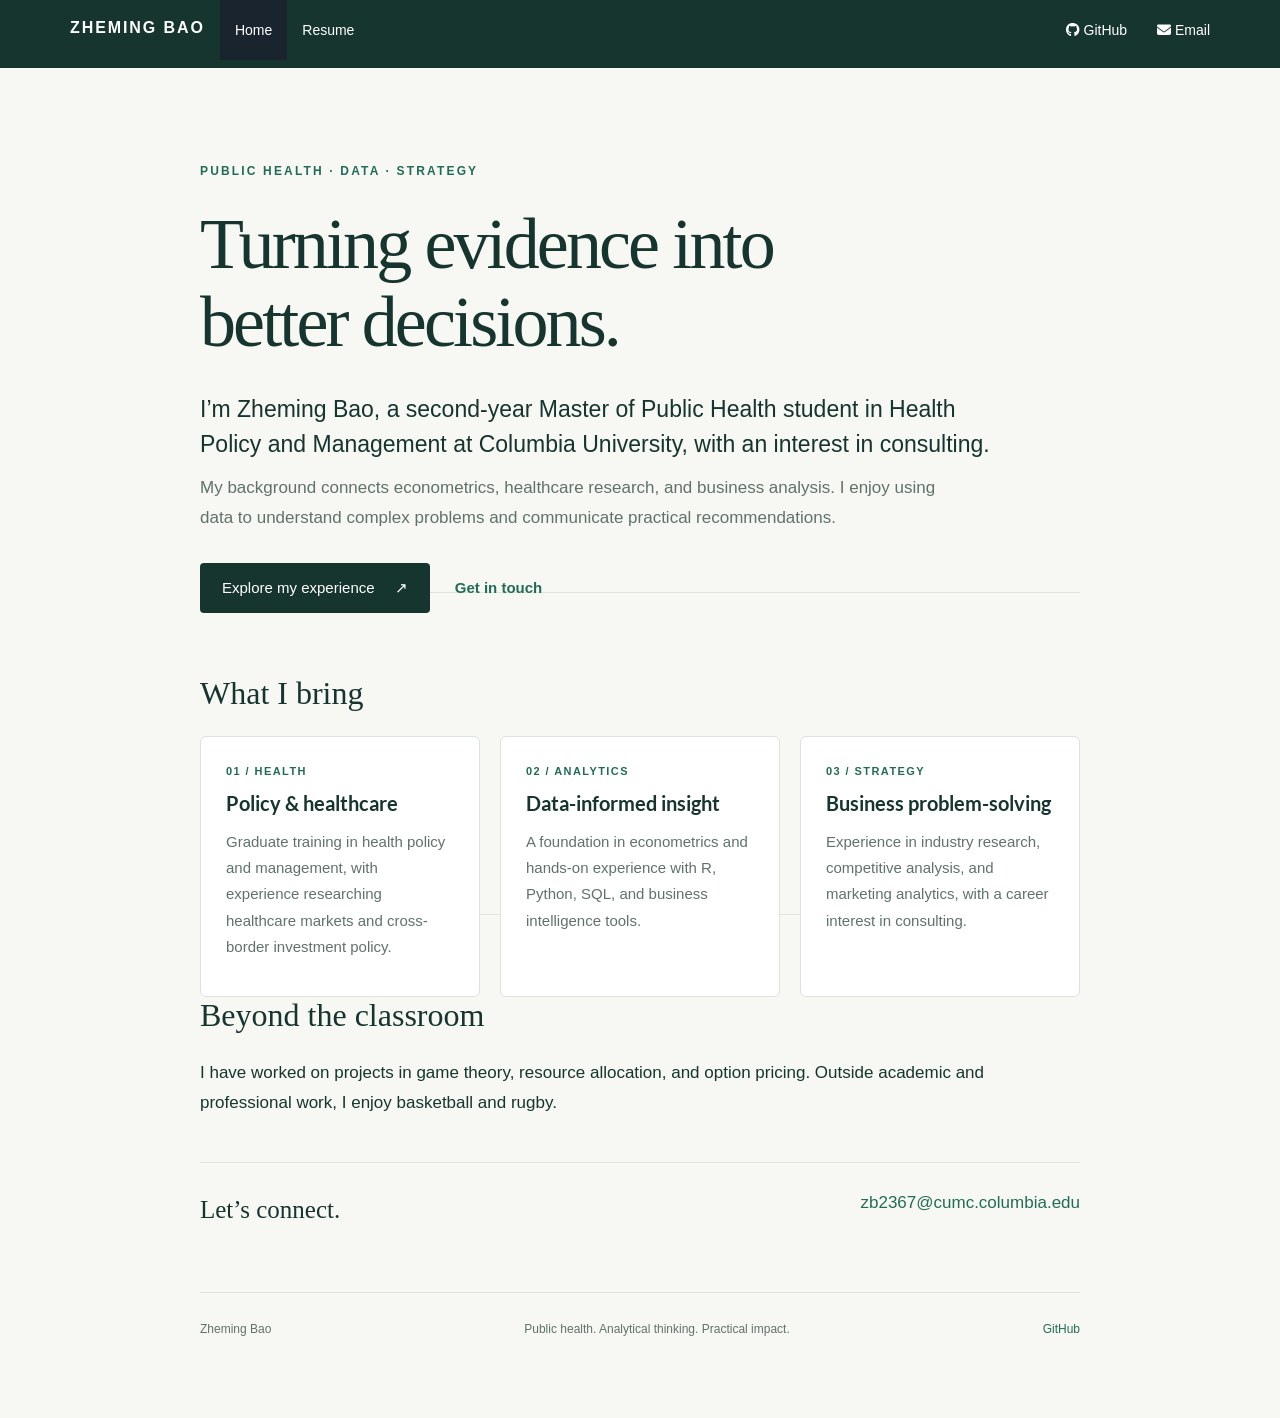
==== index.html @ 55c2e7b8 "Add R Markdown personal homepage and resume" ====
<!DOCTYPE html>

<html>

<head>

<meta charset="utf-8" />
<meta name="generator" content="pandoc" />
<meta http-equiv="X-UA-Compatible" content="IE=EDGE" />




<title>Zheming Bao</title>

<script src="site_libs/header-attrs-2.32/header-attrs.js"></script>
<script src="site_libs/jquery-3.6.0/jquery-3.6.0.min.js"></script>
<meta name="viewport" content="width=device-width, initial-scale=1" />
<link href="site_libs/bootstrap-3.3.5/css/flatly.min.css" rel="stylesheet" />
<script src="site_libs/bootstrap-3.3.5/js/bootstrap.min.js"></script>
<script src="site_libs/bootstrap-3.3.5/shim/html5shiv.min.js"></script>
<script src="site_libs/bootstrap-3.3.5/shim/respond.min.js"></script>
<style>h1 {font-size: 34px;}
       h1.title {font-size: 38px;}
       h2 {font-size: 30px;}
       h3 {font-size: 24px;}
       h4 {font-size: 18px;}
       h5 {font-size: 16px;}
       h6 {font-size: 12px;}
       code {color: inherit; background-color: rgba(0, 0, 0, 0.04);}
       pre:not([class]) { background-color: white }</style>
<script src="site_libs/navigation-1.1/tabsets.js"></script>
<link href="site_libs/highlightjs-9.12.0/textmate.css" rel="stylesheet" />
<script src="site_libs/highlightjs-9.12.0/highlight.js"></script>
<link href="site_libs/font-awesome-6.5.2/css/all.min.css" rel="stylesheet" />
<link href="site_libs/font-awesome-6.5.2/css/v4-shims.min.css" rel="stylesheet" />

<style type="text/css">
  code{white-space: pre-wrap;}
  span.smallcaps{font-variant: small-caps;}
  span.underline{text-decoration: underline;}
  div.column{display: inline-block; vertical-align: top; width: 50%;}
  div.hanging-indent{margin-left: 1.5em; text-indent: -1.5em;}
  ul.task-list{list-style: none;}
    </style>

<style type="text/css">code{white-space: pre;}</style>
<script type="text/javascript">
if (window.hljs) {
  hljs.configure({languages: []});
  hljs.initHighlightingOnLoad();
  if (document.readyState && document.readyState === "complete") {
    window.setTimeout(function() { hljs.initHighlighting(); }, 0);
  }
}
</script>






<link rel="stylesheet" href="styles.css" type="text/css" />



<style type = "text/css">
.main-container {
  max-width: 940px;
  margin-left: auto;
  margin-right: auto;
}
img {
  max-width:100%;
}
.tabbed-pane {
  padding-top: 12px;
}
.html-widget {
  margin-bottom: 20px;
}
button.code-folding-btn:focus {
  outline: none;
}
summary {
  display: list-item;
}
details > summary > p:only-child {
  display: inline;
}
pre code {
  padding: 0;
}
</style>


<style type="text/css">
.dropdown-submenu {
  position: relative;
}
.dropdown-submenu>.dropdown-menu {
  top: 0;
  left: 100%;
  margin-top: -6px;
  margin-left: -1px;
  border-radius: 0 6px 6px 6px;
}
.dropdown-submenu:hover>.dropdown-menu {
  display: block;
}
.dropdown-submenu>a:after {
  display: block;
  content: " ";
  float: right;
  width: 0;
  height: 0;
  border-color: transparent;
  border-style: solid;
  border-width: 5px 0 5px 5px;
  border-left-color: #cccccc;
  margin-top: 5px;
  margin-right: -10px;
}
.dropdown-submenu:hover>a:after {
  border-left-color: #adb5bd;
}
.dropdown-submenu.pull-left {
  float: none;
}
.dropdown-submenu.pull-left>.dropdown-menu {
  left: -100%;
  margin-left: 10px;
  border-radius: 6px 0 6px 6px;
}
</style>

<script type="text/javascript">
// manage active state of menu based on current page
$(document).ready(function () {
  // active menu anchor
  href = window.location.pathname
  href = href.substr(href.lastIndexOf('/') + 1)
  if (href === "")
    href = "index.html";
  var menuAnchor = $('a[href="' + href + '"]');

  // mark the anchor link active (and if it's in a dropdown, also mark that active)
  var dropdown = menuAnchor.closest('li.dropdown');
  if (window.bootstrap) { // Bootstrap 4+
    menuAnchor.addClass('active');
    dropdown.find('> .dropdown-toggle').addClass('active');
  } else { // Bootstrap 3
    menuAnchor.parent().addClass('active');
    dropdown.addClass('active');
  }

  // Navbar adjustments
  var navHeight = $(".navbar").first().height() + 15;
  var style = document.createElement('style');
  var pt = "padding-top: " + navHeight + "px; ";
  var mt = "margin-top: -" + navHeight + "px; ";
  var css = "";
  // offset scroll position for anchor links (for fixed navbar)
  for (var i = 1; i <= 6; i++) {
    css += ".section h" + i + "{ " + pt + mt + "}\n";
  }
  style.innerHTML = "body {" + pt + "padding-bottom: 40px; }\n" + css;
  document.head.appendChild(style);
});
</script>

<!-- tabsets -->

<style type="text/css">
.tabset-dropdown > .nav-tabs {
  display: inline-table;
  max-height: 500px;
  min-height: 44px;
  overflow-y: auto;
  border: 1px solid #ddd;
  border-radius: 4px;
}

.tabset-dropdown > .nav-tabs > li.active:before, .tabset-dropdown > .nav-tabs.nav-tabs-open:before {
  content: "\e259";
  font-family: 'Glyphicons Halflings';
  display: inline-block;
  padding: 10px;
  border-right: 1px solid #ddd;
}

.tabset-dropdown > .nav-tabs.nav-tabs-open > li.active:before {
  content: "\e258";
  font-family: 'Glyphicons Halflings';
  border: none;
}

.tabset-dropdown > .nav-tabs > li.active {
  display: block;
}

.tabset-dropdown > .nav-tabs > li > a,
.tabset-dropdown > .nav-tabs > li > a:focus,
.tabset-dropdown > .nav-tabs > li > a:hover {
  border: none;
  display: inline-block;
  border-radius: 4px;
  background-color: transparent;
}

.tabset-dropdown > .nav-tabs.nav-tabs-open > li {
  display: block;
  float: none;
}

.tabset-dropdown > .nav-tabs > li {
  display: none;
}
</style>

<!-- code folding -->




</head>

<body>


<div class="container-fluid main-container">




<div class="navbar navbar-default  navbar-fixed-top" role="navigation">
  <div class="container">
    <div class="navbar-header">
      <button type="button" class="navbar-toggle collapsed" data-toggle="collapse" data-bs-toggle="collapse" data-target="#navbar" data-bs-target="#navbar">
        <span class="icon-bar"></span>
        <span class="icon-bar"></span>
        <span class="icon-bar"></span>
      </button>
      <a class="navbar-brand" href="index.html">ZHEMING BAO</a>
    </div>
    <div id="navbar" class="navbar-collapse collapse">
      <ul class="nav navbar-nav">
        <li>
  <a href="index.html">Home</a>
</li>
<li>
  <a href="resume.html">Resume</a>
</li>
      </ul>
      <ul class="nav navbar-nav navbar-right">
        <li>
  <a href="https://github.com/zico030602-lgtm">
    <span class="fa fa-github"></span>
     
    GitHub
  </a>
</li>
<li>
  <a href="mailto:zb2367@cumc.columbia.edu">
    <span class="fa fa-envelope"></span>
     
    Email
  </a>
</li>
      </ul>
    </div><!--/.nav-collapse -->
  </div><!--/.container -->
</div><!--/.navbar -->

<div id="header">



<h1 class="title toc-ignore">Zheming Bao</h1>

</div>


<div class="hero">
<p class="eyebrow">
PUBLIC HEALTH · DATA · STRATEGY
</p>
<h1>
Turning evidence into<br>better decisions.
</h1>
<p class="hero-intro">
I’m Zheming Bao, a second-year Master of Public Health student in Health
Policy and Management at Columbia University, with an interest in
consulting.
</p>
<p class="hero-detail">
My background connects econometrics, healthcare research, and business
analysis. I enjoy using data to understand complex problems and
communicate practical recommendations.
</p>
<div class="hero-actions">
<a class="primary-link" href="resume.html">Explore my experience <span
aria-hidden="true">↗</span></a><a class="secondary-link" href="mailto:zb2367@cumc.columbia.edu">Get
in touch</a>
</div>
</div>
<div id="what-i-bring" class="section level2">
<h2>What I bring</h2>
<div class="focus-grid">
<section class="focus-card">
<p class="card-number">
01 / HEALTH
</p>
<h3>
Policy &amp; healthcare
</h3>
<p>
Graduate training in health policy and management, with experience
researching healthcare markets and cross-border investment policy.
</p>
</section>
<section class="focus-card">
<p class="card-number">
02 / ANALYTICS
</p>
<h3>
Data-informed insight
</h3>
<p>
A foundation in econometrics and hands-on experience with R, Python,
SQL, and business intelligence tools.
</p>
</section>
<section class="focus-card">
<p class="card-number">
03 / STRATEGY
</p>
<h3>
Business problem-solving
</h3>
<p>
Experience in industry research, competitive analysis, and marketing
analytics, with a career interest in consulting.
</p>
</section>
</div>
</div>
<div id="beyond-the-classroom" class="section level2">
<h2>Beyond the classroom</h2>
<p>I have worked on projects in game theory, resource allocation, and
option pricing. Outside academic and professional work, I enjoy
basketball and rugby.</p>
<div class="contact-strip">
<span>Let’s
connect.</span><a href="mailto:zb2367@cumc.columbia.edu">zb2367@cumc.columbia.edu</a>
</div>
</div>

<footer class="site-footer"><span>Zheming Bao</span><span>Public health. Analytical thinking. Practical impact.</span><a href="https://github.com/zico030602-lgtm">GitHub</a></footer>



</div>

<script>

// add bootstrap table styles to pandoc tables
function bootstrapStylePandocTables() {
  $('tr.odd').parent('tbody').parent('table').addClass('table table-condensed');
}
$(document).ready(function () {
  bootstrapStylePandocTables();
});


</script>

<!-- tabsets -->

<script>
$(document).ready(function () {
  window.buildTabsets("TOC");
});

$(document).ready(function () {
  $('.tabset-dropdown > .nav-tabs > li').click(function () {
    $(this).parent().toggleClass('nav-tabs-open');
  });
});
</script>

<!-- code folding -->


<!-- dynamically load mathjax for compatibility with self-contained -->
<script>
  (function () {
    var script = document.createElement("script");
    script.type = "text/javascript";
    script.src  = "https://mathjax.rstudio.com/latest/MathJax.js?config=TeX-AMS-MML_HTMLorMML";
    document.getElementsByTagName("head")[0].appendChild(script);
  })();
</script>

</body>
</html>
---- site_libs/bootstrap-3.3.5/css/flatly.min.css ----
@font-face {
  font-family: 'Lato';
  font-style: normal;
  font-weight: 400;
  src: url(fonts/Lato.ttf) format('truetype');
}
@font-face {
  font-family: 'Lato';
  font-style: normal;
  font-weight: 700;
  src: url(fonts/LatoBold.ttf) format('truetype');
}
@font-face {
  font-family: 'Lato';
  font-style: italic;
  font-weight: 400;
  src: url(fonts/LatoItalic.ttf) format('truetype');
}

/*!
 * bootswatch v3.3.6
 * Homepage: http://bootswatch.com
 * Copyright 2012-2015 Thomas Park
 * Licensed under MIT
 * Based on Bootstrap
*//*!
 * Bootstrap v3.3.6 (http://getbootstrap.com)
 * Copyright 2011-2015 Twitter, Inc.
 * Licensed under MIT (https://github.com/twbs/bootstrap/blob/master/LICENSE)
 *//*! normalize.css v3.0.3 | MIT License | github.com/necolas/normalize.css */html{font-family:sans-serif;-ms-text-size-adjust:100%;-webkit-text-size-adjust:100%}body{margin:0}article,aside,details,figcaption,figure,footer,header,hgroup,main,menu,nav,section,summary{display:block}audio,canvas,progress,video{display:inline-block;vertical-align:baseline}audio:not([controls]){display:none;height:0}[hidden],template{display:none}a{background-color:transparent}a:active,a:hover{outline:0}abbr[title]{border-bottom:1px dotted}b,strong{font-weight:bold}dfn{font-style:italic}h1{font-size:2em;margin:0.67em 0}mark{background:#ff0;color:#000}small{font-size:80%}sub,sup{font-size:75%;line-height:0;position:relative;vertical-align:baseline}sup{top:-0.5em}sub{bottom:-0.25em}img{border:0}svg:not(:root){overflow:hidden}figure{margin:1em 40px}hr{-webkit-box-sizing:content-box;-moz-box-sizing:content-box;box-sizing:content-box;height:0}pre{overflow:auto}code,kbd,pre,samp{font-family:monospace, monospace;font-size:1em}button,input,optgroup,select,textarea{color:inherit;font:inherit;margin:0}button{overflow:visible}button,select{text-transform:none}button,html input[type="button"],input[type="reset"],input[type="submit"]{-webkit-appearance:button;cursor:pointer}button[disabled],html input[disabled]{cursor:default}button::-moz-focus-inner,input::-moz-focus-inner{border:0;padding:0}input{line-height:normal}input[type="checkbox"],input[type="radio"]{-webkit-box-sizing:border-box;-moz-box-sizing:border-box;box-sizing:border-box;padding:0}input[type="number"]::-webkit-inner-spin-button,input[type="number"]::-webkit-outer-spin-button{height:auto}input[type="search"]{-webkit-appearance:textfield;-webkit-box-sizing:content-box;-moz-box-sizing:content-box;box-sizing:content-box}input[type="search"]::-webkit-search-cancel-button,input[type="search"]::-webkit-search-decoration{-webkit-appearance:none}fieldset{border:1px solid #c0c0c0;margin:0 2px;padding:0.35em 0.625em 0.75em}legend{border:0;padding:0}textarea{overflow:auto}optgroup{font-weight:bold}table{border-collapse:collapse;border-spacing:0}td,th{padding:0}/*! Source: https://github.com/h5bp/html5-boilerplate/blob/master/src/css/main.css */@media print{*,*:before,*:after{background:transparent !important;color:#000 !important;-webkit-box-shadow:none !important;box-shadow:none !important;text-shadow:none !important}a,a:visited{text-decoration:underline}a[href]:after{content:" (" attr(href) ")"}abbr[title]:after{content:" (" attr(title) ")"}a[href^="#"]:after,a[href^="javascript:"]:after{content:""}pre,blockquote{border:1px solid #999;page-break-inside:avoid}thead{display:table-header-group}tr,img{page-break-inside:avoid}img{max-width:100% !important}p,h2,h3{orphans:3;widows:3}h2,h3{page-break-after:avoid}.navbar{display:none}.btn>.caret,.dropup>.btn>.caret{border-top-color:#000 !important}.label{border:1px solid #000}.table{border-collapse:collapse !important}.table td,.table th{background-color:#fff !important}.table-bordered th,.table-bordered td{border:1px solid #ddd !important}}@font-face{font-family:'Glyphicons Halflings';src:url('../fonts/glyphicons-halflings-regular.eot');src:url('../fonts/glyphicons-halflings-regular.eot?#iefix') format('embedded-opentype'),url('../fonts/glyphicons-halflings-regular.woff') format('woff'),url('../fonts/glyphicons-halflings-regular.ttf') format('truetype'),url('../fonts/glyphicons-halflings-regular.svg#glyphicons_halflingsregular') format('svg')}.glyphicon{position:relative;top:1px;display:inline-block;font-family:'Glyphicons Halflings';font-style:normal;font-weight:normal;line-height:1;-webkit-font-smoothing:antialiased;-moz-osx-font-smoothing:grayscale}.glyphicon-asterisk:before{content:"\002a"}.glyphicon-plus:before{content:"\002b"}.glyphicon-euro:before,.glyphicon-eur:before{content:"\20ac"}.glyphicon-minus:before{content:"\2212"}.glyphicon-cloud:before{content:"\2601"}.glyphicon-envelope:before{content:"\2709"}.glyphicon-pencil:before{content:"\270f"}.glyphicon-glass:before{content:"\e001"}.glyphicon-music:before{content:"\e002"}.glyphicon-search:before{content:"\e003"}.glyphicon-heart:before{content:"\e005"}.glyphicon-star:before{content:"\e006"}.glyphicon-star-empty:before{content:"\e007"}.glyphicon-user:before{content:"\e008"}.glyphicon-film:before{content:"\e009"}.glyphicon-th-large:before{content:"\e010"}.glyphicon-th:before{content:"\e011"}.glyphicon-th-list:before{content:"\e012"}.glyphicon-ok:before{content:"\e013"}.glyphicon-remove:before{content:"\e014"}.glyphicon-zoom-in:before{content:"\e015"}.glyphicon-zoom-out:before{content:"\e016"}.glyphicon-off:before{content:"\e017"}.glyphicon-signal:before{content:"\e018"}.glyphicon-cog:before{content:"\e019"}.glyphicon-trash:before{content:"\e020"}.glyphicon-home:before{content:"\e021"}.glyphicon-file:before{content:"\e022"}.glyphicon-time:before{content:"\e023"}.glyphicon-road:before{content:"\e024"}.glyphicon-download-alt:before{content:"\e025"}.glyphicon-download:before{content:"\e026"}.glyphicon-upload:before{content:"\e027"}.glyphicon-inbox:before{content:"\e028"}.glyphicon-play-circle:before{content:"\e029"}.glyphicon-repeat:before{content:"\e030"}.glyphicon-refresh:before{content:"\e031"}.glyphicon-list-alt:before{content:"\e032"}.glyphicon-lock:before{content:"\e033"}.glyphicon-flag:before{content:"\e034"}.glyphicon-headphones:before{content:"\e035"}.glyphicon-volume-off:before{content:"\e036"}.glyphicon-volume-down:before{content:"\e037"}.glyphicon-volume-up:before{content:"\e038"}.glyphicon-qrcode:before{content:"\e039"}.glyphicon-barcode:before{content:"\e040"}.glyphicon-tag:before{content:"\e041"}.glyphicon-tags:before{content:"\e042"}.glyphicon-book:before{content:"\e043"}.glyphicon-bookmark:before{content:"\e044"}.glyphicon-print:before{content:"\e045"}.glyphicon-camera:before{content:"\e046"}.glyphicon-font:before{content:"\e047"}.glyphicon-bold:before{content:"\e048"}.glyphicon-italic:before{content:"\e049"}.glyphicon-text-height:before{content:"\e050"}.glyphicon-text-width:before{content:"\e051"}.glyphicon-align-left:before{content:"\e052"}.glyphicon-align-center:before{content:"\e053"}.glyphicon-align-right:before{content:"\e054"}.glyphicon-align-justify:before{content:"\e055"}.glyphicon-list:before{content:"\e056"}.glyphicon-indent-left:before{content:"\e057"}.glyphicon-indent-right:before{content:"\e058"}.glyphicon-facetime-video:before{content:"\e059"}.glyphicon-picture:before{content:"\e060"}.glyphicon-map-marker:before{content:"\e062"}.glyphicon-adjust:before{content:"\e063"}.glyphicon-tint:before{content:"\e064"}.glyphicon-edit:before{content:"\e065"}.glyphicon-share:before{content:"\e066"}.glyphicon-check:before{content:"\e067"}.glyphicon-move:before{content:"\e068"}.glyphicon-step-backward:before{content:"\e069"}.glyphicon-fast-backward:before{content:"\e070"}.glyphicon-backward:before{content:"\e071"}.glyphicon-play:before{content:"\e072"}.glyphicon-pause:before{content:"\e073"}.glyphicon-stop:before{content:"\e074"}.glyphicon-forward:before{content:"\e075"}.glyphicon-fast-forward:before{content:"\e076"}.glyphicon-step-forward:before{content:"\e077"}.glyphicon-eject:before{content:"\e078"}.glyphicon-chevron-left:before{content:"\e079"}.glyphicon-chevron-right:before{content:"\e080"}.glyphicon-plus-sign:before{content:"\e081"}.glyphicon-minus-sign:before{content:"\e082"}.glyphicon-remove-sign:before{content:"\e083"}.glyphicon-ok-sign:before{content:"\e084"}.glyphicon-question-sign:before{content:"\e085"}.glyphicon-info-sign:before{content:"\e086"}.glyphicon-screenshot:before{content:"\e087"}.glyphicon-remove-circle:before{content:"\e088"}.glyphicon-ok-circle:before{content:"\e089"}.glyphicon-ban-circle:before{content:"\e090"}.glyphicon-arrow-left:before{content:"\e091"}.glyphicon-arrow-right:before{content:"\e092"}.glyphicon-arrow-up:before{content:"\e093"}.glyphicon-arrow-down:before{content:"\e094"}.glyphicon-share-alt:before{content:"\e095"}.glyphicon-resize-full:before{content:"\e096"}.glyphicon-resize-small:before{content:"\e097"}.glyphicon-exclamation-sign:before{content:"\e101"}.glyphicon-gift:before{content:"\e102"}.glyphicon-leaf:before{content:"\e103"}.glyphicon-fire:before{content:"\e104"}.glyphicon-eye-open:before{content:"\e105"}.glyphicon-eye-close:before{content:"\e106"}.glyphicon-warning-sign:before{content:"\e107"}.glyphicon-plane:before{content:"\e108"}.glyphicon-calendar:before{content:"\e109"}.glyphicon-random:before{content:"\e110"}.glyphicon-comment:before{content:"\e111"}.glyphicon-magnet:before{content:"\e112"}.glyphicon-chevron-up:before{content:"\e113"}.glyphicon-chevron-down:before{content:"\e114"}.glyphicon-retweet:before{content:"\e115"}.glyphicon-shopping-cart:before{content:"\e116"}.glyphicon-folder-close:before{content:"\e117"}.glyphicon-folder-open:before{content:"\e118"}.glyphicon-resize-vertical:before{content:"\e119"}.glyphicon-resize-horizontal:before{content:"\e120"}.glyphicon-hdd:before{content:"\e121"}.glyphicon-bullhorn:before{content:"\e122"}.glyphicon-bell:before{content:"\e123"}.glyphicon-certificate:before{content:"\e124"}.glyphicon-thumbs-up:before{content:"\e125"}.glyphicon-thumbs-down:before{content:"\e126"}.glyphicon-hand-right:before{content:"\e127"}.glyphicon-hand-left:before{content:"\e128"}.glyphicon-hand-up:before{content:"\e129"}.glyphicon-hand-down:before{content:"\e130"}.glyphicon-circle-arrow-right:before{content:"\e131"}.glyphicon-circle-arrow-left:before{content:"\e132"}.glyphicon-circle-arrow-up:before{content:"\e133"}.glyphicon-circle-arrow-down:before{content:"\e134"}.glyphicon-globe:before{content:"\e135"}.glyphicon-wrench:before{content:"\e136"}.glyphicon-tasks:before{content:"\e137"}.glyphicon-filter:before{content:"\e138"}.glyphicon-briefcase:before{content:"\e139"}.glyphicon-fullscreen:before{content:"\e140"}.glyphicon-dashboard:before{content:"\e141"}.glyphicon-paperclip:before{content:"\e142"}.glyphicon-heart-empty:before{content:"\e143"}.glyphicon-link:before{content:"\e144"}.glyphicon-phone:before{content:"\e145"}.glyphicon-pushpin:before{content:"\e146"}.glyphicon-usd:before{content:"\e148"}.glyphicon-gbp:before{content:"\e149"}.glyphicon-sort:before{content:"\e150"}.glyphicon-sort-by-alphabet:before{content:"\e151"}.glyphicon-sort-by-alphabet-alt:before{content:"\e152"}.glyphicon-sort-by-order:before{content:"\e153"}.glyphicon-sort-by-order-alt:before{content:"\e154"}.glyphicon-sort-by-attributes:before{content:"\e155"}.glyphicon-sort-by-attributes-alt:before{content:"\e156"}.glyphicon-unchecked:before{content:"\e157"}.glyphicon-expand:before{content:"\e158"}.glyphicon-collapse-down:before{content:"\e159"}.glyphicon-collapse-up:before{content:"\e160"}.glyphicon-log-in:before{content:"\e161"}.glyphicon-flash:before{content:"\e162"}.glyphicon-log-out:before{content:"\e163"}.glyphicon-new-window:before{content:"\e164"}.glyphicon-record:before{content:"\e165"}.glyphicon-save:before{content:"\e166"}.glyphicon-open:before{content:"\e167"}.glyphicon-saved:before{content:"\e168"}.glyphicon-import:before{content:"\e169"}.glyphicon-export:before{content:"\e170"}.glyphicon-send:before{content:"\e171"}.glyphicon-floppy-disk:before{content:"\e172"}.glyphicon-floppy-saved:before{content:"\e173"}.glyphicon-floppy-remove:before{content:"\e174"}.glyphicon-floppy-save:before{content:"\e175"}.glyphicon-floppy-open:before{content:"\e176"}.glyphicon-credit-card:before{content:"\e177"}.glyphicon-transfer:before{content:"\e178"}.glyphicon-cutlery:before{content:"\e179"}.glyphicon-header:before{content:"\e180"}.glyphicon-compressed:before{content:"\e181"}.glyphicon-earphone:before{content:"\e182"}.glyphicon-phone-alt:before{content:"\e183"}.glyphicon-tower:before{content:"\e184"}.glyphicon-stats:before{content:"\e185"}.glyphicon-sd-video:before{content:"\e186"}.glyphicon-hd-video:before{content:"\e187"}.glyphicon-subtitles:before{content:"\e188"}.glyphicon-sound-stereo:before{content:"\e189"}.glyphicon-sound-dolby:before{content:"\e190"}.glyphicon-sound-5-1:before{content:"\e191"}.glyphicon-sound-6-1:before{content:"\e192"}.glyphicon-sound-7-1:before{content:"\e193"}.glyphicon-copyright-mark:before{content:"\e194"}.glyphicon-registration-mark:before{content:"\e195"}.glyphicon-cloud-download:before{content:"\e197"}.glyphicon-cloud-upload:before{content:"\e198"}.glyphicon-tree-conifer:before{content:"\e199"}.glyphicon-tree-deciduous:before{content:"\e200"}.glyphicon-cd:before{content:"\e201"}.glyphicon-save-file:before{content:"\e202"}.glyphicon-open-file:before{content:"\e203"}.glyphicon-level-up:before{content:"\e204"}.glyphicon-copy:before{content:"\e205"}.glyphicon-paste:before{content:"\e206"}.glyphicon-alert:before{content:"\e209"}.glyphicon-equalizer:before{content:"\e210"}.glyphicon-king:before{content:"\e211"}.glyphicon-queen:before{content:"\e212"}.glyphicon-pawn:before{content:"\e213"}.glyphicon-bishop:before{content:"\e214"}.glyphicon-knight:before{content:"\e215"}.glyphicon-baby-formula:before{content:"\e216"}.glyphicon-tent:before{content:"\26fa"}.glyphicon-blackboard:before{content:"\e218"}.glyphicon-bed:before{content:"\e219"}.glyphicon-apple:before{content:"\f8ff"}.glyphicon-erase:before{content:"\e221"}.glyphicon-hourglass:before{content:"\231b"}.glyphicon-lamp:before{content:"\e223"}.glyphicon-duplicate:before{content:"\e224"}.glyphicon-piggy-bank:before{content:"\e225"}.glyphicon-scissors:before{content:"\e226"}.glyphicon-bitcoin:before{content:"\e227"}.glyphicon-btc:before{content:"\e227"}.glyphicon-xbt:before{content:"\e227"}.glyphicon-yen:before{content:"\00a5"}.glyphicon-jpy:before{content:"\00a5"}.glyphicon-ruble:before{content:"\20bd"}.glyphicon-rub:before{content:"\20bd"}.glyphicon-scale:before{content:"\e230"}.glyphicon-ice-lolly:before{content:"\e231"}.glyphicon-ice-lolly-tasted:before{content:"\e232"}.glyphicon-education:before{content:"\e233"}.glyphicon-option-horizontal:before{content:"\e234"}.glyphicon-option-vertical:before{content:"\e235"}.glyphicon-menu-hamburger:before{content:"\e236"}.glyphicon-modal-window:before{content:"\e237"}.glyphicon-oil:before{content:"\e238"}.glyphicon-grain:before{content:"\e239"}.glyphicon-sunglasses:before{content:"\e240"}.glyphicon-text-size:before{content:"\e241"}.glyphicon-text-color:before{content:"\e242"}.glyphicon-text-background:before{content:"\e243"}.glyphicon-object-align-top:before{content:"\e244"}.glyphicon-object-align-bottom:before{content:"\e245"}.glyphicon-object-align-horizontal:before{content:"\e246"}.glyphicon-object-align-left:before{content:"\e247"}.glyphicon-object-align-vertical:before{content:"\e248"}.glyphicon-object-align-right:before{content:"\e249"}.glyphicon-triangle-right:before{content:"\e250"}.glyphicon-triangle-left:before{content:"\e251"}.glyphicon-triangle-bottom:before{content:"\e252"}.glyphicon-triangle-top:before{content:"\e253"}.glyphicon-console:before{content:"\e254"}.glyphicon-superscript:before{content:"\e255"}.glyphicon-subscript:before{content:"\e256"}.glyphicon-menu-left:before{content:"\e257"}.glyphicon-menu-right:before{content:"\e258"}.glyphicon-menu-down:before{content:"\e259"}.glyphicon-menu-up:before{content:"\e260"}*{-webkit-box-sizing:border-box;-moz-box-sizing:border-box;box-sizing:border-box}*:before,*:after{-webkit-box-sizing:border-box;-moz-box-sizing:border-box;box-sizing:border-box}html{font-size:10px;-webkit-tap-highlight-color:rgba(0,0,0,0)}body{font-family:"Lato","Helvetica Neue",Helvetica,Arial,sans-serif;font-size:15px;line-height:1.42857143;color:#2c3e50;background-color:#ffffff}input,button,select,textarea{font-family:inherit;font-size:inherit;line-height:inherit}a{color:#18bc9c;text-decoration:none}a:hover,a:focus{color:#18bc9c;text-decoration:underline}a:focus{outline:thin dotted;outline:5px auto -webkit-focus-ring-color;outline-offset:-2px}figure{margin:0}img{vertical-align:middle}.img-responsive,.thumbnail>img,.thumbnail a>img,.carousel-inner>.item>img,.carousel-inner>.item>a>img{display:block;max-width:100%;height:auto}.img-rounded{border-radius:6px}.img-thumbnail{padding:4px;line-height:1.42857143;background-color:#ffffff;border:1px solid #ecf0f1;border-radius:4px;-webkit-transition:all .2s ease-in-out;-o-transition:all .2s ease-in-out;transition:all .2s ease-in-out;display:inline-block;max-width:100%;height:auto}.img-circle{border-radius:50%}hr{margin-top:21px;margin-bottom:21px;border:0;border-top:1px solid #ecf0f1}.sr-only{position:absolute;width:1px;height:1px;margin:-1px;padding:0;overflow:hidden;clip:rect(0, 0, 0, 0);border:0}.sr-only-focusable:active,.sr-only-focusable:focus{position:static;width:auto;height:auto;margin:0;overflow:visible;clip:auto}[role="button"]{cursor:pointer}h1,h2,h3,h4,h5,h6,.h1,.h2,.h3,.h4,.h5,.h6{font-family:"Lato","Helvetica Neue",Helvetica,Arial,sans-serif;font-weight:400;line-height:1.1;color:inherit}h1 small,h2 small,h3 small,h4 small,h5 small,h6 small,.h1 small,.h2 small,.h3 small,.h4 small,.h5 small,.h6 small,h1 .small,h2 .small,h3 .small,h4 .small,h5 .small,h6 .small,.h1 .small,.h2 .small,.h3 .small,.h4 .small,.h5 .small,.h6 .small{font-weight:normal;line-height:1;color:#b4bcc2}h1,.h1,h2,.h2,h3,.h3{margin-top:21px;margin-bottom:10.5px}h1 small,.h1 small,h2 small,.h2 small,h3 small,.h3 small,h1 .small,.h1 .small,h2 .small,.h2 .small,h3 .small,.h3 .small{font-size:65%}h4,.h4,h5,.h5,h6,.h6{margin-top:10.5px;margin-bottom:10.5px}h4 small,.h4 small,h5 small,.h5 small,h6 small,.h6 small,h4 .small,.h4 .small,h5 .small,.h5 .small,h6 .small,.h6 .small{font-size:75%}h1,.h1{font-size:39px}h2,.h2{font-size:32px}h3,.h3{font-size:26px}h4,.h4{font-size:19px}h5,.h5{font-size:15px}h6,.h6{font-size:13px}p{margin:0 0 10.5px}.lead{margin-bottom:21px;font-size:17px;font-weight:300;line-height:1.4}@media (min-width:768px){.lead{font-size:22.5px}}small,.small{font-size:86%}mark,.mark{background-color:#f39c12;padding:.2em}.text-left{text-align:left}.text-right{text-align:right}.text-center{text-align:center}.text-justify{text-align:justify}.text-nowrap{white-space:nowrap}.text-lowercase{text-transform:lowercase}.text-uppercase{text-transform:uppercase}.text-capitalize{text-transform:capitalize}.text-muted{color:#b4bcc2}.text-primary{color:#2c3e50}a.text-primary:hover,a.text-primary:focus{color:#1a242f}.text-success{color:#ffffff}a.text-success:hover,a.text-success:focus{color:#e6e6e6}.text-info{color:#ffffff}a.text-info:hover,a.text-info:focus{color:#e6e6e6}.text-warning{color:#ffffff}a.text-warning:hover,a.text-warning:focus{color:#e6e6e6}.text-danger{color:#ffffff}a.text-danger:hover,a.text-danger:focus{color:#e6e6e6}.bg-primary{color:#fff;background-color:#2c3e50}a.bg-primary:hover,a.bg-primary:focus{background-color:#1a242f}.bg-success{background-color:#18bc9c}a.bg-success:hover,a.bg-success:focus{background-color:#128f76}.bg-info{background-color:#3498db}a.bg-info:hover,a.bg-info:focus{background-color:#217dbb}.bg-warning{background-color:#f39c12}a.bg-warning:hover,a.bg-warning:focus{background-color:#c87f0a}.bg-danger{background-color:#e74c3c}a.bg-danger:hover,a.bg-danger:focus{background-color:#d62c1a}.page-header{padding-bottom:9.5px;margin:42px 0 21px;border-bottom:1px solid transparent}ul,ol{margin-top:0;margin-bottom:10.5px}ul ul,ol ul,ul ol,ol ol{margin-bottom:0}.list-unstyled{padding-left:0;list-style:none}.list-inline{padding-left:0;list-style:none;margin-left:-5px}.list-inline>li{display:inline-block;padding-left:5px;padding-right:5px}dl{margin-top:0;margin-bottom:21px}dt,dd{line-height:1.42857143}dt{font-weight:bold}dd{margin-left:0}@media (min-width:768px){.dl-horizontal dt{float:left;width:160px;clear:left;text-align:right;overflow:hidden;text-overflow:ellipsis;white-space:nowrap}.dl-horizontal dd{margin-left:180px}}abbr[title],abbr[data-original-title]{cursor:help;border-bottom:1px dotted #b4bcc2}.initialism{font-size:90%;text-transform:uppercase}blockquote{padding:10.5px 21px;margin:0 0 21px;font-size:18.75px;border-left:5px solid #ecf0f1}blockquote p:last-child,blockquote ul:last-child,blockquote ol:last-child{margin-bottom:0}blockquote footer,blockquote small,blockquote .small{display:block;font-size:80%;line-height:1.42857143;color:#b4bcc2}blockquote footer:before,blockquote small:before,blockquote .small:before{content:'\2014 \00A0'}.blockquote-reverse,blockquote.pull-right{padding-right:15px;padding-left:0;border-right:5px solid #ecf0f1;border-left:0;text-align:right}.blockquote-reverse footer:before,blockquote.pull-right footer:before,.blockquote-reverse small:before,blockquote.pull-right small:before,.blockquote-reverse .small:before,blockquote.pull-right .small:before{content:''}.blockquote-reverse footer:after,blockquote.pull-right footer:after,.blockquote-reverse small:after,blockquote.pull-right small:after,.blockquote-reverse .small:after,blockquote.pull-right .small:after{content:'\00A0 \2014'}address{margin-bottom:21px;font-style:normal;line-height:1.42857143}code,kbd,pre,samp{font-family:monospace}code{padding:2px 4px;font-size:90%;color:#c7254e;background-color:#f9f2f4;border-radius:4px}kbd{padding:2px 4px;font-size:90%;color:#ffffff;background-color:#333333;border-radius:3px;-webkit-box-shadow:inset 0 -1px 0 rgba(0,0,0,0.25);box-shadow:inset 0 -1px 0 rgba(0,0,0,0.25)}kbd kbd{padding:0;font-size:100%;font-weight:bold;-webkit-box-shadow:none;box-shadow:none}pre{display:block;padding:10px;margin:0 0 10.5px;font-size:14px;line-height:1.42857143;word-break:break-all;word-wrap:break-word;color:#7b8a8b;background-color:#ecf0f1;border:1px solid #cccccc;border-radius:4px}pre code{padding:0;font-size:inherit;color:inherit;white-space:pre-wrap;background-color:transparent;border-radius:0}.pre-scrollable{max-height:340px;overflow-y:scroll}.container{margin-right:auto;margin-left:auto;padding-left:15px;padding-right:15px}@media (min-width:768px){.container{width:750px}}@media (min-width:992px){.container{width:970px}}@media (min-width:1200px){.container{width:1170px}}.container-fluid{margin-right:auto;margin-left:auto;padding-left:15px;padding-right:15px}.row{margin-left:-15px;margin-right:-15px}.col-xs-1,.col-sm-1,.col-md-1,.col-lg-1,.col-xs-2,.col-sm-2,.col-md-2,.col-lg-2,.col-xs-3,.col-sm-3,.col-md-3,.col-lg-3,.col-xs-4,.col-sm-4,.col-md-4,.col-lg-4,.col-xs-5,.col-sm-5,.col-md-5,.col-lg-5,.col-xs-6,.col-sm-6,.col-md-6,.col-lg-6,.col-xs-7,.col-sm-7,.col-md-7,.col-lg-7,.col-xs-8,.col-sm-8,.col-md-8,.col-lg-8,.col-xs-9,.col-sm-9,.col-md-9,.col-lg-9,.col-xs-10,.col-sm-10,.col-md-10,.col-lg-10,.col-xs-11,.col-sm-11,.col-md-11,.col-lg-11,.col-xs-12,.col-sm-12,.col-md-12,.col-lg-12{position:relative;min-height:1px;padding-left:15px;padding-right:15px}.col-xs-1,.col-xs-2,.col-xs-3,.col-xs-4,.col-xs-5,.col-xs-6,.col-xs-7,.col-xs-8,.col-xs-9,.col-xs-10,.col-xs-11,.col-xs-12{float:left}.col-xs-12{width:100%}.col-xs-11{width:91.66666667%}.col-xs-10{width:83.33333333%}.col-xs-9{width:75%}.col-xs-8{width:66.66666667%}.col-xs-7{width:58.33333333%}.col-xs-6{width:50%}.col-xs-5{width:41.66666667%}.col-xs-4{width:33.33333333%}.col-xs-3{width:25%}.col-xs-2{width:16.66666667%}.col-xs-1{width:8.33333333%}.col-xs-pull-12{right:100%}.col-xs-pull-11{right:91.66666667%}.col-xs-pull-10{right:83.33333333%}.col-xs-pull-9{right:75%}.col-xs-pull-8{right:66.66666667%}.col-xs-pull-7{right:58.33333333%}.col-xs-pull-6{right:50%}.col-xs-pull-5{right:41.66666667%}.col-xs-pull-4{right:33.33333333%}.col-xs-pull-3{right:25%}.col-xs-pull-2{right:16.66666667%}.col-xs-pull-1{right:8.33333333%}.col-xs-pull-0{right:auto}.col-xs-push-12{left:100%}.col-xs-push-11{left:91.66666667%}.col-xs-push-10{left:83.33333333%}.col-xs-push-9{left:75%}.col-xs-push-8{left:66.66666667%}.col-xs-push-7{left:58.33333333%}.col-xs-push-6{left:50%}.col-xs-push-5{left:41.66666667%}.col-xs-push-4{left:33.33333333%}.col-xs-push-3{left:25%}.col-xs-push-2{left:16.66666667%}.col-xs-push-1{left:8.33333333%}.col-xs-push-0{left:auto}.col-xs-offset-12{margin-left:100%}.col-xs-offset-11{margin-left:91.66666667%}.col-xs-offset-10{margin-left:83.33333333%}.col-xs-offset-9{margin-left:75%}.col-xs-offset-8{margin-left:66.66666667%}.col-xs-offset-7{margin-left:58.33333333%}.col-xs-offset-6{margin-left:50%}.col-xs-offset-5{margin-left:41.66666667%}.col-xs-offset-4{margin-left:33.33333333%}.col-xs-offset-3{margin-left:25%}.col-xs-offset-2{margin-left:16.66666667%}.col-xs-offset-1{margin-left:8.33333333%}.col-xs-offset-0{margin-left:0%}@media (min-width:768px){.col-sm-1,.col-sm-2,.col-sm-3,.col-sm-4,.col-sm-5,.col-sm-6,.col-sm-7,.col-sm-8,.col-sm-9,.col-sm-10,.col-sm-11,.col-sm-12{float:left}.col-sm-12{width:100%}.col-sm-11{width:91.66666667%}.col-sm-10{width:83.33333333%}.col-sm-9{width:75%}.col-sm-8{width:66.66666667%}.col-sm-7{width:58.33333333%}.col-sm-6{width:50%}.col-sm-5{width:41.66666667%}.col-sm-4{width:33.33333333%}.col-sm-3{width:25%}.col-sm-2{width:16.66666667%}.col-sm-1{width:8.33333333%}.col-sm-pull-12{right:100%}.col-sm-pull-11{right:91.66666667%}.col-sm-pull-10{right:83.33333333%}.col-sm-pull-9{right:75%}.col-sm-pull-8{right:66.66666667%}.col-sm-pull-7{right:58.33333333%}.col-sm-pull-6{right:50%}.col-sm-pull-5{right:41.66666667%}.col-sm-pull-4{right:33.33333333%}.col-sm-pull-3{right:25%}.col-sm-pull-2{right:16.66666667%}.col-sm-pull-1{right:8.33333333%}.col-sm-pull-0{right:auto}.col-sm-push-12{left:100%}.col-sm-push-11{left:91.66666667%}.col-sm-push-10{left:83.33333333%}.col-sm-push-9{left:75%}.col-sm-push-8{left:66.66666667%}.col-sm-push-7{left:58.33333333%}.col-sm-push-6{left:50%}.col-sm-push-5{left:41.66666667%}.col-sm-push-4{left:33.33333333%}.col-sm-push-3{left:25%}.col-sm-push-2{left:16.66666667%}.col-sm-push-1{left:8.33333333%}.col-sm-push-0{left:auto}.col-sm-offset-12{margin-left:100%}.col-sm-offset-11{margin-left:91.66666667%}.col-sm-offset-10{margin-left:83.33333333%}.col-sm-offset-9{margin-left:75%}.col-sm-offset-8{margin-left:66.66666667%}.col-sm-offset-7{margin-left:58.33333333%}.col-sm-offset-6{margin-left:50%}.col-sm-offset-5{margin-left:41.66666667%}.col-sm-offset-4{margin-left:33.33333333%}.col-sm-offset-3{margin-left:25%}.col-sm-offset-2{margin-left:16.66666667%}.col-sm-offset-1{margin-left:8.33333333%}.col-sm-offset-0{margin-left:0%}}@media (min-width:992px){.col-md-1,.col-md-2,.col-md-3,.col-md-4,.col-md-5,.col-md-6,.col-md-7,.col-md-8,.col-md-9,.col-md-10,.col-md-11,.col-md-12{float:left}.col-md-12{width:100%}.col-md-11{width:91.66666667%}.col-md-10{width:83.33333333%}.col-md-9{width:75%}.col-md-8{width:66.66666667%}.col-md-7{width:58.33333333%}.col-md-6{width:50%}.col-md-5{width:41.66666667%}.col-md-4{width:33.33333333%}.col-md-3{width:25%}.col-md-2{width:16.66666667%}.col-md-1{width:8.33333333%}.col-md-pull-12{right:100%}.col-md-pull-11{right:91.66666667%}.col-md-pull-10{right:83.33333333%}.col-md-pull-9{right:75%}.col-md-pull-8{right:66.66666667%}.col-md-pull-7{right:58.33333333%}.col-md-pull-6{right:50%}.col-md-pull-5{right:41.66666667%}.col-md-pull-4{right:33.33333333%}.col-md-pull-3{right:25%}.col-md-pull-2{right:16.66666667%}.col-md-pull-1{right:8.33333333%}.col-md-pull-0{right:auto}.col-md-push-12{left:100%}.col-md-push-11{left:91.66666667%}.col-md-push-10{left:83.33333333%}.col-md-push-9{left:75%}.col-md-push-8{left:66.66666667%}.col-md-push-7{left:58.33333333%}.col-md-push-6{left:50%}.col-md-push-5{left:41.66666667%}.col-md-push-4{left:33.33333333%}.col-md-push-3{left:25%}.col-md-push-2{left:16.66666667%}.col-md-push-1{left:8.33333333%}.col-md-push-0{left:auto}.col-md-offset-12{margin-left:100%}.col-md-offset-11{margin-left:91.66666667%}.col-md-offset-10{margin-left:83.33333333%}.col-md-offset-9{margin-left:75%}.col-md-offset-8{margin-left:66.66666667%}.col-md-offset-7{margin-left:58.33333333%}.col-md-offset-6{margin-left:50%}.col-md-offset-5{margin-left:41.66666667%}.col-md-offset-4{margin-left:33.33333333%}.col-md-offset-3{margin-left:25%}.col-md-offset-2{margin-left:16.66666667%}.col-md-offset-1{margin-left:8.33333333%}.col-md-offset-0{margin-left:0%}}@media (min-width:1200px){.col-lg-1,.col-lg-2,.col-lg-3,.col-lg-4,.col-lg-5,.col-lg-6,.col-lg-7,.col-lg-8,.col-lg-9,.col-lg-10,.col-lg-11,.col-lg-12{float:left}.col-lg-12{width:100%}.col-lg-11{width:91.66666667%}.col-lg-10{width:83.33333333%}.col-lg-9{width:75%}.col-lg-8{width:66.66666667%}.col-lg-7{width:58.33333333%}.col-lg-6{width:50%}.col-lg-5{width:41.66666667%}.col-lg-4{width:33.33333333%}.col-lg-3{width:25%}.col-lg-2{width:16.66666667%}.col-lg-1{width:8.33333333%}.col-lg-pull-12{right:100%}.col-lg-pull-11{right:91.66666667%}.col-lg-pull-10{right:83.33333333%}.col-lg-pull-9{right:75%}.col-lg-pull-8{right:66.66666667%}.col-lg-pull-7{right:58.33333333%}.col-lg-pull-6{right:50%}.col-lg-pull-5{right:41.66666667%}.col-lg-pull-4{right:33.33333333%}.col-lg-pull-3{right:25%}.col-lg-pull-2{right:16.66666667%}.col-lg-pull-1{right:8.33333333%}.col-lg-pull-0{right:auto}.col-lg-push-12{left:100%}.col-lg-push-11{left:91.66666667%}.col-lg-push-10{left:83.33333333%}.col-lg-push-9{left:75%}.col-lg-push-8{left:66.66666667%}.col-lg-push-7{left:58.33333333%}.col-lg-push-6{left:50%}.col-lg-push-5{left:41.66666667%}.col-lg-push-4{left:33.33333333%}.col-lg-push-3{left:25%}.col-lg-push-2{left:16.66666667%}.col-lg-push-1{left:8.33333333%}.col-lg-push-0{left:auto}.col-lg-offset-12{margin-left:100%}.col-lg-offset-11{margin-left:91.66666667%}.col-lg-offset-10{margin-left:83.33333333%}.col-lg-offset-9{margin-left:75%}.col-lg-offset-8{margin-left:66.66666667%}.col-lg-offset-7{margin-left:58.33333333%}.col-lg-offset-6{margin-left:50%}.col-lg-offset-5{margin-left:41.66666667%}.col-lg-offset-4{margin-left:33.33333333%}.col-lg-offset-3{margin-left:25%}.col-lg-offset-2{margin-left:16.66666667%}.col-lg-offset-1{margin-left:8.33333333%}.col-lg-offset-0{margin-left:0%}}table{background-color:transparent}caption{padding-top:8px;padding-bottom:8px;color:#b4bcc2;text-align:left}th{}.table{width:100%;max-width:100%;margin-bottom:21px}.table>thead>tr>th,.table>tbody>tr>th,.table>tfoot>tr>th,.table>thead>tr>td,.table>tbody>tr>td,.table>tfoot>tr>td{padding:8px;line-height:1.42857143;vertical-align:top;border-top:1px solid #ecf0f1}.table>thead>tr>th{vertical-align:bottom;border-bottom:2px solid #ecf0f1}.table>caption+thead>tr:first-child>th,.table>colgroup+thead>tr:first-child>th,.table>thead:first-child>tr:first-child>th,.table>caption+thead>tr:first-child>td,.table>colgroup+thead>tr:first-child>td,.table>thead:first-child>tr:first-child>td{border-top:0}.table>tbody+tbody{border-top:2px solid #ecf0f1}.table .table{background-color:#ffffff}.table-condensed>thead>tr>th,.table-condensed>tbody>tr>th,.table-condensed>tfoot>tr>th,.table-condensed>thead>tr>td,.table-condensed>tbody>tr>td,.table-condensed>tfoot>tr>td{padding:5px}.table-bordered{border:1px solid #ecf0f1}.table-bordered>thead>tr>th,.table-bordered>tbody>tr>th,.table-bordered>tfoot>tr>th,.table-bordered>thead>tr>td,.table-bordered>tbody>tr>td,.table-bordered>tfoot>tr>td{border:1px solid #ecf0f1}.table-bordered>thead>tr>th,.table-bordered>thead>tr>td{border-bottom-width:2px}.table-striped>tbody>tr:nth-of-type(odd){background-color:#f9f9f9}.table-hover>tbody>tr:hover{background-color:#ecf0f1}table col[class*="col-"]{position:static;float:none;display:table-column}table td[class*="col-"],table th[class*="col-"]{position:static;float:none;display:table-cell}.table>thead>tr>td.active,.table>tbody>tr>td.active,.table>tfoot>tr>td.active,.table>thead>tr>th.active,.table>tbody>tr>th.active,.table>tfoot>tr>th.active,.table>thead>tr.active>td,.table>tbody>tr.active>td,.table>tfoot>tr.active>td,.table>thead>tr.active>th,.table>tbody>tr.active>th,.table>tfoot>tr.active>th{background-color:#ecf0f1}.table-hover>tbody>tr>td.active:hover,.table-hover>tbody>tr>th.active:hover,.table-hover>tbody>tr.active:hover>td,.table-hover>tbody>tr:hover>.active,.table-hover>tbody>tr.active:hover>th{background-color:#dde4e6}.table>thead>tr>td.success,.table>tbody>tr>td.success,.table>tfoot>tr>td.success,.table>thead>tr>th.success,.table>tbody>tr>th.success,.table>tfoot>tr>th.success,.table>thead>tr.success>td,.table>tbody>tr.success>td,.table>tfoot>tr.success>td,.table>thead>tr.success>th,.table>tbody>tr.success>th,.table>tfoot>tr.success>th{background-color:#18bc9c}.table-hover>tbody>tr>td.success:hover,.table-hover>tbody>tr>th.success:hover,.table-hover>tbody>tr.success:hover>td,.table-hover>tbody>tr:hover>.success,.table-hover>tbody>tr.success:hover>th{background-color:#15a589}.table>thead>tr>td.info,.table>tbody>tr>td.info,.table>tfoot>tr>td.info,.table>thead>tr>th.info,.table>tbody>tr>th.info,.table>tfoot>tr>th.info,.table>thead>tr.info>td,.table>tbody>tr.info>td,.table>tfoot>tr.info>td,.table>thead>tr.info>th,.table>tbody>tr.info>th,.table>tfoot>tr.info>th{background-color:#3498db}.table-hover>tbody>tr>td.info:hover,.table-hover>tbody>tr>th.info:hover,.table-hover>tbody>tr.info:hover>td,.table-hover>tbody>tr:hover>.info,.table-hover>tbody>tr.info:hover>th{background-color:#258cd1}.table>thead>tr>td.warning,.table>tbody>tr>td.warning,.table>tfoot>tr>td.warning,.table>thead>tr>th.warning,.table>tbody>tr>th.warning,.table>tfoot>tr>th.warning,.table>thead>tr.warning>td,.table>tbody>tr.warning>td,.table>tfoot>tr.warning>td,.table>thead>tr.warning>th,.table>tbody>tr.warning>th,.table>tfoot>tr.warning>th{background-color:#f39c12}.table-hover>tbody>tr>td.warning:hover,.table-hover>tbody>tr>th.warning:hover,.table-hover>tbody>tr.warning:hover>td,.table-hover>tbody>tr:hover>.warning,.table-hover>tbody>tr.warning:hover>th{background-color:#e08e0b}.table>thead>tr>td.danger,.table>tbody>tr>td.danger,.table>tfoot>tr>td.danger,.table>thead>tr>th.danger,.table>tbody>tr>th.danger,.table>tfoot>tr>th.danger,.table>thead>tr.danger>td,.table>tbody>tr.danger>td,.table>tfoot>tr.danger>td,.table>thead>tr.danger>th,.table>tbody>tr.danger>th,.table>tfoot>tr.danger>th{background-color:#e74c3c}.table-hover>tbody>tr>td.danger:hover,.table-hover>tbody>tr>th.danger:hover,.table-hover>tbody>tr.danger:hover>td,.table-hover>tbody>tr:hover>.danger,.table-hover>tbody>tr.danger:hover>th{background-color:#e43725}.table-responsive{overflow-x:auto;min-height:0.01%}@media screen and (max-width:767px){.table-responsive{width:100%;margin-bottom:15.75px;overflow-y:hidden;-ms-overflow-style:-ms-autohiding-scrollbar;border:1px solid #ecf0f1}.table-responsive>.table{margin-bottom:0}.table-responsive>.table>thead>tr>th,.table-responsive>.table>tbody>tr>th,.table-responsive>.table>tfoot>tr>th,.table-responsive>.table>thead>tr>td,.table-responsive>.table>tbody>tr>td,.table-responsive>.table>tfoot>tr>td{white-space:nowrap}.table-responsive>.table-bordered{border:0}.table-responsive>.table-bordered>thead>tr>th:first-child,.table-responsive>.table-bordered>tbody>tr>th:first-child,.table-responsive>.table-bordered>tfoot>tr>th:first-child,.table-responsive>.table-bordered>thead>tr>td:first-child,.table-responsive>.table-bordered>tbody>tr>td:first-child,.table-responsive>.table-bordered>tfoot>tr>td:first-child{border-left:0}.table-responsive>.table-bordered>thead>tr>th:last-child,.table-responsive>.table-bordered>tbody>tr>th:last-child,.table-responsive>.table-bordered>tfoot>tr>th:last-child,.table-responsive>.table-bordered>thead>tr>td:last-child,.table-responsive>.table-bordered>tbody>tr>td:last-child,.table-responsive>.table-bordered>tfoot>tr>td:last-child{border-right:0}.table-responsive>.table-bordered>tbody>tr:last-child>th,.table-responsive>.table-bordered>tfoot>tr:last-child>th,.table-responsive>.table-bordered>tbody>tr:last-child>td,.table-responsive>.table-bordered>tfoot>tr:last-child>td{border-bottom:0}}fieldset{padding:0;margin:0;border:0;min-width:0}legend{display:block;width:100%;padding:0;margin-bottom:21px;font-size:22.5px;line-height:inherit;color:#2c3e50;border:0;border-bottom:1px solid transparent}label{display:inline-block;max-width:100%;margin-bottom:5px;font-weight:bold}input[type="search"]{-webkit-box-sizing:border-box;-moz-box-sizing:border-box;box-sizing:border-box}input[type="radio"],input[type="checkbox"]{margin:4px 0 0;margin-top:1px \9;line-height:normal}input[type="file"]{display:block}input[type="range"]{display:block;width:100%}select[multiple],select[size]{height:auto}input[type="file"]:focus,input[type="radio"]:focus,input[type="checkbox"]:focus{outline:thin dotted;outline:5px auto -webkit-focus-ring-color;outline-offset:-2px}output{display:block;padding-top:11px;font-size:15px;line-height:1.42857143;color:#2c3e50}.form-control{display:block;width:100%;height:45px;padding:10px 15px;font-size:15px;line-height:1.42857143;color:#2c3e50;background-color:#ffffff;background-image:none;border:1px solid #dce4ec;border-radius:4px;-webkit-box-shadow:inset 0 1px 1px rgba(0,0,0,0.075);box-shadow:inset 0 1px 1px rgba(0,0,0,0.075);-webkit-transition:border-color ease-in-out .15s,-webkit-box-shadow ease-in-out .15s;-o-transition:border-color ease-in-out .15s,box-shadow ease-in-out .15s;transition:border-color ease-in-out .15s,box-shadow ease-in-out .15s}.form-control:focus{border-color:#2c3e50;outline:0;-webkit-box-shadow:inset 0 1px 1px rgba(0,0,0,0.075),0 0 8px rgba(44,62,80,0.6);box-shadow:inset 0 1px 1px rgba(0,0,0,0.075),0 0 8px rgba(44,62,80,0.6)}.form-control::-moz-placeholder{color:#acb6c0;opacity:1}.form-control:-ms-input-placeholder{color:#acb6c0}.form-control::-webkit-input-placeholder{color:#acb6c0}.form-control::-ms-expand{border:0;background-color:transparent}.form-control[disabled],.form-control[readonly],fieldset[disabled] .form-control{background-color:#ecf0f1;opacity:1}.form-control[disabled],fieldset[disabled] .form-control{cursor:not-allowed}textarea.form-control{height:auto}input[type="search"]{-webkit-appearance:none}@media screen and (-webkit-min-device-pixel-ratio:0){input[type="date"].form-control,input[type="time"].form-control,input[type="datetime-local"].form-control,input[type="month"].form-control{line-height:45px}input[type="date"].input-sm,input[type="time"].input-sm,input[type="datetime-local"].input-sm,input[type="month"].input-sm,.input-group-sm input[type="date"],.input-group-sm input[type="time"],.input-group-sm input[type="datetime-local"],.input-group-sm input[type="month"]{line-height:35px}input[type="date"].input-lg,input[type="time"].input-lg,input[type="datetime-local"].input-lg,input[type="month"].input-lg,.input-group-lg input[type="date"],.input-group-lg input[type="time"],.input-group-lg input[type="datetime-local"],.input-group-lg input[type="month"]{line-height:66px}}.form-group{margin-bottom:15px}.radio,.checkbox{position:relative;display:block;margin-top:10px;margin-bottom:10px}.radio label,.checkbox label{min-height:21px;padding-left:20px;margin-bottom:0;font-weight:normal;cursor:pointer}.radio input[type="radio"],.radio-inline input[type="radio"],.checkbox input[type="checkbox"],.checkbox-inline input[type="checkbox"]{position:absolute;margin-left:-20px;margin-top:4px \9}.radio+.radio,.checkbox+.checkbox{margin-top:-5px}.radio-inline,.checkbox-inline{position:relative;display:inline-block;padding-left:20px;margin-bottom:0;vertical-align:middle;font-weight:normal;cursor:pointer}.radio-inline+.radio-inline,.checkbox-inline+.checkbox-inline{margin-top:0;margin-left:10px}input[type="radio"][disabled],input[type="checkbox"][disabled],input[type="radio"].disabled,input[type="checkbox"].disabled,fieldset[disabled] input[type="radio"],fieldset[disabled] input[type="checkbox"]{cursor:not-allowed}.radio-inline.disabled,.checkbox-inline.disabled,fieldset[disabled] .radio-inline,fieldset[disabled] .checkbox-inline{cursor:not-allowed}.radio.disabled label,.checkbox.disabled label,fieldset[disabled] .radio label,fieldset[disabled] .checkbox label{cursor:not-allowed}.form-control-static{padding-top:11px;padding-bottom:11px;margin-bottom:0;min-height:36px}.form-control-static.input-lg,.form-control-static.input-sm{padding-left:0;padding-right:0}.input-sm{height:35px;padding:6px 9px;font-size:13px;line-height:1.5;border-radius:3px}select.input-sm{height:35px;line-height:35px}textarea.input-sm,select[multiple].input-sm{height:auto}.form-group-sm .form-control{height:35px;padding:6px 9px;font-size:13px;line-height:1.5;border-radius:3px}.form-group-sm select.form-control{height:35px;line-height:35px}.form-group-sm textarea.form-control,.form-group-sm select[multiple].form-control{height:auto}.form-group-sm .form-control-static{height:35px;min-height:34px;padding:7px 9px;font-size:13px;line-height:1.5}.input-lg{height:66px;padding:18px 27px;font-size:19px;line-height:1.3333333;border-radius:6px}select.input-lg{height:66px;line-height:66px}textarea.input-lg,select[multiple].input-lg{height:auto}.form-group-lg .form-control{height:66px;padding:18px 27px;font-size:19px;line-height:1.3333333;border-radius:6px}.form-group-lg select.form-control{height:66px;line-height:66px}.form-group-lg textarea.form-control,.form-group-lg select[multiple].form-control{height:auto}.form-group-lg .form-control-static{height:66px;min-height:40px;padding:19px 27px;font-size:19px;line-height:1.3333333}.has-feedback{position:relative}.has-feedback .form-control{padding-right:56.25px}.form-control-feedback{position:absolute;top:0;right:0;z-index:2;display:block;width:45px;height:45px;line-height:45px;text-align:center;pointer-events:none}.input-lg+.form-control-feedback,.input-group-lg+.form-control-feedback,.form-group-lg .form-control+.form-control-feedback{width:66px;height:66px;line-height:66px}.input-sm+.form-control-feedback,.input-group-sm+.form-control-feedback,.form-group-sm .form-control+.form-control-feedback{width:35px;height:35px;line-height:35px}.has-success .help-block,.has-success .control-label,.has-success .radio,.has-success .checkbox,.has-success .radio-inline,.has-success .checkbox-inline,.has-success.radio label,.has-success.checkbox label,.has-success.radio-inline label,.has-success.checkbox-inline label{color:#ffffff}.has-success .form-control{border-color:#ffffff;-webkit-box-shadow:inset 0 1px 1px rgba(0,0,0,0.075);box-shadow:inset 0 1px 1px rgba(0,0,0,0.075)}.has-success .form-control:focus{border-color:#e6e6e6;-webkit-box-shadow:inset 0 1px 1px rgba(0,0,0,0.075),0 0 6px #fff;box-shadow:inset 0 1px 1px rgba(0,0,0,0.075),0 0 6px #fff}.has-success .input-group-addon{color:#ffffff;border-color:#ffffff;background-color:#18bc9c}.has-success .form-control-feedback{color:#ffffff}.has-warning .help-block,.has-warning .control-label,.has-warning .radio,.has-warning .checkbox,.has-warning .radio-inline,.has-warning .checkbox-inline,.has-warning.radio label,.has-warning.checkbox label,.has-warning.radio-inline label,.has-warning.checkbox-inline label{color:#ffffff}.has-warning .form-control{border-color:#ffffff;-webkit-box-shadow:inset 0 1px 1px rgba(0,0,0,0.075);box-shadow:inset 0 1px 1px rgba(0,0,0,0.075)}.has-warning .form-control:focus{border-color:#e6e6e6;-webkit-box-shadow:inset 0 1px 1px rgba(0,0,0,0.075),0 0 6px #fff;box-shadow:inset 0 1px 1px rgba(0,0,0,0.075),0 0 6px #fff}.has-warning .input-group-addon{color:#ffffff;border-color:#ffffff;background-color:#f39c12}.has-warning .form-control-feedback{color:#ffffff}.has-error .help-block,.has-error .control-label,.has-error .radio,.has-error .checkbox,.has-error .radio-inline,.has-error .checkbox-inline,.has-error.radio label,.has-error.checkbox label,.has-error.radio-inline label,.has-error.checkbox-inline label{color:#ffffff}.has-error .form-control{border-color:#ffffff;-webkit-box-shadow:inset 0 1px 1px rgba(0,0,0,0.075);box-shadow:inset 0 1px 1px rgba(0,0,0,0.075)}.has-error .form-control:focus{border-color:#e6e6e6;-webkit-box-shadow:inset 0 1px 1px rgba(0,0,0,0.075),0 0 6px #fff;box-shadow:inset 0 1px 1px rgba(0,0,0,0.075),0 0 6px #fff}.has-error .input-group-addon{color:#ffffff;border-color:#ffffff;background-color:#e74c3c}.has-error .form-control-feedback{color:#ffffff}.has-feedback label~.form-control-feedback{top:26px}.has-feedback label.sr-only~.form-control-feedback{top:0}.help-block{display:block;margin-top:5px;margin-bottom:10px;color:#597ea2}@media (min-width:768px){.form-inline .form-group{display:inline-block;margin-bottom:0;vertical-align:middle}.form-inline .form-control{display:inline-block;width:auto;vertical-align:middle}.form-inline .form-control-static{display:inline-block}.form-inline .input-group{display:inline-table;vertical-align:middle}.form-inline .input-group .input-group-addon,.form-inline .input-group .input-group-btn,.form-inline .input-group .form-control{width:auto}.form-inline .input-group>.form-control{width:100%}.form-inline .control-label{margin-bottom:0;vertical-align:middle}.form-inline .radio,.form-inline .checkbox{display:inline-block;margin-top:0;margin-bottom:0;vertical-align:middle}.form-inline .radio label,.form-inline .checkbox label{padding-left:0}.form-inline .radio input[type="radio"],.form-inline .checkbox input[type="checkbox"]{position:relative;margin-left:0}.form-inline .has-feedback .form-control-feedback{top:0}}.form-horizontal .radio,.form-horizontal .checkbox,.form-horizontal .radio-inline,.form-horizontal .checkbox-inline{margin-top:0;margin-bottom:0;padding-top:11px}.form-horizontal .radio,.form-horizontal .checkbox{min-height:32px}.form-horizontal .form-group{margin-left:-15px;margin-right:-15px}@media (min-width:768px){.form-horizontal .control-label{text-align:right;margin-bottom:0;padding-top:11px}}.form-horizontal .has-feedback .form-control-feedback{right:15px}@media (min-width:768px){.form-horizontal .form-group-lg .control-label{padding-top:19px;font-size:19px}}@media (min-width:768px){.form-horizontal .form-group-sm .control-label{padding-top:7px;font-size:13px}}.btn{display:inline-block;margin-bottom:0;font-weight:normal;text-align:center;vertical-align:middle;-ms-touch-action:manipulation;touch-action:manipulation;cursor:pointer;background-image:none;border:1px solid transparent;white-space:nowrap;padding:10px 15px;font-size:15px;line-height:1.42857143;border-radius:4px;-webkit-user-select:none;-moz-user-select:none;-ms-user-select:none;user-select:none}.btn:focus,.btn:active:focus,.btn.active:focus,.btn.focus,.btn:active.focus,.btn.active.focus{outline:thin dotted;outline:5px auto -webkit-focus-ring-color;outline-offset:-2px}.btn:hover,.btn:focus,.btn.focus{color:#ffffff;text-decoration:none}.btn:active,.btn.active{outline:0;background-image:none;-webkit-box-shadow:inset 0 3px 5px rgba(0,0,0,0.125);box-shadow:inset 0 3px 5px rgba(0,0,0,0.125)}.btn.disabled,.btn[disabled],fieldset[disabled] .btn{cursor:not-allowed;opacity:0.65;filter:alpha(opacity=65);-webkit-box-shadow:none;box-shadow:none}a.btn.disabled,fieldset[disabled] a.btn{pointer-events:none}.btn-default{color:#ffffff;background-color:#95a5a6;border-color:#95a5a6}.btn-default:focus,.btn-default.focus{color:#ffffff;background-color:#798d8f;border-color:#566566}.btn-default:hover{color:#ffffff;background-color:#798d8f;border-color:#74898a}.btn-default:active,.btn-default.active,.open>.dropdown-toggle.btn-default{color:#ffffff;background-color:#798d8f;border-color:#74898a}.btn-default:active:hover,.btn-default.active:hover,.open>.dropdown-toggle.btn-default:hover,.btn-default:active:focus,.btn-default.active:focus,.open>.dropdown-toggle.btn-default:focus,.btn-default:active.focus,.btn-default.active.focus,.open>.dropdown-toggle.btn-default.focus{color:#ffffff;background-color:#687b7c;border-color:#566566}.btn-default:active,.btn-default.active,.open>.dropdown-toggle.btn-default{background-image:none}.btn-default.disabled:hover,.btn-default[disabled]:hover,fieldset[disabled] .btn-default:hover,.btn-default.disabled:focus,.btn-default[disabled]:focus,fieldset[disabled] .btn-default:focus,.btn-default.disabled.focus,.btn-default[disabled].focus,fieldset[disabled] .btn-default.focus{background-color:#95a5a6;border-color:#95a5a6}.btn-default .badge{color:#95a5a6;background-color:#ffffff}.btn-primary{color:#ffffff;background-color:#2c3e50;border-color:#2c3e50}.btn-primary:focus,.btn-primary.focus{color:#ffffff;background-color:#1a242f;border-color:#000000}.btn-primary:hover{color:#ffffff;background-color:#1a242f;border-color:#161f29}.btn-primary:active,.btn-primary.active,.open>.dropdown-toggle.btn-primary{color:#ffffff;background-color:#1a242f;border-color:#161f29}.btn-primary:active:hover,.btn-primary.active:hover,.open>.dropdown-toggle.btn-primary:hover,.btn-primary:active:focus,.btn-primary.active:focus,.open>.dropdown-toggle.btn-primary:focus,.btn-primary:active.focus,.btn-primary.active.focus,.open>.dropdown-toggle.btn-primary.focus{color:#ffffff;background-color:#0d1318;border-color:#000000}.btn-primary:active,.btn-primary.active,.open>.dropdown-toggle.btn-primary{background-image:none}.btn-primary.disabled:hover,.btn-primary[disabled]:hover,fieldset[disabled] .btn-primary:hover,.btn-primary.disabled:focus,.btn-primary[disabled]:focus,fieldset[disabled] .btn-primary:focus,.btn-primary.disabled.focus,.btn-primary[disabled].focus,fieldset[disabled] .btn-primary.focus{background-color:#2c3e50;border-color:#2c3e50}.btn-primary .badge{color:#2c3e50;background-color:#ffffff}.btn-success{color:#ffffff;background-color:#18bc9c;border-color:#18bc9c}.btn-success:focus,.btn-success.focus{color:#ffffff;background-color:#128f76;border-color:#0a4b3e}.btn-success:hover{color:#ffffff;background-color:#128f76;border-color:#11866f}.btn-success:active,.btn-success.active,.open>.dropdown-toggle.btn-success{color:#ffffff;background-color:#128f76;border-color:#11866f}.btn-success:active:hover,.btn-success.active:hover,.open>.dropdown-toggle.btn-success:hover,.btn-success:active:focus,.btn-success.active:focus,.open>.dropdown-toggle.btn-success:focus,.btn-success:active.focus,.btn-success.active.focus,.open>.dropdown-toggle.btn-success.focus{color:#ffffff;background-color:#0e6f5c;border-color:#0a4b3e}.btn-success:active,.btn-success.active,.open>.dropdown-toggle.btn-success{background-image:none}.btn-success.disabled:hover,.btn-success[disabled]:hover,fieldset[disabled] .btn-success:hover,.btn-success.disabled:focus,.btn-success[disabled]:focus,fieldset[disabled] .btn-success:focus,.btn-success.disabled.focus,.btn-success[disabled].focus,fieldset[disabled] .btn-success.focus{background-color:#18bc9c;border-color:#18bc9c}.btn-success .badge{color:#18bc9c;background-color:#ffffff}.btn-info{color:#ffffff;background-color:#3498db;border-color:#3498db}.btn-info:focus,.btn-info.focus{color:#ffffff;background-color:#217dbb;border-color:#16527a}.btn-info:hover{color:#ffffff;background-color:#217dbb;border-color:#2077b2}.btn-info:active,.btn-info.active,.open>.dropdown-toggle.btn-info{color:#ffffff;background-color:#217dbb;border-color:#2077b2}.btn-info:active:hover,.btn-info.active:hover,.open>.dropdown-toggle.btn-info:hover,.btn-info:active:focus,.btn-info.active:focus,.open>.dropdown-toggle.btn-info:focus,.btn-info:active.focus,.btn-info.active.focus,.open>.dropdown-toggle.btn-info.focus{color:#ffffff;background-color:#1c699d;border-color:#16527a}.btn-info:active,.btn-info.active,.open>.dropdown-toggle.btn-info{background-image:none}.btn-info.disabled:hover,.btn-info[disabled]:hover,fieldset[disabled] .btn-info:hover,.btn-info.disabled:focus,.btn-info[disabled]:focus,fieldset[disabled] .btn-info:focus,.btn-info.disabled.focus,.btn-info[disabled].focus,fieldset[disabled] .btn-info.focus{background-color:#3498db;border-color:#3498db}.btn-info .badge{color:#3498db;background-color:#ffffff}.btn-warning{color:#ffffff;background-color:#f39c12;border-color:#f39c12}.btn-warning:focus,.btn-warning.focus{color:#ffffff;background-color:#c87f0a;border-color:#7f5006}.btn-warning:hover{color:#ffffff;background-color:#c87f0a;border-color:#be780a}.btn-warning:active,.btn-warning.active,.open>.dropdown-toggle.btn-warning{color:#ffffff;background-color:#c87f0a;border-color:#be780a}.btn-warning:active:hover,.btn-warning.active:hover,.open>.dropdown-toggle.btn-warning:hover,.btn-warning:active:focus,.btn-warning.active:focus,.open>.dropdown-toggle.btn-warning:focus,.btn-warning:active.focus,.btn-warning.active.focus,.open>.dropdown-toggle.btn-warning.focus{color:#ffffff;background-color:#a66908;border-color:#7f5006}.btn-warning:active,.btn-warning.active,.open>.dropdown-toggle.btn-warning{background-image:none}.btn-warning.disabled:hover,.btn-warning[disabled]:hover,fieldset[disabled] .btn-warning:hover,.btn-warning.disabled:focus,.btn-warning[disabled]:focus,fieldset[disabled] .btn-warning:focus,.btn-warning.disabled.focus,.btn-warning[disabled].focus,fieldset[disabled] .btn-warning.focus{background-color:#f39c12;border-color:#f39c12}.btn-warning .badge{color:#f39c12;background-color:#ffffff}.btn-danger{color:#ffffff;background-color:#e74c3c;border-color:#e74c3c}.btn-danger:focus,.btn-danger.focus{color:#ffffff;background-color:#d62c1a;border-color:#921e12}.btn-danger:hover{color:#ffffff;background-color:#d62c1a;border-color:#cd2a19}.btn-danger:active,.btn-danger.active,.open>.dropdown-toggle.btn-danger{color:#ffffff;background-color:#d62c1a;border-color:#cd2a19}.btn-danger:active:hover,.btn-danger.active:hover,.open>.dropdown-toggle.btn-danger:hover,.btn-danger:active:focus,.btn-danger.active:focus,.open>.dropdown-toggle.btn-danger:focus,.btn-danger:active.focus,.btn-danger.active.focus,.open>.dropdown-toggle.btn-danger.focus{color:#ffffff;background-color:#b62516;border-color:#921e12}.btn-danger:active,.btn-danger.active,.open>.dropdown-toggle.btn-danger{background-image:none}.btn-danger.disabled:hover,.btn-danger[disabled]:hover,fieldset[disabled] .btn-danger:hover,.btn-danger.disabled:focus,.btn-danger[disabled]:focus,fieldset[disabled] .btn-danger:focus,.btn-danger.disabled.focus,.btn-danger[disabled].focus,fieldset[disabled] .btn-danger.focus{background-color:#e74c3c;border-color:#e74c3c}.btn-danger .badge{color:#e74c3c;background-color:#ffffff}.btn-link{color:#18bc9c;font-weight:normal;border-radius:0}.btn-link,.btn-link:active,.btn-link.active,.btn-link[disabled],fieldset[disabled] .btn-link{background-color:transparent;-webkit-box-shadow:none;box-shadow:none}.btn-link,.btn-link:hover,.btn-link:focus,.btn-link:active{border-color:transparent}.btn-link:hover,.btn-link:focus{color:#18bc9c;text-decoration:underline;background-color:transparent}.btn-link[disabled]:hover,fieldset[disabled] .btn-link:hover,.btn-link[disabled]:focus,fieldset[disabled] .btn-link:focus{color:#b4bcc2;text-decoration:none}.btn-lg,.btn-group-lg>.btn{padding:18px 27px;font-size:19px;line-height:1.3333333;border-radius:6px}.btn-sm,.btn-group-sm>.btn{padding:6px 9px;font-size:13px;line-height:1.5;border-radius:3px}.btn-xs,.btn-group-xs>.btn{padding:1px 5px;font-size:13px;line-height:1.5;border-radius:3px}.btn-block{display:block;width:100%}.btn-block+.btn-block{margin-top:5px}input[type="submit"].btn-block,input[type="reset"].btn-block,input[type="button"].btn-block{width:100%}.fade{opacity:0;-webkit-transition:opacity 0.15s linear;-o-transition:opacity 0.15s linear;transition:opacity 0.15s linear}.fade.in{opacity:1}.collapse{display:none}.collapse.in{display:block}tr.collapse.in{display:table-row}tbody.collapse.in{display:table-row-group}.collapsing{position:relative;height:0;overflow:hidden;-webkit-transition-property:height, visibility;-o-transition-property:height, visibility;transition-property:height, visibility;-webkit-transition-duration:0.35s;-o-transition-duration:0.35s;transition-duration:0.35s;-webkit-transition-timing-function:ease;-o-transition-timing-function:ease;transition-timing-function:ease}.caret{display:inline-block;width:0;height:0;margin-left:2px;vertical-align:middle;border-top:4px dashed;border-top:4px solid \9;border-right:4px solid transparent;border-left:4px solid transparent}.dropup,.dropdown{position:relative}.dropdown-toggle:focus{outline:0}.dropdown-menu{position:absolute;top:100%;left:0;z-index:1000;display:none;float:left;min-width:160px;padding:5px 0;margin:2px 0 0;list-style:none;font-size:15px;text-align:left;background-color:#ffffff;border:1px solid #cccccc;border:1px solid rgba(0,0,0,0.15);border-radius:4px;-webkit-box-shadow:0 6px 12px rgba(0,0,0,0.175);box-shadow:0 6px 12px rgba(0,0,0,0.175);-webkit-background-clip:padding-box;background-clip:padding-box}.dropdown-menu.pull-right{right:0;left:auto}.dropdown-menu .divider{height:1px;margin:9.5px 0;overflow:hidden;background-color:#e5e5e5}.dropdown-menu>li>a{display:block;padding:3px 20px;clear:both;font-weight:normal;line-height:1.42857143;color:#7b8a8b;white-space:nowrap}.dropdown-menu>li>a:hover,.dropdown-menu>li>a:focus{text-decoration:none;color:#ffffff;background-color:#2c3e50}.dropdown-menu>.active>a,.dropdown-menu>.active>a:hover,.dropdown-menu>.active>a:focus{color:#ffffff;text-decoration:none;outline:0;background-color:#2c3e50}.dropdown-menu>.disabled>a,.dropdown-menu>.disabled>a:hover,.dropdown-menu>.disabled>a:focus{color:#b4bcc2}.dropdown-menu>.disabled>a:hover,.dropdown-menu>.disabled>a:focus{text-decoration:none;background-color:transparent;background-image:none;filter:progid:DXImageTransform.Microsoft.gradient(enabled=false);cursor:not-allowed}.open>.dropdown-menu{display:block}.open>a{outline:0}.dropdown-menu-right{left:auto;right:0}.dropdown-menu-left{left:0;right:auto}.dropdown-header{display:block;padding:3px 20px;font-size:13px;line-height:1.42857143;color:#b4bcc2;white-space:nowrap}.dropdown-backdrop{position:fixed;left:0;right:0;bottom:0;top:0;z-index:990}.pull-right>.dropdown-menu{right:0;left:auto}.dropup .caret,.navbar-fixed-bottom .dropdown .caret{border-top:0;border-bottom:4px dashed;border-bottom:4px solid \9;content:""}.dropup .dropdown-menu,.navbar-fixed-bottom .dropdown .dropdown-menu{top:auto;bottom:100%;margin-bottom:2px}@media (min-width:768px){.navbar-right .dropdown-menu{left:auto;right:0}.navbar-right .dropdown-menu-left{left:0;right:auto}}.btn-group,.btn-group-vertical{position:relative;display:inline-block;vertical-align:middle}.btn-group>.btn,.btn-group-vertical>.btn{position:relative;float:left}.btn-group>.btn:hover,.btn-group-vertical>.btn:hover,.btn-group>.btn:focus,.btn-group-vertical>.btn:focus,.btn-group>.btn:active,.btn-group-vertical>.btn:active,.btn-group>.btn.active,.btn-group-vertical>.btn.active{z-index:2}.btn-group .btn+.btn,.btn-group .btn+.btn-group,.btn-group .btn-group+.btn,.btn-group .btn-group+.btn-group{margin-left:-1px}.btn-toolbar{margin-left:-5px}.btn-toolbar .btn,.btn-toolbar .btn-group,.btn-toolbar .input-group{float:left}.btn-toolbar>.btn,.btn-toolbar>.btn-group,.btn-toolbar>.input-group{margin-left:5px}.btn-group>.btn:not(:first-child):not(:last-child):not(.dropdown-toggle){border-radius:0}.btn-group>.btn:first-child{margin-left:0}.btn-group>.btn:first-child:not(:last-child):not(.dropdown-toggle){border-bottom-right-radius:0;border-top-right-radius:0}.btn-group>.btn:last-child:not(:first-child),.btn-group>.dropdown-toggle:not(:first-child){border-bottom-left-radius:0;border-top-left-radius:0}.btn-group>.btn-group{float:left}.btn-group>.btn-group:not(:first-child):not(:last-child)>.btn{border-radius:0}.btn-group>.btn-group:first-child:not(:last-child)>.btn:last-child,.btn-group>.btn-group:first-child:not(:last-child)>.dropdown-toggle{border-bottom-right-radius:0;border-top-right-radius:0}.btn-group>.btn-group:last-child:not(:first-child)>.btn:first-child{border-bottom-left-radius:0;border-top-left-radius:0}.btn-group .dropdown-toggle:active,.btn-group.open .dropdown-toggle{outline:0}.btn-group>.btn+.dropdown-toggle{padding-left:8px;padding-right:8px}.btn-group>.btn-lg+.dropdown-toggle{padding-left:12px;padding-right:12px}.btn-group.open .dropdown-toggle{-webkit-box-shadow:inset 0 3px 5px rgba(0,0,0,0.125);box-shadow:inset 0 3px 5px rgba(0,0,0,0.125)}.btn-group.open .dropdown-toggle.btn-link{-webkit-box-shadow:none;box-shadow:none}.btn .caret{margin-left:0}.btn-lg .caret{border-width:5px 5px 0;border-bottom-width:0}.dropup .btn-lg .caret{border-width:0 5px 5px}.btn-group-vertical>.btn,.btn-group-vertical>.btn-group,.btn-group-vertical>.btn-group>.btn{display:block;float:none;width:100%;max-width:100%}.btn-group-vertical>.btn-group>.btn{float:none}.btn-group-vertical>.btn+.btn,.btn-group-vertical>.btn+.btn-group,.btn-group-vertical>.btn-group+.btn,.btn-group-vertical>.btn-group+.btn-group{margin-top:-1px;margin-left:0}.btn-group-vertical>.btn:not(:first-child):not(:last-child){border-radius:0}.btn-group-vertical>.btn:first-child:not(:last-child){border-top-right-radius:4px;border-top-left-radius:4px;border-bottom-right-radius:0;border-bottom-left-radius:0}.btn-group-vertical>.btn:last-child:not(:first-child){border-top-right-radius:0;border-top-left-radius:0;border-bottom-right-radius:4px;border-bottom-left-radius:4px}.btn-group-vertical>.btn-group:not(:first-child):not(:last-child)>.btn{border-radius:0}.btn-group-vertical>.btn-group:first-child:not(:last-child)>.btn:last-child,.btn-group-vertical>.btn-group:first-child:not(:last-child)>.dropdown-toggle{border-bottom-right-radius:0;border-bottom-left-radius:0}.btn-group-vertical>.btn-group:last-child:not(:first-child)>.btn:first-child{border-top-right-radius:0;border-top-left-radius:0}.btn-group-justified{display:table;width:100%;table-layout:fixed;border-collapse:separate}.btn-group-justified>.btn,.btn-group-justified>.btn-group{float:none;display:table-cell;width:1%}.btn-group-justified>.btn-group .btn{width:100%}.btn-group-justified>.btn-group .dropdown-menu{left:auto}[data-toggle="buttons"]>.btn input[type="radio"],[data-toggle="buttons"]>.btn-group>.btn input[type="radio"],[data-toggle="buttons"]>.btn input[type="checkbox"],[data-toggle="buttons"]>.btn-group>.btn input[type="checkbox"]{position:absolute;clip:rect(0, 0, 0, 0);pointer-events:none}.input-group{position:relative;display:table;border-collapse:separate}.input-group[class*="col-"]{float:none;padding-left:0;padding-right:0}.input-group .form-control{position:relative;z-index:2;float:left;width:100%;margin-bottom:0}.input-group .form-control:focus{z-index:3}.input-group-lg>.form-control,.input-group-lg>.input-group-addon,.input-group-lg>.input-group-btn>.btn{height:66px;padding:18px 27px;font-size:19px;line-height:1.3333333;border-radius:6px}select.input-group-lg>.form-control,select.input-group-lg>.input-group-addon,select.input-group-lg>.input-group-btn>.btn{height:66px;line-height:66px}textarea.input-group-lg>.form-control,textarea.input-group-lg>.input-group-addon,textarea.input-group-lg>.input-group-btn>.btn,select[multiple].input-group-lg>.form-control,select[multiple].input-group-lg>.input-group-addon,select[multiple].input-group-lg>.input-group-btn>.btn{height:auto}.input-group-sm>.form-control,.input-group-sm>.input-group-addon,.input-group-sm>.input-group-btn>.btn{height:35px;padding:6px 9px;font-size:13px;line-height:1.5;border-radius:3px}select.input-group-sm>.form-control,select.input-group-sm>.input-group-addon,select.input-group-sm>.input-group-btn>.btn{height:35px;line-height:35px}textarea.input-group-sm>.form-control,textarea.input-group-sm>.input-group-addon,textarea.input-group-sm>.input-group-btn>.btn,select[multiple].input-group-sm>.form-control,select[multiple].input-group-sm>.input-group-addon,select[multiple].input-group-sm>.input-group-btn>.btn{height:auto}.input-group-addon,.input-group-btn,.input-group .form-control{display:table-cell}.input-group-addon:not(:first-child):not(:last-child),.input-group-btn:not(:first-child):not(:last-child),.input-group .form-control:not(:first-child):not(:last-child){border-radius:0}.input-group-addon,.input-group-btn{width:1%;white-space:nowrap;vertical-align:middle}.input-group-addon{padding:10px 15px;font-size:15px;font-weight:normal;line-height:1;color:#2c3e50;text-align:center;background-color:#ecf0f1;border:1px solid #dce4ec;border-radius:4px}.input-group-addon.input-sm{padding:6px 9px;font-size:13px;border-radius:3px}.input-group-addon.input-lg{padding:18px 27px;font-size:19px;border-radius:6px}.input-group-addon input[type="radio"],.input-group-addon input[type="checkbox"]{margin-top:0}.input-group .form-control:first-child,.input-group-addon:first-child,.input-group-btn:first-child>.btn,.input-group-btn:first-child>.btn-group>.btn,.input-group-btn:first-child>.dropdown-toggle,.input-group-btn:last-child>.btn:not(:last-child):not(.dropdown-toggle),.input-group-btn:last-child>.btn-group:not(:last-child)>.btn{border-bottom-right-radius:0;border-top-right-radius:0}.input-group-addon:first-child{border-right:0}.input-group .form-control:last-child,.input-group-addon:last-child,.input-group-btn:last-child>.btn,.input-group-btn:last-child>.btn-group>.btn,.input-group-btn:last-child>.dropdown-toggle,.input-group-btn:first-child>.btn:not(:first-child),.input-group-btn:first-child>.btn-group:not(:first-child)>.btn{border-bottom-left-radius:0;border-top-left-radius:0}.input-group-addon:last-child{border-left:0}.input-group-btn{position:relative;font-size:0;white-space:nowrap}.input-group-btn>.btn{position:relative}.input-group-btn>.btn+.btn{margin-left:-1px}.input-group-btn>.btn:hover,.input-group-btn>.btn:focus,.input-group-btn>.btn:active{z-index:2}.input-group-btn:first-child>.btn,.input-group-btn:first-child>.btn-group{margin-right:-1px}.input-group-btn:last-child>.btn,.input-group-btn:last-child>.btn-group{z-index:2;margin-left:-1px}.nav{margin-bottom:0;padding-left:0;list-style:none}.nav>li{position:relative;display:block}.nav>li>a{position:relative;display:block;padding:10px 15px}.nav>li>a:hover,.nav>li>a:focus{text-decoration:none;background-color:#ecf0f1}.nav>li.disabled>a{color:#b4bcc2}.nav>li.disabled>a:hover,.nav>li.disabled>a:focus{color:#b4bcc2;text-decoration:none;background-color:transparent;cursor:not-allowed}.nav .open>a,.nav .open>a:hover,.nav .open>a:focus{background-color:#ecf0f1;border-color:#18bc9c}.nav .nav-divider{height:1px;margin:9.5px 0;overflow:hidden;background-color:#e5e5e5}.nav>li>a>img{max-width:none}.nav-tabs{border-bottom:1px solid #ecf0f1}.nav-tabs>li{float:left;margin-bottom:-1px}.nav-tabs>li>a{margin-right:2px;line-height:1.42857143;border:1px solid transparent;border-radius:4px 4px 0 0}.nav-tabs>li>a:hover{border-color:#ecf0f1 #ecf0f1 #ecf0f1}.nav-tabs>li.active>a,.nav-tabs>li.active>a:hover,.nav-tabs>li.active>a:focus{color:#2c3e50;background-color:#ffffff;border:1px solid #ecf0f1;border-bottom-color:transparent;cursor:default}.nav-tabs.nav-justified{width:100%;border-bottom:0}.nav-tabs.nav-justified>li{float:none}.nav-tabs.nav-justified>li>a{text-align:center;margin-bottom:5px}.nav-tabs.nav-justified>.dropdown .dropdown-menu{top:auto;left:auto}@media (min-width:768px){.nav-tabs.nav-justified>li{display:table-cell;width:1%}.nav-tabs.nav-justified>li>a{margin-bottom:0}}.nav-tabs.nav-justified>li>a{margin-right:0;border-radius:4px}.nav-tabs.nav-justified>.active>a,.nav-tabs.nav-justified>.active>a:hover,.nav-tabs.nav-justified>.active>a:focus{border:1px solid #ecf0f1}@media (min-width:768px){.nav-tabs.nav-justified>li>a{border-bottom:1px solid #ecf0f1;border-radius:4px 4px 0 0}.nav-tabs.nav-justified>.active>a,.nav-tabs.nav-justified>.active>a:hover,.nav-tabs.nav-justified>.active>a:focus{border-bottom-color:#ffffff}}.nav-pills>li{float:left}.nav-pills>li>a{border-radius:4px}.nav-pills>li+li{margin-left:2px}.nav-pills>li.active>a,.nav-pills>li.active>a:hover,.nav-pills>li.active>a:focus{color:#ffffff;background-color:#2c3e50}.nav-stacked>li{float:none}.nav-stacked>li+li{margin-top:2px;margin-left:0}.nav-justified{width:100%}.nav-justified>li{float:none}.nav-justified>li>a{text-align:center;margin-bottom:5px}.nav-justified>.dropdown .dropdown-menu{top:auto;left:auto}@media (min-width:768px){.nav-justified>li{display:table-cell;width:1%}.nav-justified>li>a{margin-bottom:0}}.nav-tabs-justified{border-bottom:0}.nav-tabs-justified>li>a{margin-right:0;border-radius:4px}.nav-tabs-justified>.active>a,.nav-tabs-justified>.active>a:hover,.nav-tabs-justified>.active>a:focus{border:1px solid #ecf0f1}@media (min-width:768px){.nav-tabs-justified>li>a{border-bottom:1px solid #ecf0f1;border-radius:4px 4px 0 0}.nav-tabs-justified>.active>a,.nav-tabs-justified>.active>a:hover,.nav-tabs-justified>.active>a:focus{border-bottom-color:#ffffff}}.tab-content>.tab-pane{display:none}.tab-content>.active{display:block}.nav-tabs .dropdown-menu{margin-top:-1px;border-top-right-radius:0;border-top-left-radius:0}.navbar{position:relative;min-height:60px;margin-bottom:21px;border:1px solid transparent}@media (min-width:768px){.navbar{border-radius:4px}}@media (min-width:768px){.navbar-header{float:left}}.navbar-collapse{overflow-x:visible;padding-right:15px;padding-left:15px;border-top:1px solid transparent;-webkit-box-shadow:inset 0 1px 0 rgba(255,255,255,0.1);box-shadow:inset 0 1px 0 rgba(255,255,255,0.1);-webkit-overflow-scrolling:touch}.navbar-collapse.in{overflow-y:auto}@media (min-width:768px){.navbar-collapse{width:auto;border-top:0;-webkit-box-shadow:none;box-shadow:none}.navbar-collapse.collapse{display:block !important;height:auto !important;padding-bottom:0;overflow:visible !important}.navbar-collapse.in{overflow-y:visible}.navbar-fixed-top .navbar-collapse,.navbar-static-top .navbar-collapse,.navbar-fixed-bottom .navbar-collapse{padding-left:0;padding-right:0}}.navbar-fixed-top .navbar-collapse,.navbar-fixed-bottom .navbar-collapse{max-height:340px}@media (max-device-width:480px) and (orientation:landscape){.navbar-fixed-top .navbar-collapse,.navbar-fixed-bottom .navbar-collapse{max-height:200px}}.container>.navbar-header,.container-fluid>.navbar-header,.container>.navbar-collapse,.container-fluid>.navbar-collapse{margin-right:-15px;margin-left:-15px}@media (min-width:768px){.container>.navbar-header,.container-fluid>.navbar-header,.container>.navbar-collapse,.container-fluid>.navbar-collapse{margin-right:0;margin-left:0}}.navbar-static-top{z-index:1000;border-width:0 0 1px}@media (min-width:768px){.navbar-static-top{border-radius:0}}.navbar-fixed-top,.navbar-fixed-bottom{position:fixed;right:0;left:0;z-index:1030}@media (min-width:768px){.navbar-fixed-top,.navbar-fixed-bottom{border-radius:0}}.navbar-fixed-top{top:0;border-width:0 0 1px}.navbar-fixed-bottom{bottom:0;margin-bottom:0;border-width:1px 0 0}.navbar-brand{float:left;padding:19.5px 15px;font-size:19px;line-height:21px;height:60px}.navbar-brand:hover,.navbar-brand:focus{text-decoration:none}.navbar-brand>img{display:block}@media (min-width:768px){.navbar>.container .navbar-brand,.navbar>.container-fluid .navbar-brand{margin-left:-15px}}.navbar-toggle{position:relative;float:right;margin-right:15px;padding:9px 10px;margin-top:13px;margin-bottom:13px;background-color:transparent;background-image:none;border:1px solid transparent;border-radius:4px}.navbar-toggle:focus{outline:0}.navbar-toggle .icon-bar{display:block;width:22px;height:2px;border-radius:1px}.navbar-toggle .icon-bar+.icon-bar{margin-top:4px}@media (min-width:768px){.navbar-toggle{display:none}}.navbar-nav{margin:9.75px -15px}.navbar-nav>li>a{padding-top:10px;padding-bottom:10px;line-height:21px}@media (max-width:767px){.navbar-nav .open .dropdown-menu{position:static;float:none;width:auto;margin-top:0;background-color:transparent;border:0;-webkit-box-shadow:none;box-shadow:none}.navbar-nav .open .dropdown-menu>li>a,.navbar-nav .open .dropdown-menu .dropdown-header{padding:5px 15px 5px 25px}.navbar-nav .open .dropdown-menu>li>a{line-height:21px}.navbar-nav .open .dropdown-menu>li>a:hover,.navbar-nav .open .dropdown-menu>li>a:focus{background-image:none}}@media (min-width:768px){.navbar-nav{float:left;margin:0}.navbar-nav>li{float:left}.navbar-nav>li>a{padding-top:19.5px;padding-bottom:19.5px}}.navbar-form{margin-left:-15px;margin-right:-15px;padding:10px 15px;border-top:1px solid transparent;border-bottom:1px solid transparent;-webkit-box-shadow:inset 0 1px 0 rgba(255,255,255,0.1),0 1px 0 rgba(255,255,255,0.1);box-shadow:inset 0 1px 0 rgba(255,255,255,0.1),0 1px 0 rgba(255,255,255,0.1);margin-top:7.5px;margin-bottom:7.5px}@media (min-width:768px){.navbar-form .form-group{display:inline-block;margin-bottom:0;vertical-align:middle}.navbar-form .form-control{display:inline-block;width:auto;vertical-align:middle}.navbar-form .form-control-static{display:inline-block}.navbar-form .input-group{display:inline-table;vertical-align:middle}.navbar-form .input-group .input-group-addon,.navbar-form .input-group .input-group-btn,.navbar-form .input-group .form-control{width:auto}.navbar-form .input-group>.form-control{width:100%}.navbar-form .control-label{margin-bottom:0;vertical-align:middle}.navbar-form .radio,.navbar-form .checkbox{display:inline-block;margin-top:0;margin-bottom:0;vertical-align:middle}.navbar-form .radio label,.navbar-form .checkbox label{padding-left:0}.navbar-form .radio input[type="radio"],.navbar-form .checkbox input[type="checkbox"]{position:relative;margin-left:0}.navbar-form .has-feedback .form-control-feedback{top:0}}@media (max-width:767px){.navbar-form .form-group{margin-bottom:5px}.navbar-form .form-group:last-child{margin-bottom:0}}@media (min-width:768px){.navbar-form{width:auto;border:0;margin-left:0;margin-right:0;padding-top:0;padding-bottom:0;-webkit-box-shadow:none;box-shadow:none}}.navbar-nav>li>.dropdown-menu{margin-top:0;border-top-right-radius:0;border-top-left-radius:0}.navbar-fixed-bottom .navbar-nav>li>.dropdown-menu{margin-bottom:0;border-top-right-radius:4px;border-top-left-radius:4px;border-bottom-right-radius:0;border-bottom-left-radius:0}.navbar-btn{margin-top:7.5px;margin-bottom:7.5px}.navbar-btn.btn-sm{margin-top:12.5px;margin-bottom:12.5px}.navbar-btn.btn-xs{margin-top:19px;margin-bottom:19px}.navbar-text{margin-top:19.5px;margin-bottom:19.5px}@media (min-width:768px){.navbar-text{float:left;margin-left:15px;margin-right:15px}}@media (min-width:768px){.navbar-left{float:left !important}.navbar-right{float:right !important;margin-right:-15px}.navbar-right~.navbar-right{margin-right:0}}.navbar-default{background-color:#2c3e50;border-color:transparent}.navbar-default .navbar-brand{color:#ffffff}.navbar-default .navbar-brand:hover,.navbar-default .navbar-brand:focus{color:#18bc9c;background-color:transparent}.navbar-default .navbar-text{color:#777777}.navbar-default .navbar-nav>li>a{color:#ffffff}.navbar-default .navbar-nav>li>a:hover,.navbar-default .navbar-nav>li>a:focus{color:#18bc9c;background-color:transparent}.navbar-default .navbar-nav>.active>a,.navbar-default .navbar-nav>.active>a:hover,.navbar-default .navbar-nav>.active>a:focus{color:#ffffff;background-color:#1a242f}.navbar-default .navbar-nav>.disabled>a,.navbar-default .navbar-nav>.disabled>a:hover,.navbar-default .navbar-nav>.disabled>a:focus{color:#cccccc;background-color:transparent}.navbar-default .navbar-toggle{border-color:#1a242f}.navbar-default .navbar-toggle:hover,.navbar-default .navbar-toggle:focus{background-color:#1a242f}.navbar-default .navbar-toggle .icon-bar{background-color:#ffffff}.navbar-default .navbar-collapse,.navbar-default .navbar-form{border-color:transparent}.navbar-default .navbar-nav>.open>a,.navbar-default .navbar-nav>.open>a:hover,.navbar-default .navbar-nav>.open>a:focus{background-color:#1a242f;color:#ffffff}@media (max-width:767px){.navbar-default .navbar-nav .open .dropdown-menu>li>a{color:#ffffff}.navbar-default .navbar-nav .open .dropdown-menu>li>a:hover,.navbar-default .navbar-nav .open .dropdown-menu>li>a:focus{color:#18bc9c;background-color:transparent}.navbar-default .navbar-nav .open .dropdown-menu>.active>a,.navbar-default .navbar-nav .open .dropdown-menu>.active>a:hover,.navbar-default .navbar-nav .open .dropdown-menu>.active>a:focus{color:#ffffff;background-color:#1a242f}.navbar-default .navbar-nav .open .dropdown-menu>.disabled>a,.navbar-default .navbar-nav .open .dropdown-menu>.disabled>a:hover,.navbar-default .navbar-nav .open .dropdown-menu>.disabled>a:focus{color:#cccccc;background-color:transparent}}.navbar-default .navbar-link{color:#ffffff}.navbar-default .navbar-link:hover{color:#18bc9c}.navbar-default .btn-link{color:#ffffff}.navbar-default .btn-link:hover,.navbar-default .btn-link:focus{color:#18bc9c}.navbar-default .btn-link[disabled]:hover,fieldset[disabled] .navbar-default .btn-link:hover,.navbar-default .btn-link[disabled]:focus,fieldset[disabled] .navbar-default .btn-link:focus{color:#cccccc}.navbar-inverse{background-color:#18bc9c;border-color:transparent}.navbar-inverse .navbar-brand{color:#ffffff}.navbar-inverse .navbar-brand:hover,.navbar-inverse .navbar-brand:focus{color:#2c3e50;background-color:transparent}.navbar-inverse .navbar-text{color:#ffffff}.navbar-inverse .navbar-nav>li>a{color:#ffffff}.navbar-inverse .navbar-nav>li>a:hover,.navbar-inverse .navbar-nav>li>a:focus{color:#2c3e50;background-color:transparent}.navbar-inverse .navbar-nav>.active>a,.navbar-inverse .navbar-nav>.active>a:hover,.navbar-inverse .navbar-nav>.active>a:focus{color:#ffffff;background-color:#15a589}.navbar-inverse .navbar-nav>.disabled>a,.navbar-inverse .navbar-nav>.disabled>a:hover,.navbar-inverse .navbar-nav>.disabled>a:focus{color:#cccccc;background-color:transparent}.navbar-inverse .navbar-toggle{border-color:#128f76}.navbar-inverse .navbar-toggle:hover,.navbar-inverse .navbar-toggle:focus{background-color:#128f76}.navbar-inverse .navbar-toggle .icon-bar{background-color:#ffffff}.navbar-inverse .navbar-collapse,.navbar-inverse .navbar-form{border-color:#149c82}.navbar-inverse .navbar-nav>.open>a,.navbar-inverse .navbar-nav>.open>a:hover,.navbar-inverse .navbar-nav>.open>a:focus{background-color:#15a589;color:#ffffff}@media (max-width:767px){.navbar-inverse .navbar-nav .open .dropdown-menu>.dropdown-header{border-color:transparent}.navbar-inverse .navbar-nav .open .dropdown-menu .divider{background-color:transparent}.navbar-inverse .navbar-nav .open .dropdown-menu>li>a{color:#ffffff}.navbar-inverse .navbar-nav .open .dropdown-menu>li>a:hover,.navbar-inverse .navbar-nav .open .dropdown-menu>li>a:focus{color:#2c3e50;background-color:transparent}.navbar-inverse .navbar-nav .open .dropdown-menu>.active>a,.navbar-inverse .navbar-nav .open .dropdown-menu>.active>a:hover,.navbar-inverse .navbar-nav .open .dropdown-menu>.active>a:focus{color:#ffffff;background-color:#15a589}.navbar-inverse .navbar-nav .open .dropdown-menu>.disabled>a,.navbar-inverse .navbar-nav .open .dropdown-menu>.disabled>a:hover,.navbar-inverse .navbar-nav .open .dropdown-menu>.disabled>a:focus{color:#cccccc;background-color:transparent}}.navbar-inverse .navbar-link{color:#ffffff}.navbar-inverse .navbar-link:hover{color:#2c3e50}.navbar-inverse .btn-link{color:#ffffff}.navbar-inverse .btn-link:hover,.navbar-inverse .btn-link:focus{color:#2c3e50}.navbar-inverse .btn-link[disabled]:hover,fieldset[disabled] .navbar-inverse .btn-link:hover,.navbar-inverse .btn-link[disabled]:focus,fieldset[disabled] .navbar-inverse .btn-link:focus{color:#cccccc}.breadcrumb{padding:8px 15px;margin-bottom:21px;list-style:none;background-color:#ecf0f1;border-radius:4px}.breadcrumb>li{display:inline-block}.breadcrumb>li+li:before{content:"/\00a0";padding:0 5px;color:#cccccc}.breadcrumb>.active{color:#95a5a6}.pagination{display:inline-block;padding-left:0;margin:21px 0;border-radius:4px}.pagination>li{display:inline}.pagination>li>a,.pagination>li>span{position:relative;float:left;padding:10px 15px;line-height:1.42857143;text-decoration:none;color:#ffffff;background-color:#18bc9c;border:1px solid transparent;margin-left:-1px}.pagination>li:first-child>a,.pagination>li:first-child>span{margin-left:0;border-bottom-left-radius:4px;border-top-left-radius:4px}.pagination>li:last-child>a,.pagination>li:last-child>span{border-bottom-right-radius:4px;border-top-right-radius:4px}.pagination>li>a:hover,.pagination>li>span:hover,.pagination>li>a:focus,.pagination>li>span:focus{z-index:2;color:#ffffff;background-color:#0f7864;border-color:transparent}.pagination>.active>a,.pagination>.active>span,.pagination>.active>a:hover,.pagination>.active>span:hover,.pagination>.active>a:focus,.pagination>.active>span:focus{z-index:3;color:#ffffff;background-color:#0f7864;border-color:transparent;cursor:default}.pagination>.disabled>span,.pagination>.disabled>span:hover,.pagination>.disabled>span:focus,.pagination>.disabled>a,.pagination>.disabled>a:hover,.pagination>.disabled>a:focus{color:#ecf0f1;background-color:#3be6c4;border-color:transparent;cursor:not-allowed}.pagination-lg>li>a,.pagination-lg>li>span{padding:18px 27px;font-size:19px;line-height:1.3333333}.pagination-lg>li:first-child>a,.pagination-lg>li:first-child>span{border-bottom-left-radius:6px;border-top-left-radius:6px}.pagination-lg>li:last-child>a,.pagination-lg>li:last-child>span{border-bottom-right-radius:6px;border-top-right-radius:6px}.pagination-sm>li>a,.pagination-sm>li>span{padding:6px 9px;font-size:13px;line-height:1.5}.pagination-sm>li:first-child>a,.pagination-sm>li:first-child>span{border-bottom-left-radius:3px;border-top-left-radius:3px}.pagination-sm>li:last-child>a,.pagination-sm>li:last-child>span{border-bottom-right-radius:3px;border-top-right-radius:3px}.pager{padding-left:0;margin:21px 0;list-style:none;text-align:center}.pager li{display:inline}.pager li>a,.pager li>span{display:inline-block;padding:5px 14px;background-color:#18bc9c;border:1px solid transparent;border-radius:15px}.pager li>a:hover,.pager li>a:focus{text-decoration:none;background-color:#0f7864}.pager .next>a,.pager .next>span{float:right}.pager .previous>a,.pager .previous>span{float:left}.pager .disabled>a,.pager .disabled>a:hover,.pager .disabled>a:focus,.pager .disabled>span{color:#ffffff;background-color:#18bc9c;cursor:not-allowed}.label{display:inline;padding:.2em .6em .3em;font-size:75%;font-weight:bold;line-height:1;color:#ffffff;text-align:center;white-space:nowrap;vertical-align:baseline;border-radius:.25em}a.label:hover,a.label:focus{color:#ffffff;text-decoration:none;cursor:pointer}.label:empty{display:none}.btn .label{position:relative;top:-1px}.label-default{background-color:#95a5a6}.label-default[href]:hover,.label-default[href]:focus{background-color:#798d8f}.label-primary{background-color:#2c3e50}.label-primary[href]:hover,.label-primary[href]:focus{background-color:#1a242f}.label-success{background-color:#18bc9c}.label-success[href]:hover,.label-success[href]:focus{background-color:#128f76}.label-info{background-color:#3498db}.label-info[href]:hover,.label-info[href]:focus{background-color:#217dbb}.label-warning{background-color:#f39c12}.label-warning[href]:hover,.label-warning[href]:focus{background-color:#c87f0a}.label-danger{background-color:#e74c3c}.label-danger[href]:hover,.label-danger[href]:focus{background-color:#d62c1a}.badge{display:inline-block;min-width:10px;padding:3px 7px;font-size:13px;font-weight:bold;color:#ffffff;line-height:1;vertical-align:middle;white-space:nowrap;text-align:center;background-color:#2c3e50;border-radius:10px}.badge:empty{display:none}.btn .badge{position:relative;top:-1px}.btn-xs .badge,.btn-group-xs>.btn .badge{top:0;padding:1px 5px}a.badge:hover,a.badge:focus{color:#ffffff;text-decoration:none;cursor:pointer}.list-group-item.active>.badge,.nav-pills>.active>a>.badge{color:#2c3e50;background-color:#ffffff}.list-group-item>.badge{float:right}.list-group-item>.badge+.badge{margin-right:5px}.nav-pills>li>a>.badge{margin-left:3px}.jumbotron{padding-top:30px;padding-bottom:30px;margin-bottom:30px;color:inherit;background-color:#ecf0f1}.jumbotron h1,.jumbotron .h1{color:inherit}.jumbotron p{margin-bottom:15px;font-size:23px;font-weight:200}.jumbotron>hr{border-top-color:#cfd9db}.container .jumbotron,.container-fluid .jumbotron{border-radius:6px;padding-left:15px;padding-right:15px}.jumbotron .container{max-width:100%}@media screen and (min-width:768px){.jumbotron{padding-top:48px;padding-bottom:48px}.container .jumbotron,.container-fluid .jumbotron{padding-left:60px;padding-right:60px}.jumbotron h1,.jumbotron .h1{font-size:68px}}.thumbnail{display:block;padding:4px;margin-bottom:21px;line-height:1.42857143;background-color:#ffffff;border:1px solid #ecf0f1;border-radius:4px;-webkit-transition:border .2s ease-in-out;-o-transition:border .2s ease-in-out;transition:border .2s ease-in-out}.thumbnail>img,.thumbnail a>img{margin-left:auto;margin-right:auto}a.thumbnail:hover,a.thumbnail:focus,a.thumbnail.active{border-color:#18bc9c}.thumbnail .caption{padding:9px;color:#2c3e50}.alert{padding:15px;margin-bottom:21px;border:1px solid transparent;border-radius:4px}.alert h4{margin-top:0;color:inherit}.alert .alert-link{font-weight:bold}.alert>p,.alert>ul{margin-bottom:0}.alert>p+p{margin-top:5px}.alert-dismissable,.alert-dismissible{padding-right:35px}.alert-dismissable .close,.alert-dismissible .close{position:relative;top:-2px;right:-21px;color:inherit}.alert-success{background-color:#18bc9c;border-color:#18bc9c;color:#ffffff}.alert-success hr{border-top-color:#15a589}.alert-success .alert-link{color:#e6e6e6}.alert-info{background-color:#3498db;border-color:#3498db;color:#ffffff}.alert-info hr{border-top-color:#258cd1}.alert-info .alert-link{color:#e6e6e6}.alert-warning{background-color:#f39c12;border-color:#f39c12;color:#ffffff}.alert-warning hr{border-top-color:#e08e0b}.alert-warning .alert-link{color:#e6e6e6}.alert-danger{background-color:#e74c3c;border-color:#e74c3c;color:#ffffff}.alert-danger hr{border-top-color:#e43725}.alert-danger .alert-link{color:#e6e6e6}@-webkit-keyframes progress-bar-stripes{from{background-position:40px 0}to{background-position:0 0}}@-o-keyframes progress-bar-stripes{from{background-position:40px 0}to{background-position:0 0}}@keyframes progress-bar-stripes{from{background-position:40px 0}to{background-position:0 0}}.progress{overflow:hidden;height:21px;margin-bottom:21px;background-color:#ecf0f1;border-radius:4px;-webkit-box-shadow:inset 0 1px 2px rgba(0,0,0,0.1);box-shadow:inset 0 1px 2px rgba(0,0,0,0.1)}.progress-bar{float:left;width:0%;height:100%;font-size:13px;line-height:21px;color:#ffffff;text-align:center;background-color:#2c3e50;-webkit-box-shadow:inset 0 -1px 0 rgba(0,0,0,0.15);box-shadow:inset 0 -1px 0 rgba(0,0,0,0.15);-webkit-transition:width 0.6s ease;-o-transition:width 0.6s ease;transition:width 0.6s ease}.progress-striped .progress-bar,.progress-bar-striped{background-image:-webkit-linear-gradient(45deg, rgba(255,255,255,0.15) 25%, transparent 25%, transparent 50%, rgba(255,255,255,0.15) 50%, rgba(255,255,255,0.15) 75%, transparent 75%, transparent);background-image:-o-linear-gradient(45deg, rgba(255,255,255,0.15) 25%, transparent 25%, transparent 50%, rgba(255,255,255,0.15) 50%, rgba(255,255,255,0.15) 75%, transparent 75%, transparent);background-image:linear-gradient(45deg, rgba(255,255,255,0.15) 25%, transparent 25%, transparent 50%, rgba(255,255,255,0.15) 50%, rgba(255,255,255,0.15) 75%, transparent 75%, transparent);-webkit-background-size:40px 40px;background-size:40px 40px}.progress.active .progress-bar,.progress-bar.active{-webkit-animation:progress-bar-stripes 2s linear infinite;-o-animation:progress-bar-stripes 2s linear infinite;animation:progress-bar-stripes 2s linear infinite}.progress-bar-success{background-color:#18bc9c}.progress-striped .progress-bar-success{background-image:-webkit-linear-gradient(45deg, rgba(255,255,255,0.15) 25%, transparent 25%, transparent 50%, rgba(255,255,255,0.15) 50%, rgba(255,255,255,0.15) 75%, transparent 75%, transparent);background-image:-o-linear-gradient(45deg, rgba(255,255,255,0.15) 25%, transparent 25%, transparent 50%, rgba(255,255,255,0.15) 50%, rgba(255,255,255,0.15) 75%, transparent 75%, transparent);background-image:linear-gradient(45deg, rgba(255,255,255,0.15) 25%, transparent 25%, transparent 50%, rgba(255,255,255,0.15) 50%, rgba(255,255,255,0.15) 75%, transparent 75%, transparent)}.progress-bar-info{background-color:#3498db}.progress-striped .progress-bar-info{background-image:-webkit-linear-gradient(45deg, rgba(255,255,255,0.15) 25%, transparent 25%, transparent 50%, rgba(255,255,255,0.15) 50%, rgba(255,255,255,0.15) 75%, transparent 75%, transparent);background-image:-o-linear-gradient(45deg, rgba(255,255,255,0.15) 25%, transparent 25%, transparent 50%, rgba(255,255,255,0.15) 50%, rgba(255,255,255,0.15) 75%, transparent 75%, transparent);background-image:linear-gradient(45deg, rgba(255,255,255,0.15) 25%, transparent 25%, transparent 50%, rgba(255,255,255,0.15) 50%, rgba(255,255,255,0.15) 75%, transparent 75%, transparent)}.progress-bar-warning{background-color:#f39c12}.progress-striped .progress-bar-warning{background-image:-webkit-linear-gradient(45deg, rgba(255,255,255,0.15) 25%, transparent 25%, transparent 50%, rgba(255,255,255,0.15) 50%, rgba(255,255,255,0.15) 75%, transparent 75%, transparent);background-image:-o-linear-gradient(45deg, rgba(255,255,255,0.15) 25%, transparent 25%, transparent 50%, rgba(255,255,255,0.15) 50%, rgba(255,255,255,0.15) 75%, transparent 75%, transparent);background-image:linear-gradient(45deg, rgba(255,255,255,0.15) 25%, transparent 25%, transparent 50%, rgba(255,255,255,0.15) 50%, rgba(255,255,255,0.15) 75%, transparent 75%, transparent)}.progress-bar-danger{background-color:#e74c3c}.progress-striped .progress-bar-danger{background-image:-webkit-linear-gradient(45deg, rgba(255,255,255,0.15) 25%, transparent 25%, transparent 50%, rgba(255,255,255,0.15) 50%, rgba(255,255,255,0.15) 75%, transparent 75%, transparent);background-image:-o-linear-gradient(45deg, rgba(255,255,255,0.15) 25%, transparent 25%, transparent 50%, rgba(255,255,255,0.15) 50%, rgba(255,255,255,0.15) 75%, transparent 75%, transparent);background-image:linear-gradient(45deg, rgba(255,255,255,0.15) 25%, transparent 25%, transparent 50%, rgba(255,255,255,0.15) 50%, rgba(255,255,255,0.15) 75%, transparent 75%, transparent)}.media{margin-top:15px}.media:first-child{margin-top:0}.media,.media-body{zoom:1;overflow:hidden}.media-body{width:10000px}.media-object{display:block}.media-object.img-thumbnail{max-width:none}.media-right,.media>.pull-right{padding-left:10px}.media-left,.media>.pull-left{padding-right:10px}.media-left,.media-right,.media-body{display:table-cell;vertical-align:top}.media-middle{vertical-align:middle}.media-bottom{vertical-align:bottom}.media-heading{margin-top:0;margin-bottom:5px}.media-list{padding-left:0;list-style:none}.list-group{margin-bottom:20px;padding-left:0}.list-group-item{position:relative;display:block;padding:10px 15px;margin-bottom:-1px;background-color:#ffffff;border:1px solid #ecf0f1}.list-group-item:first-child{border-top-right-radius:4px;border-top-left-radius:4px}.list-group-item:last-child{margin-bottom:0;border-bottom-right-radius:4px;border-bottom-left-radius:4px}a.list-group-item,button.list-group-item{color:#555555}a.list-group-item .list-group-item-heading,button.list-group-item .list-group-item-heading{color:#333333}a.list-group-item:hover,button.list-group-item:hover,a.list-group-item:focus,button.list-group-item:focus{text-decoration:none;color:#555555;background-color:#ecf0f1}button.list-group-item{width:100%;text-align:left}.list-group-item.disabled,.list-group-item.disabled:hover,.list-group-item.disabled:focus{background-color:#ecf0f1;color:#b4bcc2;cursor:not-allowed}.list-group-item.disabled .list-group-item-heading,.list-group-item.disabled:hover .list-group-item-heading,.list-group-item.disabled:focus .list-group-item-heading{color:inherit}.list-group-item.disabled .list-group-item-text,.list-group-item.disabled:hover .list-group-item-text,.list-group-item.disabled:focus .list-group-item-text{color:#b4bcc2}.list-group-item.active,.list-group-item.active:hover,.list-group-item.active:focus{z-index:2;color:#ffffff;background-color:#2c3e50;border-color:#2c3e50}.list-group-item.active .list-group-item-heading,.list-group-item.active:hover .list-group-item-heading,.list-group-item.active:focus .list-group-item-heading,.list-group-item.active .list-group-item-heading>small,.list-group-item.active:hover .list-group-item-heading>small,.list-group-item.active:focus .list-group-item-heading>small,.list-group-item.active .list-group-item-heading>.small,.list-group-item.active:hover .list-group-item-heading>.small,.list-group-item.active:focus .list-group-item-heading>.small{color:inherit}.list-group-item.active .list-group-item-text,.list-group-item.active:hover .list-group-item-text,.list-group-item.active:focus .list-group-item-text{color:#8aa4be}.list-group-item-success{color:#ffffff;background-color:#18bc9c}a.list-group-item-success,button.list-group-item-success{color:#ffffff}a.list-group-item-success .list-group-item-heading,button.list-group-item-success .list-group-item-heading{color:inherit}a.list-group-item-success:hover,button.list-group-item-success:hover,a.list-group-item-success:focus,button.list-group-item-success:focus{color:#ffffff;background-color:#15a589}a.list-group-item-success.active,button.list-group-item-success.active,a.list-group-item-success.active:hover,button.list-group-item-success.active:hover,a.list-group-item-success.active:focus,button.list-group-item-success.active:focus{color:#fff;background-color:#ffffff;border-color:#ffffff}.list-group-item-info{color:#ffffff;background-color:#3498db}a.list-group-item-info,button.list-group-item-info{color:#ffffff}a.list-group-item-info .list-group-item-heading,button.list-group-item-info .list-group-item-heading{color:inherit}a.list-group-item-info:hover,button.list-group-item-info:hover,a.list-group-item-info:focus,button.list-group-item-info:focus{color:#ffffff;background-color:#258cd1}a.list-group-item-info.active,button.list-group-item-info.active,a.list-group-item-info.active:hover,button.list-group-item-info.active:hover,a.list-group-item-info.active:focus,button.list-group-item-info.active:focus{color:#fff;background-color:#ffffff;border-color:#ffffff}.list-group-item-warning{color:#ffffff;background-color:#f39c12}a.list-group-item-warning,button.list-group-item-warning{color:#ffffff}a.list-group-item-warning .list-group-item-heading,button.list-group-item-warning .list-group-item-heading{color:inherit}a.list-group-item-warning:hover,button.list-group-item-warning:hover,a.list-group-item-warning:focus,button.list-group-item-warning:focus{color:#ffffff;background-color:#e08e0b}a.list-group-item-warning.active,button.list-group-item-warning.active,a.list-group-item-warning.active:hover,button.list-group-item-warning.active:hover,a.list-group-item-warning.active:focus,button.list-group-item-warning.active:focus{color:#fff;background-color:#ffffff;border-color:#ffffff}.list-group-item-danger{color:#ffffff;background-color:#e74c3c}a.list-group-item-danger,button.list-group-item-danger{color:#ffffff}a.list-group-item-danger .list-group-item-heading,button.list-group-item-danger .list-group-item-heading{color:inherit}a.list-group-item-danger:hover,button.list-group-item-danger:hover,a.list-group-item-danger:focus,button.list-group-item-danger:focus{color:#ffffff;background-color:#e43725}a.list-group-item-danger.active,button.list-group-item-danger.active,a.list-group-item-danger.active:hover,button.list-group-item-danger.active:hover,a.list-group-item-danger.active:focus,button.list-group-item-danger.active:focus{color:#fff;background-color:#ffffff;border-color:#ffffff}.list-group-item-heading{margin-top:0;margin-bottom:5px}.list-group-item-text{margin-bottom:0;line-height:1.3}.panel{margin-bottom:21px;background-color:#ffffff;border:1px solid transparent;border-radius:4px;-webkit-box-shadow:0 1px 1px rgba(0,0,0,0.05);box-shadow:0 1px 1px rgba(0,0,0,0.05)}.panel-body{padding:15px}.panel-heading{padding:10px 15px;border-bottom:1px solid transparent;border-top-right-radius:3px;border-top-left-radius:3px}.panel-heading>.dropdown .dropdown-toggle{color:inherit}.panel-title{margin-top:0;margin-bottom:0;font-size:17px;color:inherit}.panel-title>a,.panel-title>small,.panel-title>.small,.panel-title>small>a,.panel-title>.small>a{color:inherit}.panel-footer{padding:10px 15px;background-color:#ecf0f1;border-top:1px solid #ecf0f1;border-bottom-right-radius:3px;border-bottom-left-radius:3px}.panel>.list-group,.panel>.panel-collapse>.list-group{margin-bottom:0}.panel>.list-group .list-group-item,.panel>.panel-collapse>.list-group .list-group-item{border-width:1px 0;border-radius:0}.panel>.list-group:first-child .list-group-item:first-child,.panel>.panel-collapse>.list-group:first-child .list-group-item:first-child{border-top:0;border-top-right-radius:3px;border-top-left-radius:3px}.panel>.list-group:last-child .list-group-item:last-child,.panel>.panel-collapse>.list-group:last-child .list-group-item:last-child{border-bottom:0;border-bottom-right-radius:3px;border-bottom-left-radius:3px}.panel>.panel-heading+.panel-collapse>.list-group .list-group-item:first-child{border-top-right-radius:0;border-top-left-radius:0}.panel-heading+.list-group .list-group-item:first-child{border-top-width:0}.list-group+.panel-footer{border-top-width:0}.panel>.table,.panel>.table-responsive>.table,.panel>.panel-collapse>.table{margin-bottom:0}.panel>.table caption,.panel>.table-responsive>.table caption,.panel>.panel-collapse>.table caption{padding-left:15px;padding-right:15px}.panel>.table:first-child,.panel>.table-responsive:first-child>.table:first-child{border-top-right-radius:3px;border-top-left-radius:3px}.panel>.table:first-child>thead:first-child>tr:first-child,.panel>.table-responsive:first-child>.table:first-child>thead:first-child>tr:first-child,.panel>.table:first-child>tbody:first-child>tr:first-child,.panel>.table-responsive:first-child>.table:first-child>tbody:first-child>tr:first-child{border-top-left-radius:3px;border-top-right-radius:3px}.panel>.table:first-child>thead:first-child>tr:first-child td:first-child,.panel>.table-responsive:first-child>.table:first-child>thead:first-child>tr:first-child td:first-child,.panel>.table:first-child>tbody:first-child>tr:first-child td:first-child,.panel>.table-responsive:first-child>.table:first-child>tbody:first-child>tr:first-child td:first-child,.panel>.table:first-child>thead:first-child>tr:first-child th:first-child,.panel>.table-responsive:first-child>.table:first-child>thead:first-child>tr:first-child th:first-child,.panel>.table:first-child>tbody:first-child>tr:first-child th:first-child,.panel>.table-responsive:first-child>.table:first-child>tbody:first-child>tr:first-child th:first-child{border-top-left-radius:3px}.panel>.table:first-child>thead:first-child>tr:first-child td:last-child,.panel>.table-responsive:first-child>.table:first-child>thead:first-child>tr:first-child td:last-child,.panel>.table:first-child>tbody:first-child>tr:first-child td:last-child,.panel>.table-responsive:first-child>.table:first-child>tbody:first-child>tr:first-child td:last-child,.panel>.table:first-child>thead:first-child>tr:first-child th:last-child,.panel>.table-responsive:first-child>.table:first-child>thead:first-child>tr:first-child th:last-child,.panel>.table:first-child>tbody:first-child>tr:first-child th:last-child,.panel>.table-responsive:first-child>.table:first-child>tbody:first-child>tr:first-child th:last-child{border-top-right-radius:3px}.panel>.table:last-child,.panel>.table-responsive:last-child>.table:last-child{border-bottom-right-radius:3px;border-bottom-left-radius:3px}.panel>.table:last-child>tbody:last-child>tr:last-child,.panel>.table-responsive:last-child>.table:last-child>tbody:last-child>tr:last-child,.panel>.table:last-child>tfoot:last-child>tr:last-child,.panel>.table-responsive:last-child>.table:last-child>tfoot:last-child>tr:last-child{border-bottom-left-radius:3px;border-bottom-right-radius:3px}.panel>.table:last-child>tbody:last-child>tr:last-child td:first-child,.panel>.table-responsive:last-child>.table:last-child>tbody:last-child>tr:last-child td:first-child,.panel>.table:last-child>tfoot:last-child>tr:last-child td:first-child,.panel>.table-responsive:last-child>.table:last-child>tfoot:last-child>tr:last-child td:first-child,.panel>.table:last-child>tbody:last-child>tr:last-child th:first-child,.panel>.table-responsive:last-child>.table:last-child>tbody:last-child>tr:last-child th:first-child,.panel>.table:last-child>tfoot:last-child>tr:last-child th:first-child,.panel>.table-responsive:last-child>.table:last-child>tfoot:last-child>tr:last-child th:first-child{border-bottom-left-radius:3px}.panel>.table:last-child>tbody:last-child>tr:last-child td:last-child,.panel>.table-responsive:last-child>.table:last-child>tbody:last-child>tr:last-child td:last-child,.panel>.table:last-child>tfoot:last-child>tr:last-child td:last-child,.panel>.table-responsive:last-child>.table:last-child>tfoot:last-child>tr:last-child td:last-child,.panel>.table:last-child>tbody:last-child>tr:last-child th:last-child,.panel>.table-responsive:last-child>.table:last-child>tbody:last-child>tr:last-child th:last-child,.panel>.table:last-child>tfoot:last-child>tr:last-child th:last-child,.panel>.table-responsive:last-child>.table:last-child>tfoot:last-child>tr:last-child th:last-child{border-bottom-right-radius:3px}.panel>.panel-body+.table,.panel>.panel-body+.table-responsive,.panel>.table+.panel-body,.panel>.table-responsive+.panel-body{border-top:1px solid #ecf0f1}.panel>.table>tbody:first-child>tr:first-child th,.panel>.table>tbody:first-child>tr:first-child td{border-top:0}.panel>.table-bordered,.panel>.table-responsive>.table-bordered{border:0}.panel>.table-bordered>thead>tr>th:first-child,.panel>.table-responsive>.table-bordered>thead>tr>th:first-child,.panel>.table-bordered>tbody>tr>th:first-child,.panel>.table-responsive>.table-bordered>tbody>tr>th:first-child,.panel>.table-bordered>tfoot>tr>th:first-child,.panel>.table-responsive>.table-bordered>tfoot>tr>th:first-child,.panel>.table-bordered>thead>tr>td:first-child,.panel>.table-responsive>.table-bordered>thead>tr>td:first-child,.panel>.table-bordered>tbody>tr>td:first-child,.panel>.table-responsive>.table-bordered>tbody>tr>td:first-child,.panel>.table-bordered>tfoot>tr>td:first-child,.panel>.table-responsive>.table-bordered>tfoot>tr>td:first-child{border-left:0}.panel>.table-bordered>thead>tr>th:last-child,.panel>.table-responsive>.table-bordered>thead>tr>th:last-child,.panel>.table-bordered>tbody>tr>th:last-child,.panel>.table-responsive>.table-bordered>tbody>tr>th:last-child,.panel>.table-bordered>tfoot>tr>th:last-child,.panel>.table-responsive>.table-bordered>tfoot>tr>th:last-child,.panel>.table-bordered>thead>tr>td:last-child,.panel>.table-responsive>.table-bordered>thead>tr>td:last-child,.panel>.table-bordered>tbody>tr>td:last-child,.panel>.table-responsive>.table-bordered>tbody>tr>td:last-child,.panel>.table-bordered>tfoot>tr>td:last-child,.panel>.table-responsive>.table-bordered>tfoot>tr>td:last-child{border-right:0}.panel>.table-bordered>thead>tr:first-child>td,.panel>.table-responsive>.table-bordered>thead>tr:first-child>td,.panel>.table-bordered>tbody>tr:first-child>td,.panel>.table-responsive>.table-bordered>tbody>tr:first-child>td,.panel>.table-bordered>thead>tr:first-child>th,.panel>.table-responsive>.table-bordered>thead>tr:first-child>th,.panel>.table-bordered>tbody>tr:first-child>th,.panel>.table-responsive>.table-bordered>tbody>tr:first-child>th{border-bottom:0}.panel>.table-bordered>tbody>tr:last-child>td,.panel>.table-responsive>.table-bordered>tbody>tr:last-child>td,.panel>.table-bordered>tfoot>tr:last-child>td,.panel>.table-responsive>.table-bordered>tfoot>tr:last-child>td,.panel>.table-bordered>tbody>tr:last-child>th,.panel>.table-responsive>.table-bordered>tbody>tr:last-child>th,.panel>.table-bordered>tfoot>tr:last-child>th,.panel>.table-responsive>.table-bordered>tfoot>tr:last-child>th{border-bottom:0}.panel>.table-responsive{border:0;margin-bottom:0}.panel-group{margin-bottom:21px}.panel-group .panel{margin-bottom:0;border-radius:4px}.panel-group .panel+.panel{margin-top:5px}.panel-group .panel-heading{border-bottom:0}.panel-group .panel-heading+.panel-collapse>.panel-body,.panel-group .panel-heading+.panel-collapse>.list-group{border-top:1px solid #ecf0f1}.panel-group .panel-footer{border-top:0}.panel-group .panel-footer+.panel-collapse .panel-body{border-bottom:1px solid #ecf0f1}.panel-default{border-color:#ecf0f1}.panel-default>.panel-heading{color:#2c3e50;background-color:#ecf0f1;border-color:#ecf0f1}.panel-default>.panel-heading+.panel-collapse>.panel-body{border-top-color:#ecf0f1}.panel-default>.panel-heading .badge{color:#ecf0f1;background-color:#2c3e50}.panel-default>.panel-footer+.panel-collapse>.panel-body{border-bottom-color:#ecf0f1}.panel-primary{border-color:#2c3e50}.panel-primary>.panel-heading{color:#ffffff;background-color:#2c3e50;border-color:#2c3e50}.panel-primary>.panel-heading+.panel-collapse>.panel-body{border-top-color:#2c3e50}.panel-primary>.panel-heading .badge{color:#2c3e50;background-color:#ffffff}.panel-primary>.panel-footer+.panel-collapse>.panel-body{border-bottom-color:#2c3e50}.panel-success{border-color:#18bc9c}.panel-success>.panel-heading{color:#ffffff;background-color:#18bc9c;border-color:#18bc9c}.panel-success>.panel-heading+.panel-collapse>.panel-body{border-top-color:#18bc9c}.panel-success>.panel-heading .badge{color:#18bc9c;background-color:#ffffff}.panel-success>.panel-footer+.panel-collapse>.panel-body{border-bottom-color:#18bc9c}.panel-info{border-color:#3498db}.panel-info>.panel-heading{color:#ffffff;background-color:#3498db;border-color:#3498db}.panel-info>.panel-heading+.panel-collapse>.panel-body{border-top-color:#3498db}.panel-info>.panel-heading .badge{color:#3498db;background-color:#ffffff}.panel-info>.panel-footer+.panel-collapse>.panel-body{border-bottom-color:#3498db}.panel-warning{border-color:#f39c12}.panel-warning>.panel-heading{color:#ffffff;background-color:#f39c12;border-color:#f39c12}.panel-warning>.panel-heading+.panel-collapse>.panel-body{border-top-color:#f39c12}.panel-warning>.panel-heading .badge{color:#f39c12;background-color:#ffffff}.panel-warning>.panel-footer+.panel-collapse>.panel-body{border-bottom-color:#f39c12}.panel-danger{border-color:#e74c3c}.panel-danger>.panel-heading{color:#ffffff;background-color:#e74c3c;border-color:#e74c3c}.panel-danger>.panel-heading+.panel-collapse>.panel-body{border-top-color:#e74c3c}.panel-danger>.panel-heading .badge{color:#e74c3c;background-color:#ffffff}.panel-danger>.panel-footer+.panel-collapse>.panel-body{border-bottom-color:#e74c3c}.embed-responsive{position:relative;display:block;height:0;padding:0;overflow:hidden}.embed-responsive .embed-responsive-item,.embed-responsive iframe,.embed-responsive embed,.embed-responsive object,.embed-responsive video{position:absolute;top:0;left:0;bottom:0;height:100%;width:100%;border:0}.embed-responsive-16by9{padding-bottom:56.25%}.embed-responsive-4by3{padding-bottom:75%}.well{min-height:20px;padding:19px;margin-bottom:20px;background-color:#ecf0f1;border:1px solid transparent;border-radius:4px;-webkit-box-shadow:inset 0 1px 1px rgba(0,0,0,0.05);box-shadow:inset 0 1px 1px rgba(0,0,0,0.05)}.well blockquote{border-color:#ddd;border-color:rgba(0,0,0,0.15)}.well-lg{padding:24px;border-radius:6px}.well-sm{padding:9px;border-radius:3px}.close{float:right;font-size:22.5px;font-weight:bold;line-height:1;color:#000000;text-shadow:none;opacity:0.2;filter:alpha(opacity=20)}.close:hover,.close:focus{color:#000000;text-decoration:none;cursor:pointer;opacity:0.5;filter:alpha(opacity=50)}button.close{padding:0;cursor:pointer;background:transparent;border:0;-webkit-appearance:none}.modal-open{overflow:hidden}.modal{display:none;overflow:hidden;position:fixed;top:0;right:0;bottom:0;left:0;z-index:1050;-webkit-overflow-scrolling:touch;outline:0}.modal.fade .modal-dialog{-webkit-transform:translate(0, -25%);-ms-transform:translate(0, -25%);-o-transform:translate(0, -25%);transform:translate(0, -25%);-webkit-transition:-webkit-transform .3s ease-out;-o-transition:-o-transform .3s ease-out;transition:transform .3s ease-out}.modal.in .modal-dialog{-webkit-transform:translate(0, 0);-ms-transform:translate(0, 0);-o-transform:translate(0, 0);transform:translate(0, 0)}.modal-open .modal{overflow-x:hidden;overflow-y:auto}.modal-dialog{position:relative;width:auto;margin:10px}.modal-content{position:relative;background-color:#ffffff;border:1px solid #999999;border:1px solid rgba(0,0,0,0.2);border-radius:6px;-webkit-box-shadow:0 3px 9px rgba(0,0,0,0.5);box-shadow:0 3px 9px rgba(0,0,0,0.5);-webkit-background-clip:padding-box;background-clip:padding-box;outline:0}.modal-backdrop{position:fixed;top:0;right:0;bottom:0;left:0;z-index:1040;background-color:#000000}.modal-backdrop.fade{opacity:0;filter:alpha(opacity=0)}.modal-backdrop.in{opacity:0.5;filter:alpha(opacity=50)}.modal-header{padding:15px;border-bottom:1px solid #e5e5e5}.modal-header .close{margin-top:-2px}.modal-title{margin:0;line-height:1.42857143}.modal-body{position:relative;padding:20px}.modal-footer{padding:20px;text-align:right;border-top:1px solid #e5e5e5}.modal-footer .btn+.btn{margin-left:5px;margin-bottom:0}.modal-footer .btn-group .btn+.btn{margin-left:-1px}.modal-footer .btn-block+.btn-block{margin-left:0}.modal-scrollbar-measure{position:absolute;top:-9999px;width:50px;height:50px;overflow:scroll}@media (min-width:768px){.modal-dialog{width:600px;margin:30px auto}.modal-content{-webkit-box-shadow:0 5px 15px rgba(0,0,0,0.5);box-shadow:0 5px 15px rgba(0,0,0,0.5)}.modal-sm{width:300px}}@media (min-width:992px){.modal-lg{width:900px}}.tooltip{position:absolute;z-index:1070;display:block;font-family:"Lato","Helvetica Neue",Helvetica,Arial,sans-serif;font-style:normal;font-weight:normal;letter-spacing:normal;line-break:auto;line-height:1.42857143;text-align:left;text-align:start;text-decoration:none;text-shadow:none;text-transform:none;white-space:normal;word-break:normal;word-spacing:normal;word-wrap:normal;font-size:13px;opacity:0;filter:alpha(opacity=0)}.tooltip.in{opacity:0.9;filter:alpha(opacity=90)}.tooltip.top{margin-top:-3px;padding:5px 0}.tooltip.right{margin-left:3px;padding:0 5px}.tooltip.bottom{margin-top:3px;padding:5px 0}.tooltip.left{margin-left:-3px;padding:0 5px}.tooltip-inner{max-width:200px;padding:3px 8px;color:#ffffff;text-align:center;background-color:#000000;border-radius:4px}.tooltip-arrow{position:absolute;width:0;height:0;border-color:transparent;border-style:solid}.tooltip.top .tooltip-arrow{bottom:0;left:50%;margin-left:-5px;border-width:5px 5px 0;border-top-color:#000000}.tooltip.top-left .tooltip-arrow{bottom:0;right:5px;margin-bottom:-5px;border-width:5px 5px 0;border-top-color:#000000}.tooltip.top-right .tooltip-arrow{bottom:0;left:5px;margin-bottom:-5px;border-width:5px 5px 0;border-top-color:#000000}.tooltip.right .tooltip-arrow{top:50%;left:0;margin-top:-5px;border-width:5px 5px 5px 0;border-right-color:#000000}.tooltip.left .tooltip-arrow{top:50%;right:0;margin-top:-5px;border-width:5px 0 5px 5px;border-left-color:#000000}.tooltip.bottom .tooltip-arrow{top:0;left:50%;margin-left:-5px;border-width:0 5px 5px;border-bottom-color:#000000}.tooltip.bottom-left .tooltip-arrow{top:0;right:5px;margin-top:-5px;border-width:0 5px 5px;border-bottom-color:#000000}.tooltip.bottom-right .tooltip-arrow{top:0;left:5px;margin-top:-5px;border-width:0 5px 5px;border-bottom-color:#000000}.popover{position:absolute;top:0;left:0;z-index:1060;display:none;max-width:276px;padding:1px;font-family:"Lato","Helvetica Neue",Helvetica,Arial,sans-serif;font-style:normal;font-weight:normal;letter-spacing:normal;line-break:auto;line-height:1.42857143;text-align:left;text-align:start;text-decoration:none;text-shadow:none;text-transform:none;white-space:normal;word-break:normal;word-spacing:normal;word-wrap:normal;font-size:15px;background-color:#ffffff;-webkit-background-clip:padding-box;background-clip:padding-box;border:1px solid #cccccc;border:1px solid rgba(0,0,0,0.2);border-radius:6px;-webkit-box-shadow:0 5px 10px rgba(0,0,0,0.2);box-shadow:0 5px 10px rgba(0,0,0,0.2)}.popover.top{margin-top:-10px}.popover.right{margin-left:10px}.popover.bottom{margin-top:10px}.popover.left{margin-left:-10px}.popover-title{margin:0;padding:8px 14px;font-size:15px;background-color:#f7f7f7;border-bottom:1px solid #ebebeb;border-radius:5px 5px 0 0}.popover-content{padding:9px 14px}.popover>.arrow,.popover>.arrow:after{position:absolute;display:block;width:0;height:0;border-color:transparent;border-style:solid}.popover>.arrow{border-width:11px}.popover>.arrow:after{border-width:10px;content:""}.popover.top>.arrow{left:50%;margin-left:-11px;border-bottom-width:0;border-top-color:#999999;border-top-color:rgba(0,0,0,0.25);bottom:-11px}.popover.top>.arrow:after{content:" ";bottom:1px;margin-left:-10px;border-bottom-width:0;border-top-color:#ffffff}.popover.right>.arrow{top:50%;left:-11px;margin-top:-11px;border-left-width:0;border-right-color:#999999;border-right-color:rgba(0,0,0,0.25)}.popover.right>.arrow:after{content:" ";left:1px;bottom:-10px;border-left-width:0;border-right-color:#ffffff}.popover.bottom>.arrow{left:50%;margin-left:-11px;border-top-width:0;border-bottom-color:#999999;border-bottom-color:rgba(0,0,0,0.25);top:-11px}.popover.bottom>.arrow:after{content:" ";top:1px;margin-left:-10px;border-top-width:0;border-bottom-color:#ffffff}.popover.left>.arrow{top:50%;right:-11px;margin-top:-11px;border-right-width:0;border-left-color:#999999;border-left-color:rgba(0,0,0,0.25)}.popover.left>.arrow:after{content:" ";right:1px;border-right-width:0;border-left-color:#ffffff;bottom:-10px}.carousel{position:relative}.carousel-inner{position:relative;overflow:hidden;width:100%}.carousel-inner>.item{display:none;position:relative;-webkit-transition:.6s ease-in-out left;-o-transition:.6s ease-in-out left;transition:.6s ease-in-out left}.carousel-inner>.item>img,.carousel-inner>.item>a>img{line-height:1}@media all and (transform-3d),(-webkit-transform-3d){.carousel-inner>.item{-webkit-transition:-webkit-transform .6s ease-in-out;-o-transition:-o-transform .6s ease-in-out;transition:transform .6s ease-in-out;-webkit-backface-visibility:hidden;backface-visibility:hidden;-webkit-perspective:1000px;perspective:1000px}.carousel-inner>.item.next,.carousel-inner>.item.active.right{-webkit-transform:translate3d(100%, 0, 0);transform:translate3d(100%, 0, 0);left:0}.carousel-inner>.item.prev,.carousel-inner>.item.active.left{-webkit-transform:translate3d(-100%, 0, 0);transform:translate3d(-100%, 0, 0);left:0}.carousel-inner>.item.next.left,.carousel-inner>.item.prev.right,.carousel-inner>.item.active{-webkit-transform:translate3d(0, 0, 0);transform:translate3d(0, 0, 0);left:0}}.carousel-inner>.active,.carousel-inner>.next,.carousel-inner>.prev{display:block}.carousel-inner>.active{left:0}.carousel-inner>.next,.carousel-inner>.prev{position:absolute;top:0;width:100%}.carousel-inner>.next{left:100%}.carousel-inner>.prev{left:-100%}.carousel-inner>.next.left,.carousel-inner>.prev.right{left:0}.carousel-inner>.active.left{left:-100%}.carousel-inner>.active.right{left:100%}.carousel-control{position:absolute;top:0;left:0;bottom:0;width:15%;opacity:0.5;filter:alpha(opacity=50);font-size:20px;color:#ffffff;text-align:center;text-shadow:0 1px 2px rgba(0,0,0,0.6);background-color:rgba(0,0,0,0)}.carousel-control.left{background-image:-webkit-linear-gradient(left, rgba(0,0,0,0.5) 0, rgba(0,0,0,0.0001) 100%);background-image:-o-linear-gradient(left, rgba(0,0,0,0.5) 0, rgba(0,0,0,0.0001) 100%);background-image:-webkit-gradient(linear, left top, right top, from(rgba(0,0,0,0.5)), to(rgba(0,0,0,0.0001)));background-image:linear-gradient(to right, rgba(0,0,0,0.5) 0, rgba(0,0,0,0.0001) 100%);background-repeat:repeat-x;filter:progid:DXImageTransform.Microsoft.gradient(startColorstr='#80000000', endColorstr='#00000000', GradientType=1)}.carousel-control.right{left:auto;right:0;background-image:-webkit-linear-gradient(left, rgba(0,0,0,0.0001) 0, rgba(0,0,0,0.5) 100%);background-image:-o-linear-gradient(left, rgba(0,0,0,0.0001) 0, rgba(0,0,0,0.5) 100%);background-image:-webkit-gradient(linear, left top, right top, from(rgba(0,0,0,0.0001)), to(rgba(0,0,0,0.5)));background-image:linear-gradient(to right, rgba(0,0,0,0.0001) 0, rgba(0,0,0,0.5) 100%);background-repeat:repeat-x;filter:progid:DXImageTransform.Microsoft.gradient(startColorstr='#00000000', endColorstr='#80000000', GradientType=1)}.carousel-control:hover,.carousel-control:focus{outline:0;color:#ffffff;text-decoration:none;opacity:0.9;filter:alpha(opacity=90)}.carousel-control .icon-prev,.carousel-control .icon-next,.carousel-control .glyphicon-chevron-left,.carousel-control .glyphicon-chevron-right{position:absolute;top:50%;margin-top:-10px;z-index:5;display:inline-block}.carousel-control .icon-prev,.carousel-control .glyphicon-chevron-left{left:50%;margin-left:-10px}.carousel-control .icon-next,.carousel-control .glyphicon-chevron-right{right:50%;margin-right:-10px}.carousel-control .icon-prev,.carousel-control .icon-next{width:20px;height:20px;line-height:1;font-family:serif}.carousel-control .icon-prev:before{content:'\2039'}.carousel-control .icon-next:before{content:'\203a'}.carousel-indicators{position:absolute;bottom:10px;left:50%;z-index:15;width:60%;margin-left:-30%;padding-left:0;list-style:none;text-align:center}.carousel-indicators li{display:inline-block;width:10px;height:10px;margin:1px;text-indent:-999px;border:1px solid #ffffff;border-radius:10px;cursor:pointer;background-color:#000 \9;background-color:rgba(0,0,0,0)}.carousel-indicators .active{margin:0;width:12px;height:12px;background-color:#ffffff}.carousel-caption{position:absolute;left:15%;right:15%;bottom:20px;z-index:10;padding-top:20px;padding-bottom:20px;color:#ffffff;text-align:center;text-shadow:0 1px 2px rgba(0,0,0,0.6)}.carousel-caption .btn{text-shadow:none}@media screen and (min-width:768px){.carousel-control .glyphicon-chevron-left,.carousel-control .glyphicon-chevron-right,.carousel-control .icon-prev,.carousel-control .icon-next{width:30px;height:30px;margin-top:-10px;font-size:30px}.carousel-control .glyphicon-chevron-left,.carousel-control .icon-prev{margin-left:-10px}.carousel-control .glyphicon-chevron-right,.carousel-control .icon-next{margin-right:-10px}.carousel-caption{left:20%;right:20%;padding-bottom:30px}.carousel-indicators{bottom:20px}}.clearfix:before,.clearfix:after,.dl-horizontal dd:before,.dl-horizontal dd:after,.container:before,.container:after,.container-fluid:before,.container-fluid:after,.row:before,.row:after,.form-horizontal .form-group:before,.form-horizontal .form-group:after,.btn-toolbar:before,.btn-toolbar:after,.btn-group-vertical>.btn-group:before,.btn-group-vertical>.btn-group:after,.nav:before,.nav:after,.navbar:before,.navbar:after,.navbar-header:before,.navbar-header:after,.navbar-collapse:before,.navbar-collapse:after,.pager:before,.pager:after,.panel-body:before,.panel-body:after,.modal-header:before,.modal-header:after,.modal-footer:before,.modal-footer:after{content:" ";display:table}.clearfix:after,.dl-horizontal dd:after,.container:after,.container-fluid:after,.row:after,.form-horizontal .form-group:after,.btn-toolbar:after,.btn-group-vertical>.btn-group:after,.nav:after,.navbar:after,.navbar-header:after,.navbar-collapse:after,.pager:after,.panel-body:after,.modal-header:after,.modal-footer:after{clear:both}.center-block{display:block;margin-left:auto;margin-right:auto}.pull-right{float:right !important}.pull-left{float:left !important}.hide{display:none !important}.show{display:block !important}.invisible{visibility:hidden}.text-hide{font:0/0 a;color:transparent;text-shadow:none;background-color:transparent;border:0}.hidden{display:none !important}.affix{position:fixed}@-ms-viewport{width:device-width}.visible-xs,.visible-sm,.visible-md,.visible-lg{display:none !important}.visible-xs-block,.visible-xs-inline,.visible-xs-inline-block,.visible-sm-block,.visible-sm-inline,.visible-sm-inline-block,.visible-md-block,.visible-md-inline,.visible-md-inline-block,.visible-lg-block,.visible-lg-inline,.visible-lg-inline-block{display:none !important}@media (max-width:767px){.visible-xs{display:block !important}table.visible-xs{display:table !important}tr.visible-xs{display:table-row !important}th.visible-xs,td.visible-xs{display:table-cell !important}}@media (max-width:767px){.visible-xs-block{display:block !important}}@media (max-width:767px){.visible-xs-inline{display:inline !important}}@media (max-width:767px){.visible-xs-inline-block{display:inline-block !important}}@media (min-width:768px) and (max-width:991px){.visible-sm{display:block !important}table.visible-sm{display:table !important}tr.visible-sm{display:table-row !important}th.visible-sm,td.visible-sm{display:table-cell !important}}@media (min-width:768px) and (max-width:991px){.visible-sm-block{display:block !important}}@media (min-width:768px) and (max-width:991px){.visible-sm-inline{display:inline !important}}@media (min-width:768px) and (max-width:991px){.visible-sm-inline-block{display:inline-block !important}}@media (min-width:992px) and (max-width:1199px){.visible-md{display:block !important}table.visible-md{display:table !important}tr.visible-md{display:table-row !important}th.visible-md,td.visible-md{display:table-cell !important}}@media (min-width:992px) and (max-width:1199px){.visible-md-block{display:block !important}}@media (min-width:992px) and (max-width:1199px){.visible-md-inline{display:inline !important}}@media (min-width:992px) and (max-width:1199px){.visible-md-inline-block{display:inline-block !important}}@media (min-width:1200px){.visible-lg{display:block !important}table.visible-lg{display:table !important}tr.visible-lg{display:table-row !important}th.visible-lg,td.visible-lg{display:table-cell !important}}@media (min-width:1200px){.visible-lg-block{display:block !important}}@media (min-width:1200px){.visible-lg-inline{display:inline !important}}@media (min-width:1200px){.visible-lg-inline-block{display:inline-block !important}}@media (max-width:767px){.hidden-xs{display:none !important}}@media (min-width:768px) and (max-width:991px){.hidden-sm{display:none !important}}@media (min-width:992px) and (max-width:1199px){.hidden-md{display:none !important}}@media (min-width:1200px){.hidden-lg{display:none !important}}.visible-print{display:none !important}@media print{.visible-print{display:block !important}table.visible-print{display:table !important}tr.visible-print{display:table-row !important}th.visible-print,td.visible-print{display:table-cell !important}}.visible-print-block{display:none !important}@media print{.visible-print-block{display:block !important}}.visible-print-inline{display:none !important}@media print{.visible-print-inline{display:inline !important}}.visible-print-inline-block{display:none !important}@media print{.visible-print-inline-block{display:inline-block !important}}@media print{.hidden-print{display:none !important}}.navbar{border-width:0}.navbar-default .badge{background-color:#fff;color:#2c3e50}.navbar-inverse .badge{background-color:#fff;color:#18bc9c}.navbar-brand{line-height:1}.btn{border-width:2px}.btn:active{-webkit-box-shadow:none;box-shadow:none}.btn-group.open .dropdown-toggle{-webkit-box-shadow:none;box-shadow:none}.text-primary,.text-primary:hover{color:#2c3e50}.text-success,.text-success:hover{color:#18bc9c}.text-danger,.text-danger:hover{color:#e74c3c}.text-warning,.text-warning:hover{color:#f39c12}.text-info,.text-info:hover{color:#3498db}table a:not(.btn),.table a:not(.btn){text-decoration:underline}table .dropdown-menu a,.table .dropdown-menu a{text-decoration:none}table .success,.table .success,table .warning,.table .warning,table .danger,.table .danger,table .info,.table .info{color:#fff}table .success>th>a,.table .success>th>a,table .warning>th>a,.table .warning>th>a,table .danger>th>a,.table .danger>th>a,table .info>th>a,.table .info>th>a,table .success>td>a,.table .success>td>a,table .warning>td>a,.table .warning>td>a,table .danger>td>a,.table .danger>td>a,table .info>td>a,.table .info>td>a,table .success>a,.table .success>a,table .warning>a,.table .warning>a,table .danger>a,.table .danger>a,table .info>a,.table .info>a{color:#fff}table>thead>tr>th,.table>thead>tr>th,table>tbody>tr>th,.table>tbody>tr>th,table>tfoot>tr>th,.table>tfoot>tr>th,table>thead>tr>td,.table>thead>tr>td,table>tbody>tr>td,.table>tbody>tr>td,table>tfoot>tr>td,.table>tfoot>tr>td{border:none}table-bordered>thead>tr>th,.table-bordered>thead>tr>th,table-bordered>tbody>tr>th,.table-bordered>tbody>tr>th,table-bordered>tfoot>tr>th,.table-bordered>tfoot>tr>th,table-bordered>thead>tr>td,.table-bordered>thead>tr>td,table-bordered>tbody>tr>td,.table-bordered>tbody>tr>td,table-bordered>tfoot>tr>td,.table-bordered>tfoot>tr>td{border:1px solid #ecf0f1}.form-control,input{border-width:2px;-webkit-box-shadow:none;box-shadow:none}.form-control:focus,input:focus{-webkit-box-shadow:none;box-shadow:none}.has-warning .help-block,.has-warning .control-label,.has-warning .radio,.has-warning .checkbox,.has-warning .radio-inline,.has-warning .checkbox-inline,.has-warning.radio label,.has-warning.checkbox label,.has-warning.radio-inline label,.has-warning.checkbox-inline label,.has-warning .form-control-feedback{color:#f39c12}.has-warning .form-control,.has-warning .form-control:focus{border:2px solid #f39c12}.has-warning .input-group-addon{border-color:#f39c12}.has-error .help-block,.has-error .control-label,.has-error .radio,.has-error .checkbox,.has-error .radio-inline,.has-error .checkbox-inline,.has-error.radio label,.has-error.checkbox label,.has-error.radio-inline label,.has-error.checkbox-inline label,.has-error .form-control-feedback{color:#e74c3c}.has-error .form-control,.has-error .form-control:focus{border:2px solid #e74c3c}.has-error .input-group-addon{border-color:#e74c3c}.has-success .help-block,.has-success .control-label,.has-success .radio,.has-success .checkbox,.has-success .radio-inline,.has-success .checkbox-inline,.has-success.radio label,.has-success.checkbox label,.has-success.radio-inline label,.has-success.checkbox-inline label,.has-success .form-control-feedback{color:#18bc9c}.has-success .form-control,.has-success .form-control:focus{border:2px solid #18bc9c}.has-success .input-group-addon{border-color:#18bc9c}.nav .open>a,.nav .open>a:hover,.nav .open>a:focus{border-color:transparent}.pager a,.pager a:hover{color:#fff}.pager .disabled>a,.pager .disabled>a:hover,.pager .disabled>a:focus,.pager .disabled>span{background-color:#3be6c4}.close{color:#fff;text-decoration:none;opacity:0.4}.close:hover,.close:focus{color:#fff;opacity:1}.alert .alert-link{color:#fff;text-decoration:underline}.progress{height:10px;-webkit-box-shadow:none;box-shadow:none}.progress .progress-bar{font-size:10px;line-height:10px}.well{-webkit-box-shadow:none;box-shadow:none}a.list-group-item.active,a.list-group-item.active:hover,a.list-group-item.active:focus{border-color:#ecf0f1}a.list-group-item-success.active{background-color:#18bc9c}a.list-group-item-success.active:hover,a.list-group-item-success.active:focus{background-color:#15a589}a.list-group-item-warning.active{background-color:#f39c12}a.list-group-item-warning.active:hover,a.list-group-item-warning.active:focus{background-color:#e08e0b}a.list-group-item-danger.active{background-color:#e74c3c}a.list-group-item-danger.active:hover,a.list-group-item-danger.active:focus{background-color:#e43725}.panel-default .close{color:#2c3e50}.modal .close{color:#2c3e50}.popover{color:#2c3e50}
---- site_libs/highlightjs-9.12.0/textmate.css ----
.hljs-literal {
  color: rgb(88, 72, 246);
}

.hljs-number {
  color: rgb(0, 0, 205);
}

.hljs-comment {
  color: rgb(76, 136, 107);
}

.hljs-keyword {
  color: rgb(0, 0, 255);
}

.hljs-string {
  color: rgb(3, 106, 7);
}
---- site_libs/font-awesome-6.5.2/css/v4-shims.min.css ----
/*!
 * Font Awesome Free 6.5.2 by @fontawesome - https://fontawesome.com
 * License - https://fontawesome.com/license/free (Icons: CC BY 4.0, Fonts: SIL OFL 1.1, Code: MIT License)
 * Copyright 2024 Fonticons, Inc.
 */
.fa.fa-glass:before{content:"\f000"}.fa.fa-envelope-o{font-family:"Font Awesome 6 Free";font-weight:400}.fa.fa-envelope-o:before{content:"\f0e0"}.fa.fa-star-o{font-family:"Font Awesome 6 Free";font-weight:400}.fa.fa-star-o:before{content:"\f005"}.fa.fa-close:before,.fa.fa-remove:before{content:"\f00d"}.fa.fa-gear:before{content:"\f013"}.fa.fa-trash-o{font-family:"Font Awesome 6 Free";font-weight:400}.fa.fa-trash-o:before{content:"\f2ed"}.fa.fa-home:before{content:"\f015"}.fa.fa-file-o{font-family:"Font Awesome 6 Free";font-weight:400}.fa.fa-file-o:before{content:"\f15b"}.fa.fa-clock-o{font-family:"Font Awesome 6 Free";font-weight:400}.fa.fa-clock-o:before{content:"\f017"}.fa.fa-arrow-circle-o-down{font-family:"Font Awesome 6 Free";font-weight:400}.fa.fa-arrow-circle-o-down:before{content:"\f358"}.fa.fa-arrow-circle-o-up{font-family:"Font Awesome 6 Free";font-weight:400}.fa.fa-arrow-circle-o-up:before{content:"\f35b"}.fa.fa-play-circle-o{font-family:"Font Awesome 6 Free";font-weight:400}.fa.fa-play-circle-o:before{content:"\f144"}.fa.fa-repeat:before,.fa.fa-rotate-right:before{content:"\f01e"}.fa.fa-refresh:before{content:"\f021"}.fa.fa-list-alt{font-family:"Font Awesome 6 Free";font-weight:400}.fa.fa-list-alt:before{content:"\f022"}.fa.fa-dedent:before{content:"\f03b"}.fa.fa-video-camera:before{content:"\f03d"}.fa.fa-picture-o{font-family:"Font Awesome 6 Free";font-weight:400}.fa.fa-picture-o:before{content:"\f03e"}.fa.fa-photo{font-family:"Font Awesome 6 Free";font-weight:400}.fa.fa-photo:before{content:"\f03e"}.fa.fa-image{font-family:"Font Awesome 6 Free";font-weight:400}.fa.fa-image:before{content:"\f03e"}.fa.fa-map-marker:before{content:"\f3c5"}.fa.fa-pencil-square-o{font-family:"Font Awesome 6 Free";font-weight:400}.fa.fa-pencil-square-o:before{content:"\f044"}.fa.fa-edit{font-family:"Font Awesome 6 Free";font-weight:400}.fa.fa-edit:before{content:"\f044"}.fa.fa-share-square-o:before{content:"\f14d"}.fa.fa-check-square-o{font-family:"Font Awesome 6 Free";font-weight:400}.fa.fa-check-square-o:before{content:"\f14a"}.fa.fa-arrows:before{content:"\f0b2"}.fa.fa-times-circle-o{font-family:"Font Awesome 6 Free";font-weight:400}.fa.fa-times-circle-o:before{content:"\f057"}.fa.fa-check-circle-o{font-family:"Font Awesome 6 Free";font-weight:400}.fa.fa-check-circle-o:before{content:"\f058"}.fa.fa-mail-forward:before{content:"\f064"}.fa.fa-expand:before{content:"\f424"}.fa.fa-compress:before{content:"\f422"}.fa.fa-eye,.fa.fa-eye-slash{font-family:"Font Awesome 6 Free";font-weight:400}.fa.fa-warning:before{content:"\f071"}.fa.fa-calendar:before{content:"\f073"}.fa.fa-arrows-v:before{content:"\f338"}.fa.fa-arrows-h:before{content:"\f337"}.fa.fa-bar-chart-o:before,.fa.fa-bar-chart:before{content:"\e0e3"}.fa.fa-twitter-square{font-family:"Font Awesome 6 Brands";font-weight:400}.fa.fa-twitter-square:before{content:"\f081"}.fa.fa-facebook-square{font-family:"Font Awesome 6 Brands";font-weight:400}.fa.fa-facebook-square:before{content:"\f082"}.fa.fa-gears:before{content:"\f085"}.fa.fa-thumbs-o-up{font-family:"Font Awesome 6 Free";font-weight:400}.fa.fa-thumbs-o-up:before{content:"\f164"}.fa.fa-thumbs-o-down{font-family:"Font Awesome 6 Free";font-weight:400}.fa.fa-thumbs-o-down:before{content:"\f165"}.fa.fa-heart-o{font-family:"Font Awesome 6 Free";font-weight:400}.fa.fa-heart-o:before{content:"\f004"}.fa.fa-sign-out:before{content:"\f2f5"}.fa.fa-linkedin-square{font-family:"Font Awesome 6 Brands";font-weight:400}.fa.fa-linkedin-square:before{content:"\f08c"}.fa.fa-thumb-tack:before{content:"\f08d"}.fa.fa-external-link:before{content:"\f35d"}.fa.fa-sign-in:before{content:"\f2f6"}.fa.fa-github-square{font-family:"Font Awesome 6 Brands";font-weight:400}.fa.fa-github-square:before{content:"\f092"}.fa.fa-lemon-o{font-family:"Font Awesome 6 Free";font-weight:400}.fa.fa-lemon-o:before{content:"\f094"}.fa.fa-square-o{font-family:"Font Awesome 6 Free";font-weight:400}.fa.fa-square-o:before{content:"\f0c8"}.fa.fa-bookmark-o{font-family:"Font Awesome 6 Free";font-weight:400}.fa.fa-bookmark-o:before{content:"\f02e"}.fa.fa-facebook,.fa.fa-twitter{font-family:"Font Awesome 6 Brands";font-weight:400}.fa.fa-facebook:before{content:"\f39e"}.fa.fa-facebook-f{font-family:"Font Awesome 6 Brands";font-weight:400}.fa.fa-facebook-f:before{content:"\f39e"}.fa.fa-github{font-family:"Font Awesome 6 Brands";font-weight:400}.fa.fa-credit-card{font-family:"Font Awesome 6 Free";font-weight:400}.fa.fa-feed:before{content:"\f09e"}.fa.fa-hdd-o{font-family:"Font Awesome 6 Free";font-weight:400}.fa.fa-hdd-o:before{content:"\f0a0"}.fa.fa-hand-o-right{font-family:"Font Awesome 6 Free";font-weight:400}.fa.fa-hand-o-right:before{content:"\f0a4"}.fa.fa-hand-o-left{font-family:"Font Awesome 6 Free";font-weight:400}.fa.fa-hand-o-left:before{content:"\f0a5"}.fa.fa-hand-o-up{font-family:"Font Awesome 6 Free";font-weight:400}.fa.fa-hand-o-up:before{content:"\f0a6"}.fa.fa-hand-o-down{font-family:"Font Awesome 6 Free";font-weight:400}.fa.fa-hand-o-down:before{content:"\f0a7"}.fa.fa-globe:before{content:"\f57d"}.fa.fa-tasks:before{content:"\f828"}.fa.fa-arrows-alt:before{content:"\f31e"}.fa.fa-group:before{content:"\f0c0"}.fa.fa-chain:before{content:"\f0c1"}.fa.fa-cut:before{content:"\f0c4"}.fa.fa-files-o{font-family:"Font Awesome 6 Free";font-weight:400}.fa.fa-files-o:before{content:"\f0c5"}.fa.fa-floppy-o{font-family:"Font Awesome 6 Free";font-weight:400}.fa.fa-floppy-o:before{content:"\f0c7"}.fa.fa-save{font-family:"Font Awesome 6 Free";font-weight:400}.fa.fa-save:before{content:"\f0c7"}.fa.fa-navicon:before,.fa.fa-reorder:before{content:"\f0c9"}.fa.fa-magic:before{content:"\e2ca"}.fa.fa-pinterest,.fa.fa-pinterest-square{font-family:"Font Awesome 6 Brands";font-weight:400}.fa.fa-pinterest-square:before{content:"\f0d3"}.fa.fa-google-plus-square{font-family:"Font Awesome 6 Brands";font-weight:400}.fa.fa-google-plus-square:before{content:"\f0d4"}.fa.fa-google-plus{font-family:"Font Awesome 6 Brands";font-weight:400}.fa.fa-google-plus:before{content:"\f0d5"}.fa.fa-money:before{content:"\f3d1"}.fa.fa-unsorted:before{content:"\f0dc"}.fa.fa-sort-desc:before{content:"\f0dd"}.fa.fa-sort-asc:before{content:"\f0de"}.fa.fa-linkedin{font-family:"Font Awesome 6 Brands";font-weight:400}.fa.fa-linkedin:before{content:"\f0e1"}.fa.fa-rotate-left:before{content:"\f0e2"}.fa.fa-legal:before{content:"\f0e3"}.fa.fa-dashboard:before,.fa.fa-tachometer:before{content:"\f625"}.fa.fa-comment-o{font-family:"Font Awesome 6 Free";font-weight:400}.fa.fa-comment-o:before{content:"\f075"}.fa.fa-comments-o{font-family:"Font Awesome 6 Free";font-weight:400}.fa.fa-comments-o:before{content:"\f086"}.fa.fa-flash:before{content:"\f0e7"}.fa.fa-clipboard:before{content:"\f0ea"}.fa.fa-lightbulb-o{font-family:"Font Awesome 6 Free";font-weight:400}.fa.fa-lightbulb-o:before{content:"\f0eb"}.fa.fa-exchange:before{content:"\f362"}.fa.fa-cloud-download:before{content:"\f0ed"}.fa.fa-cloud-upload:before{content:"\f0ee"}.fa.fa-bell-o{font-family:"Font Awesome 6 Free";font-weight:400}.fa.fa-bell-o:before{content:"\f0f3"}.fa.fa-cutlery:before{content:"\f2e7"}.fa.fa-file-text-o{font-family:"Font Awesome 6 Free";font-weight:400}.fa.fa-file-text-o:before{content:"\f15c"}.fa.fa-building-o{font-family:"Font Awesome 6 Free";font-weight:400}.fa.fa-building-o:before{content:"\f1ad"}.fa.fa-hospital-o{font-family:"Font Awesome 6 Free";font-weight:400}.fa.fa-hospital-o:before{content:"\f0f8"}.fa.fa-tablet:before{content:"\f3fa"}.fa.fa-mobile-phone:before,.fa.fa-mobile:before{content:"\f3cd"}.fa.fa-circle-o{font-family:"Font Awesome 6 Free";font-weight:400}.fa.fa-circle-o:before{content:"\f111"}.fa.fa-mail-reply:before{content:"\f3e5"}.fa.fa-github-alt{font-family:"Font Awesome 6 Brands";font-weight:400}.fa.fa-folder-o{font-family:"Font Awesome 6 Free";font-weight:400}.fa.fa-folder-o:before{content:"\f07b"}.fa.fa-folder-open-o{font-family:"Font Awesome 6 Free";font-weight:400}.fa.fa-folder-open-o:before{content:"\f07c"}.fa.fa-smile-o{font-family:"Font Awesome 6 Free";font-weight:400}.fa.fa-smile-o:before{content:"\f118"}.fa.fa-frown-o{font-family:"Font Awesome 6 Free";font-weight:400}.fa.fa-frown-o:before{content:"\f119"}.fa.fa-meh-o{font-family:"Font Awesome 6 Free";font-weight:400}.fa.fa-meh-o:before{content:"\f11a"}.fa.fa-keyboard-o{font-family:"Font Awesome 6 Free";font-weight:400}.fa.fa-keyboard-o:before{content:"\f11c"}.fa.fa-flag-o{font-family:"Font Awesome 6 Free";font-weight:400}.fa.fa-flag-o:before{content:"\f024"}.fa.fa-mail-reply-all:before{content:"\f122"}.fa.fa-star-half-o{font-family:"Font Awesome 6 Free";font-weight:400}.fa.fa-star-half-o:before{content:"\f5c0"}.fa.fa-star-half-empty{font-family:"Font Awesome 6 Free";font-weight:400}.fa.fa-star-half-empty:before{content:"\f5c0"}.fa.fa-star-half-full{font-family:"Font Awesome 6 Free";font-weight:400}.fa.fa-star-half-full:before{content:"\f5c0"}.fa.fa-code-fork:before{content:"\f126"}.fa.fa-chain-broken:before,.fa.fa-unlink:before{content:"\f127"}.fa.fa-calendar-o{font-family:"Font Awesome 6 Free";font-weight:400}.fa.fa-calendar-o:before{content:"\f133"}.fa.fa-css3,.fa.fa-html5,.fa.fa-maxcdn{font-family:"Font Awesome 6 Brands";font-weight:400}.fa.fa-unlock-alt:before{content:"\f09c"}.fa.fa-minus-square-o{font-family:"Font Awesome 6 Free";font-weight:400}.fa.fa-minus-square-o:before{content:"\f146"}.fa.fa-level-up:before{content:"\f3bf"}.fa.fa-level-down:before{content:"\f3be"}.fa.fa-pencil-square:before{content:"\f14b"}.fa.fa-external-link-square:before{content:"\f360"}.fa.fa-compass{font-family:"Font Awesome 6 Free";font-weight:400}.fa.fa-caret-square-o-down{font-family:"Font Awesome 6 Free";font-weight:400}.fa.fa-caret-square-o-down:before{content:"\f150"}.fa.fa-toggle-down{font-family:"Font Awesome 6 Free";font-weight:400}.fa.fa-toggle-down:before{content:"\f150"}.fa.fa-caret-square-o-up{font-family:"Font Awesome 6 Free";font-weight:400}.fa.fa-caret-square-o-up:before{content:"\f151"}.fa.fa-toggle-up{font-family:"Font Awesome 6 Free";font-weight:400}.fa.fa-toggle-up:before{content:"\f151"}.fa.fa-caret-square-o-right{font-family:"Font Awesome 6 Free";font-weight:400}.fa.fa-caret-square-o-right:before{content:"\f152"}.fa.fa-toggle-right{font-family:"Font Awesome 6 Free";font-weight:400}.fa.fa-toggle-right:before{content:"\f152"}.fa.fa-eur:before,.fa.fa-euro:before{content:"\f153"}.fa.fa-gbp:before{content:"\f154"}.fa.fa-dollar:before,.fa.fa-usd:before{content:"\24"}.fa.fa-inr:before,.fa.fa-rupee:before{content:"\e1bc"}.fa.fa-cny:before,.fa.fa-jpy:before,.fa.fa-rmb:before,.fa.fa-yen:before{content:"\f157"}.fa.fa-rouble:before,.fa.fa-rub:before,.fa.fa-ruble:before{content:"\f158"}.fa.fa-krw:before,.fa.fa-won:before{content:"\f159"}.fa.fa-bitcoin,.fa.fa-btc{font-family:"Font Awesome 6 Brands";font-weight:400}.fa.fa-bitcoin:before{content:"\f15a"}.fa.fa-file-text:before{content:"\f15c"}.fa.fa-sort-alpha-asc:before{content:"\f15d"}.fa.fa-sort-alpha-desc:before{content:"\f881"}.fa.fa-sort-amount-asc:before{content:"\f884"}.fa.fa-sort-amount-desc:before{content:"\f160"}.fa.fa-sort-numeric-asc:before{content:"\f162"}.fa.fa-sort-numeric-desc:before{content:"\f886"}.fa.fa-youtube-square{font-family:"Font Awesome 6 Brands";font-weight:400}.fa.fa-youtube-square:before{content:"\f431"}.fa.fa-xing,.fa.fa-xing-square,.fa.fa-youtube{font-family:"Font Awesome 6 Brands";font-weight:400}.fa.fa-xing-square:before{content:"\f169"}.fa.fa-youtube-play{font-family:"Font Awesome 6 Brands";font-weight:400}.fa.fa-youtube-play:before{content:"\f167"}.fa.fa-adn,.fa.fa-bitbucket,.fa.fa-bitbucket-square,.fa.fa-dropbox,.fa.fa-flickr,.fa.fa-instagram,.fa.fa-stack-overflow{font-family:"Font Awesome 6 Brands";font-weight:400}.fa.fa-bitbucket-square:before{content:"\f171"}.fa.fa-tumblr,.fa.fa-tumblr-square{font-family:"Font Awesome 6 Brands";font-weight:400}.fa.fa-tumblr-square:before{content:"\f174"}.fa.fa-long-arrow-down:before{content:"\f309"}.fa.fa-long-arrow-up:before{content:"\f30c"}.fa.fa-long-arrow-left:before{content:"\f30a"}.fa.fa-long-arrow-right:before{content:"\f30b"}.fa.fa-android,.fa.fa-apple,.fa.fa-dribbble,.fa.fa-foursquare,.fa.fa-gittip,.fa.fa-gratipay,.fa.fa-linux,.fa.fa-skype,.fa.fa-trello,.fa.fa-windows{font-family:"Font Awesome 6 Brands";font-weight:400}.fa.fa-gittip:before{content:"\f184"}.fa.fa-sun-o{font-family:"Font Awesome 6 Free";font-weight:400}.fa.fa-sun-o:before{content:"\f185"}.fa.fa-moon-o{font-family:"Font Awesome 6 Free";font-weight:400}.fa.fa-moon-o:before{content:"\f186"}.fa.fa-pagelines,.fa.fa-renren,.fa.fa-stack-exchange,.fa.fa-vk,.fa.fa-weibo{font-family:"Font Awesome 6 Brands";font-weight:400}.fa.fa-arrow-circle-o-right{font-family:"Font Awesome 6 Free";font-weight:400}.fa.fa-arrow-circle-o-right:before{content:"\f35a"}.fa.fa-arrow-circle-o-left{font-family:"Font Awesome 6 Free";font-weight:400}.fa.fa-arrow-circle-o-left:before{content:"\f359"}.fa.fa-caret-square-o-left{font-family:"Font Awesome 6 Free";font-weight:400}.fa.fa-caret-square-o-left:before{content:"\f191"}.fa.fa-toggle-left{font-family:"Font Awesome 6 Free";font-weight:400}.fa.fa-toggle-left:before{content:"\f191"}.fa.fa-dot-circle-o{font-family:"Font Awesome 6 Free";font-weight:400}.fa.fa-dot-circle-o:before{content:"\f192"}.fa.fa-vimeo-square{font-family:"Font Awesome 6 Brands";font-weight:400}.fa.fa-vimeo-square:before{content:"\f194"}.fa.fa-try:before,.fa.fa-turkish-lira:before{content:"\e2bb"}.fa.fa-plus-square-o{font-family:"Font Awesome 6 Free";font-weight:400}.fa.fa-plus-square-o:before{content:"\f0fe"}.fa.fa-openid,.fa.fa-slack,.fa.fa-wordpress{font-family:"Font Awesome 6 Brands";font-weight:400}.fa.fa-bank:before,.fa.fa-institution:before{content:"\f19c"}.fa.fa-mortar-board:before{content:"\f19d"}.fa.fa-google,.fa.fa-reddit,.fa.fa-reddit-square,.fa.fa-yahoo{font-family:"Font Awesome 6 Brands";font-weight:400}.fa.fa-reddit-square:before{content:"\f1a2"}.fa.fa-behance,.fa.fa-behance-square,.fa.fa-delicious,.fa.fa-digg,.fa.fa-drupal,.fa.fa-joomla,.fa.fa-pied-piper-alt,.fa.fa-pied-piper-pp,.fa.fa-stumbleupon,.fa.fa-stumbleupon-circle{font-family:"Font Awesome 6 Brands";font-weight:400}.fa.fa-behance-square:before{content:"\f1b5"}.fa.fa-steam,.fa.fa-steam-square{font-family:"Font Awesome 6 Brands";font-weight:400}.fa.fa-steam-square:before{content:"\f1b7"}.fa.fa-automobile:before{content:"\f1b9"}.fa.fa-cab:before{content:"\f1ba"}.fa.fa-deviantart,.fa.fa-soundcloud,.fa.fa-spotify{font-family:"Font Awesome 6 Brands";font-weight:400}.fa.fa-file-pdf-o{font-family:"Font Awesome 6 Free";font-weight:400}.fa.fa-file-pdf-o:before{content:"\f1c1"}.fa.fa-file-word-o{font-family:"Font Awesome 6 Free";font-weight:400}.fa.fa-file-word-o:before{content:"\f1c2"}.fa.fa-file-excel-o{font-family:"Font Awesome 6 Free";font-weight:400}.fa.fa-file-excel-o:before{content:"\f1c3"}.fa.fa-file-powerpoint-o{font-family:"Font Awesome 6 Free";font-weight:400}.fa.fa-file-powerpoint-o:before{content:"\f1c4"}.fa.fa-file-image-o{font-family:"Font Awesome 6 Free";font-weight:400}.fa.fa-file-image-o:before{content:"\f1c5"}.fa.fa-file-photo-o{font-family:"Font Awesome 6 Free";font-weight:400}.fa.fa-file-photo-o:before{content:"\f1c5"}.fa.fa-file-picture-o{font-family:"Font Awesome 6 Free";font-weight:400}.fa.fa-file-picture-o:before{content:"\f1c5"}.fa.fa-file-archive-o{font-family:"Font Awesome 6 Free";font-weight:400}.fa.fa-file-archive-o:before{content:"\f1c6"}.fa.fa-file-zip-o{font-family:"Font Awesome 6 Free";font-weight:400}.fa.fa-file-zip-o:before{content:"\f1c6"}.fa.fa-file-audio-o{font-family:"Font Awesome 6 Free";font-weight:400}.fa.fa-file-audio-o:before{content:"\f1c7"}.fa.fa-file-sound-o{font-family:"Font Awesome 6 Free";font-weight:400}.fa.fa-file-sound-o:before{content:"\f1c7"}.fa.fa-file-video-o{font-family:"Font Awesome 6 Free";font-weight:400}.fa.fa-file-video-o:before{content:"\f1c8"}.fa.fa-file-movie-o{font-family:"Font Awesome 6 Free";font-weight:400}.fa.fa-file-movie-o:before{content:"\f1c8"}.fa.fa-file-code-o{font-family:"Font Awesome 6 Free";font-weight:400}.fa.fa-file-code-o:before{content:"\f1c9"}.fa.fa-codepen,.fa.fa-jsfiddle,.fa.fa-vine{font-family:"Font Awesome 6 Brands";font-weight:400}.fa.fa-life-bouy:before,.fa.fa-life-buoy:before,.fa.fa-life-saver:before,.fa.fa-support:before{content:"\f1cd"}.fa.fa-circle-o-notch:before{content:"\f1ce"}.fa.fa-ra,.fa.fa-rebel{font-family:"Font Awesome 6 Brands";font-weight:400}.fa.fa-ra:before{content:"\f1d0"}.fa.fa-resistance{font-family:"Font Awesome 6 Brands";font-weight:400}.fa.fa-resistance:before{content:"\f1d0"}.fa.fa-empire,.fa.fa-ge{font-family:"Font Awesome 6 Brands";font-weight:400}.fa.fa-ge:before{content:"\f1d1"}.fa.fa-git-square{font-family:"Font Awesome 6 Brands";font-weight:400}.fa.fa-git-square:before{content:"\f1d2"}.fa.fa-git,.fa.fa-hacker-news,.fa.fa-y-combinator-square{font-family:"Font Awesome 6 Brands";font-weight:400}.fa.fa-y-combinator-square:before{content:"\f1d4"}.fa.fa-yc-square{font-family:"Font Awesome 6 Brands";font-weight:400}.fa.fa-yc-square:before{content:"\f1d4"}.fa.fa-qq,.fa.fa-tencent-weibo,.fa.fa-wechat,.fa.fa-weixin{font-family:"Font Awesome 6 Brands";font-weight:400}.fa.fa-wechat:before{content:"\f1d7"}.fa.fa-send:before{content:"\f1d8"}.fa.fa-paper-plane-o{font-family:"Font Awesome 6 Free";font-weight:400}.fa.fa-paper-plane-o:before{content:"\f1d8"}.fa.fa-send-o{font-family:"Font Awesome 6 Free";font-weight:400}.fa.fa-send-o:before{content:"\f1d8"}.fa.fa-circle-thin{font-family:"Font Awesome 6 Free";font-weight:400}.fa.fa-circle-thin:before{content:"\f111"}.fa.fa-header:before{content:"\f1dc"}.fa.fa-futbol-o{font-family:"Font Awesome 6 Free";font-weight:400}.fa.fa-futbol-o:before{content:"\f1e3"}.fa.fa-soccer-ball-o{font-family:"Font Awesome 6 Free";font-weight:400}.fa.fa-soccer-ball-o:before{content:"\f1e3"}.fa.fa-slideshare,.fa.fa-twitch,.fa.fa-yelp{font-family:"Font Awesome 6 Brands";font-weight:400}.fa.fa-newspaper-o{font-family:"Font Awesome 6 Free";font-weight:400}.fa.fa-newspaper-o:before{content:"\f1ea"}.fa.fa-cc-amex,.fa.fa-cc-discover,.fa.fa-cc-mastercard,.fa.fa-cc-paypal,.fa.fa-cc-stripe,.fa.fa-cc-visa,.fa.fa-google-wallet,.fa.fa-paypal{font-family:"Font Awesome 6 Brands";font-weight:400}.fa.fa-bell-slash-o{font-family:"Font Awesome 6 Free";font-weight:400}.fa.fa-bell-slash-o:before{content:"\f1f6"}.fa.fa-trash:before{content:"\f2ed"}.fa.fa-copyright{font-family:"Font Awesome 6 Free";font-weight:400}.fa.fa-eyedropper:before{content:"\f1fb"}.fa.fa-area-chart:before{content:"\f1fe"}.fa.fa-pie-chart:before{content:"\f200"}.fa.fa-line-chart:before{content:"\f201"}.fa.fa-lastfm,.fa.fa-lastfm-square{font-family:"Font Awesome 6 Brands";font-weight:400}.fa.fa-lastfm-square:before{content:"\f203"}.fa.fa-angellist,.fa.fa-ioxhost{font-family:"Font Awesome 6 Brands";font-weight:400}.fa.fa-cc{font-family:"Font Awesome 6 Free";font-weight:400}.fa.fa-cc:before{content:"\f20a"}.fa.fa-ils:before,.fa.fa-shekel:before,.fa.fa-sheqel:before{content:"\f20b"}.fa.fa-buysellads,.fa.fa-connectdevelop,.fa.fa-dashcube,.fa.fa-forumbee,.fa.fa-leanpub,.fa.fa-sellsy,.fa.fa-shirtsinbulk,.fa.fa-simplybuilt,.fa.fa-skyatlas{font-family:"Font Awesome 6 Brands";font-weight:400}.fa.fa-diamond{font-family:"Font Awesome 6 Free";font-weight:400}.fa.fa-diamond:before{content:"\f3a5"}.fa.fa-intersex:before,.fa.fa-transgender:before{content:"\f224"}.fa.fa-transgender-alt:before{content:"\f225"}.fa.fa-facebook-official{font-family:"Font Awesome 6 Brands";font-weight:400}.fa.fa-facebook-official:before{content:"\f09a"}.fa.fa-pinterest-p,.fa.fa-whatsapp{font-family:"Font Awesome 6 Brands";font-weight:400}.fa.fa-hotel:before{content:"\f236"}.fa.fa-medium,.fa.fa-viacoin,.fa.fa-y-combinator,.fa.fa-yc{font-family:"Font Awesome 6 Brands";font-weight:400}.fa.fa-yc:before{content:"\f23b"}.fa.fa-expeditedssl,.fa.fa-opencart,.fa.fa-optin-monster{font-family:"Font Awesome 6 Brands";font-weight:400}.fa.fa-battery-4:before,.fa.fa-battery:before{content:"\f240"}.fa.fa-battery-3:before{content:"\f241"}.fa.fa-battery-2:before{content:"\f242"}.fa.fa-battery-1:before{content:"\f243"}.fa.fa-battery-0:before{content:"\f244"}.fa.fa-object-group,.fa.fa-object-ungroup,.fa.fa-sticky-note-o{font-family:"Font Awesome 6 Free";font-weight:400}.fa.fa-sticky-note-o:before{content:"\f249"}.fa.fa-cc-diners-club,.fa.fa-cc-jcb{font-family:"Font Awesome 6 Brands";font-weight:400}.fa.fa-clone{font-family:"Font Awesome 6 Free";font-weight:400}.fa.fa-hourglass-o:before{content:"\f254"}.fa.fa-hourglass-1:before{content:"\f251"}.fa.fa-hourglass-2:before{content:"\f252"}.fa.fa-hourglass-3:before{content:"\f253"}.fa.fa-hand-rock-o{font-family:"Font Awesome 6 Free";font-weight:400}.fa.fa-hand-rock-o:before{content:"\f255"}.fa.fa-hand-grab-o{font-family:"Font Awesome 6 Free";font-weight:400}.fa.fa-hand-grab-o:before{content:"\f255"}.fa.fa-hand-paper-o{font-family:"Font Awesome 6 Free";font-weight:400}.fa.fa-hand-paper-o:before{content:"\f256"}.fa.fa-hand-stop-o{font-family:"Font Awesome 6 Free";font-weight:400}.fa.fa-hand-stop-o:before{content:"\f256"}.fa.fa-hand-scissors-o{font-family:"Font Awesome 6 Free";font-weight:400}.fa.fa-hand-scissors-o:before{content:"\f257"}.fa.fa-hand-lizard-o{font-family:"Font Awesome 6 Free";font-weight:400}.fa.fa-hand-lizard-o:before{content:"\f258"}.fa.fa-hand-spock-o{font-family:"Font Awesome 6 Free";font-weight:400}.fa.fa-hand-spock-o:before{content:"\f259"}.fa.fa-hand-pointer-o{font-family:"Font Awesome 6 Free";font-weight:400}.fa.fa-hand-pointer-o:before{content:"\f25a"}.fa.fa-hand-peace-o{font-family:"Font Awesome 6 Free";font-weight:400}.fa.fa-hand-peace-o:before{content:"\f25b"}.fa.fa-registered{font-family:"Font Awesome 6 Free";font-weight:400}.fa.fa-creative-commons,.fa.fa-gg,.fa.fa-gg-circle,.fa.fa-odnoklassniki,.fa.fa-odnoklassniki-square{font-family:"Font Awesome 6 Brands";font-weight:400}.fa.fa-odnoklassniki-square:before{content:"\f264"}.fa.fa-chrome,.fa.fa-firefox,.fa.fa-get-pocket,.fa.fa-internet-explorer,.fa.fa-opera,.fa.fa-safari,.fa.fa-wikipedia-w{font-family:"Font Awesome 6 Brands";font-weight:400}.fa.fa-television:before{content:"\f26c"}.fa.fa-500px,.fa.fa-amazon,.fa.fa-contao{font-family:"Font Awesome 6 Brands";font-weight:400}.fa.fa-calendar-plus-o{font-family:"Font Awesome 6 Free";font-weight:400}.fa.fa-calendar-plus-o:before{content:"\f271"}.fa.fa-calendar-minus-o{font-family:"Font Awesome 6 Free";font-weight:400}.fa.fa-calendar-minus-o:before{content:"\f272"}.fa.fa-calendar-times-o{font-family:"Font Awesome 6 Free";font-weight:400}.fa.fa-calendar-times-o:before{content:"\f273"}.fa.fa-calendar-check-o{font-family:"Font Awesome 6 Free";font-weight:400}.fa.fa-calendar-check-o:before{content:"\f274"}.fa.fa-map-o{font-family:"Font Awesome 6 Free";font-weight:400}.fa.fa-map-o:before{content:"\f279"}.fa.fa-commenting:before{content:"\f4ad"}.fa.fa-commenting-o{font-family:"Font Awesome 6 Free";font-weight:400}.fa.fa-commenting-o:before{content:"\f4ad"}.fa.fa-houzz,.fa.fa-vimeo{font-family:"Font Awesome 6 Brands";font-weight:400}.fa.fa-vimeo:before{content:"\f27d"}.fa.fa-black-tie,.fa.fa-edge,.fa.fa-fonticons,.fa.fa-reddit-alien{font-family:"Font Awesome 6 Brands";font-weight:400}.fa.fa-credit-card-alt:before{content:"\f09d"}.fa.fa-codiepie,.fa.fa-fort-awesome,.fa.fa-mixcloud,.fa.fa-modx,.fa.fa-product-hunt,.fa.fa-scribd,.fa.fa-usb{font-family:"Font Awesome 6 Brands";font-weight:400}.fa.fa-pause-circle-o{font-family:"Font Awesome 6 Free";font-weight:400}.fa.fa-pause-circle-o:before{content:"\f28b"}.fa.fa-stop-circle-o{font-family:"Font Awesome 6 Free";font-weight:400}.fa.fa-stop-circle-o:before{content:"\f28d"}.fa.fa-bluetooth,.fa.fa-bluetooth-b,.fa.fa-envira,.fa.fa-gitlab,.fa.fa-wheelchair-alt,.fa.fa-wpbeginner,.fa.fa-wpforms{font-family:"Font Awesome 6 Brands";font-weight:400}.fa.fa-wheelchair-alt:before{content:"\f368"}.fa.fa-question-circle-o{font-family:"Font Awesome 6 Free";font-weight:400}.fa.fa-question-circle-o:before{content:"\f059"}.fa.fa-volume-control-phone:before{content:"\f2a0"}.fa.fa-asl-interpreting:before{content:"\f2a3"}.fa.fa-deafness:before,.fa.fa-hard-of-hearing:before{content:"\f2a4"}.fa.fa-glide,.fa.fa-glide-g{font-family:"Font Awesome 6 Brands";font-weight:400}.fa.fa-signing:before{content:"\f2a7"}.fa.fa-viadeo,.fa.fa-viadeo-square{font-family:"Font Awesome 6 Brands";font-weight:400}.fa.fa-viadeo-square:before{content:"\f2aa"}.fa.fa-snapchat,.fa.fa-snapchat-ghost{font-family:"Font Awesome 6 Brands";font-weight:400}.fa.fa-snapchat-ghost:before{content:"\f2ab"}.fa.fa-snapchat-square{font-family:"Font Awesome 6 Brands";font-weight:400}.fa.fa-snapchat-square:before{content:"\f2ad"}.fa.fa-first-order,.fa.fa-google-plus-official,.fa.fa-pied-piper,.fa.fa-themeisle,.fa.fa-yoast{font-family:"Font Awesome 6 Brands";font-weight:400}.fa.fa-google-plus-official:before{content:"\f2b3"}.fa.fa-google-plus-circle{font-family:"Font Awesome 6 Brands";font-weight:400}.fa.fa-google-plus-circle:before{content:"\f2b3"}.fa.fa-fa,.fa.fa-font-awesome{font-family:"Font Awesome 6 Brands";font-weight:400}.fa.fa-fa:before{content:"\f2b4"}.fa.fa-handshake-o{font-family:"Font Awesome 6 Free";font-weight:400}.fa.fa-handshake-o:before{content:"\f2b5"}.fa.fa-envelope-open-o{font-family:"Font Awesome 6 Free";font-weight:400}.fa.fa-envelope-open-o:before{content:"\f2b6"}.fa.fa-linode{font-family:"Font Awesome 6 Brands";font-weight:400}.fa.fa-address-book-o{font-family:"Font Awesome 6 Free";font-weight:400}.fa.fa-address-book-o:before{content:"\f2b9"}.fa.fa-vcard:before{content:"\f2bb"}.fa.fa-address-card-o{font-family:"Font Awesome 6 Free";font-weight:400}.fa.fa-address-card-o:before{content:"\f2bb"}.fa.fa-vcard-o{font-family:"Font Awesome 6 Free";font-weight:400}.fa.fa-vcard-o:before{content:"\f2bb"}.fa.fa-user-circle-o{font-family:"Font Awesome 6 Free";font-weight:400}.fa.fa-user-circle-o:before{content:"\f2bd"}.fa.fa-user-o{font-family:"Font Awesome 6 Free";font-weight:400}.fa.fa-user-o:before{content:"\f007"}.fa.fa-id-badge{font-family:"Font Awesome 6 Free";font-weight:400}.fa.fa-drivers-license:before{content:"\f2c2"}.fa.fa-id-card-o{font-family:"Font Awesome 6 Free";font-weight:400}.fa.fa-id-card-o:before{content:"\f2c2"}.fa.fa-drivers-license-o{font-family:"Font Awesome 6 Free";font-weight:400}.fa.fa-drivers-license-o:before{content:"\f2c2"}.fa.fa-free-code-camp,.fa.fa-quora,.fa.fa-telegram{font-family:"Font Awesome 6 Brands";font-weight:400}.fa.fa-thermometer-4:before,.fa.fa-thermometer:before{content:"\f2c7"}.fa.fa-thermometer-3:before{content:"\f2c8"}.fa.fa-thermometer-2:before{content:"\f2c9"}.fa.fa-thermometer-1:before{content:"\f2ca"}.fa.fa-thermometer-0:before{content:"\f2cb"}.fa.fa-bathtub:before,.fa.fa-s15:before{content:"\f2cd"}.fa.fa-window-maximize,.fa.fa-window-restore{font-family:"Font Awesome 6 Free";font-weight:400}.fa.fa-times-rectangle:before{content:"\f410"}.fa.fa-window-close-o{font-family:"Font Awesome 6 Free";font-weight:400}.fa.fa-window-close-o:before{content:"\f410"}.fa.fa-times-rectangle-o{font-family:"Font Awesome 6 Free";font-weight:400}.fa.fa-times-rectangle-o:before{content:"\f410"}.fa.fa-bandcamp,.fa.fa-eercast,.fa.fa-etsy,.fa.fa-grav,.fa.fa-imdb,.fa.fa-ravelry{font-family:"Font Awesome 6 Brands";font-weight:400}.fa.fa-eercast:before{content:"\f2da"}.fa.fa-snowflake-o{font-family:"Font Awesome 6 Free";font-weight:400}.fa.fa-snowflake-o:before{content:"\f2dc"}.fa.fa-meetup,.fa.fa-superpowers,.fa.fa-wpexplorer{font-family:"Font Awesome 6 Brands";font-weight:400}
---- styles.css ----
:root { --ink: #17352f; --accent: #226c57; --muted: #61726b; --paper: #f7f8f4; --line: #dce4dd; }
body { background: var(--paper); color: var(--ink); font-family: "Helvetica Neue", Arial, sans-serif; font-size: 17px; line-height: 1.75; }
.main-container { max-width: 1080px; padding: 0 30px; }
.navbar { background: var(--ink); border: 0; }
.navbar-brand { font-size: 16px; font-weight: 700; letter-spacing: .12em; }
.navbar-default .navbar-nav > li > a { font-size: 14px; }
a { color: var(--accent); text-underline-offset: 4px; }
a:hover, a:focus { color: #123d30; text-decoration: underline; }
a:focus-visible { outline: 3px solid #c4a853; outline-offset: 4px; }
#header { padding-top: 38px; }
h1.title { font-size: 42px; font-weight: 600; margin-bottom: 24px; }
body:has(.hero) #header { display: none; }
.hero { padding: 78px 0 62px; max-width: 880px; }
.eyebrow { color: var(--accent); font-size: 12px; letter-spacing: .18em; font-weight: 700; margin-bottom: 24px; }
.hero h1 { font-family: Georgia, serif; font-size: clamp(42px, 6vw, 72px); line-height: 1.08; letter-spacing: -.04em; margin: 0 0 30px; }
.hero-intro { font-size: 23px; line-height: 1.55; max-width: 790px; }
.hero-detail { color: var(--muted); max-width: 740px; }
.hero-actions { display: flex; align-items: center; flex-wrap: wrap; gap: 25px; margin-top: 30px; }
.primary-link { background: var(--ink); color: white; padding: 12px 22px; border-radius: 4px; font-size: 15px; }
.primary-link:hover, .primary-link:focus { background: var(--accent); color: white; }
.primary-link span { margin-left: 16px; }
.secondary-link { font-size: 15px; font-weight: 600; }
h2 { font-family: Georgia, serif; font-size: 32px; margin-top: 45px; margin-bottom: 25px; padding-top: 28px; border-top: 1px solid var(--line); }
h3 { font-size: 22px; font-weight: 600; margin-top: 30px; }
.focus-grid { display: grid; grid-template-columns: repeat(3, 1fr); gap: 20px; }
.focus-card { background: #fff; border: 1px solid var(--line); padding: 25px; border-radius: 6px; }
.focus-card h3 { margin: 15px 0; font-size: 20px; }
.focus-card p { font-size: 15px; color: var(--muted); }
.focus-card .card-number { font-size: 11px; font-weight: 700; letter-spacing: .13em; color: var(--accent); }
.role-meta { color: var(--muted); font-size: 15px; margin: 8px 0 18px; }
li { margin-bottom: 8px; }
.contact-strip { display: flex; flex-wrap: wrap; justify-content: space-between; gap: 12px; padding: 25px 0; margin-top: 45px; border-top: 1px solid var(--line); }
.contact-strip span { font-family: Georgia, serif; font-size: 25px; }
.site-footer { border-top: 1px solid var(--line); margin-top: 35px; padding: 26px 0 38px; display: flex; flex-wrap: wrap; justify-content: space-between; gap: 12px; color: var(--muted); font-size: 12px; }
@media (max-width: 767px) { .main-container { padding: 0 22px; } .hero { padding: 42px 0 30px; } .hero-intro { font-size: 20px; } .focus-grid { grid-template-columns: 1fr; } h1.title { font-size: 36px; } .site-footer { flex-direction: column; } }
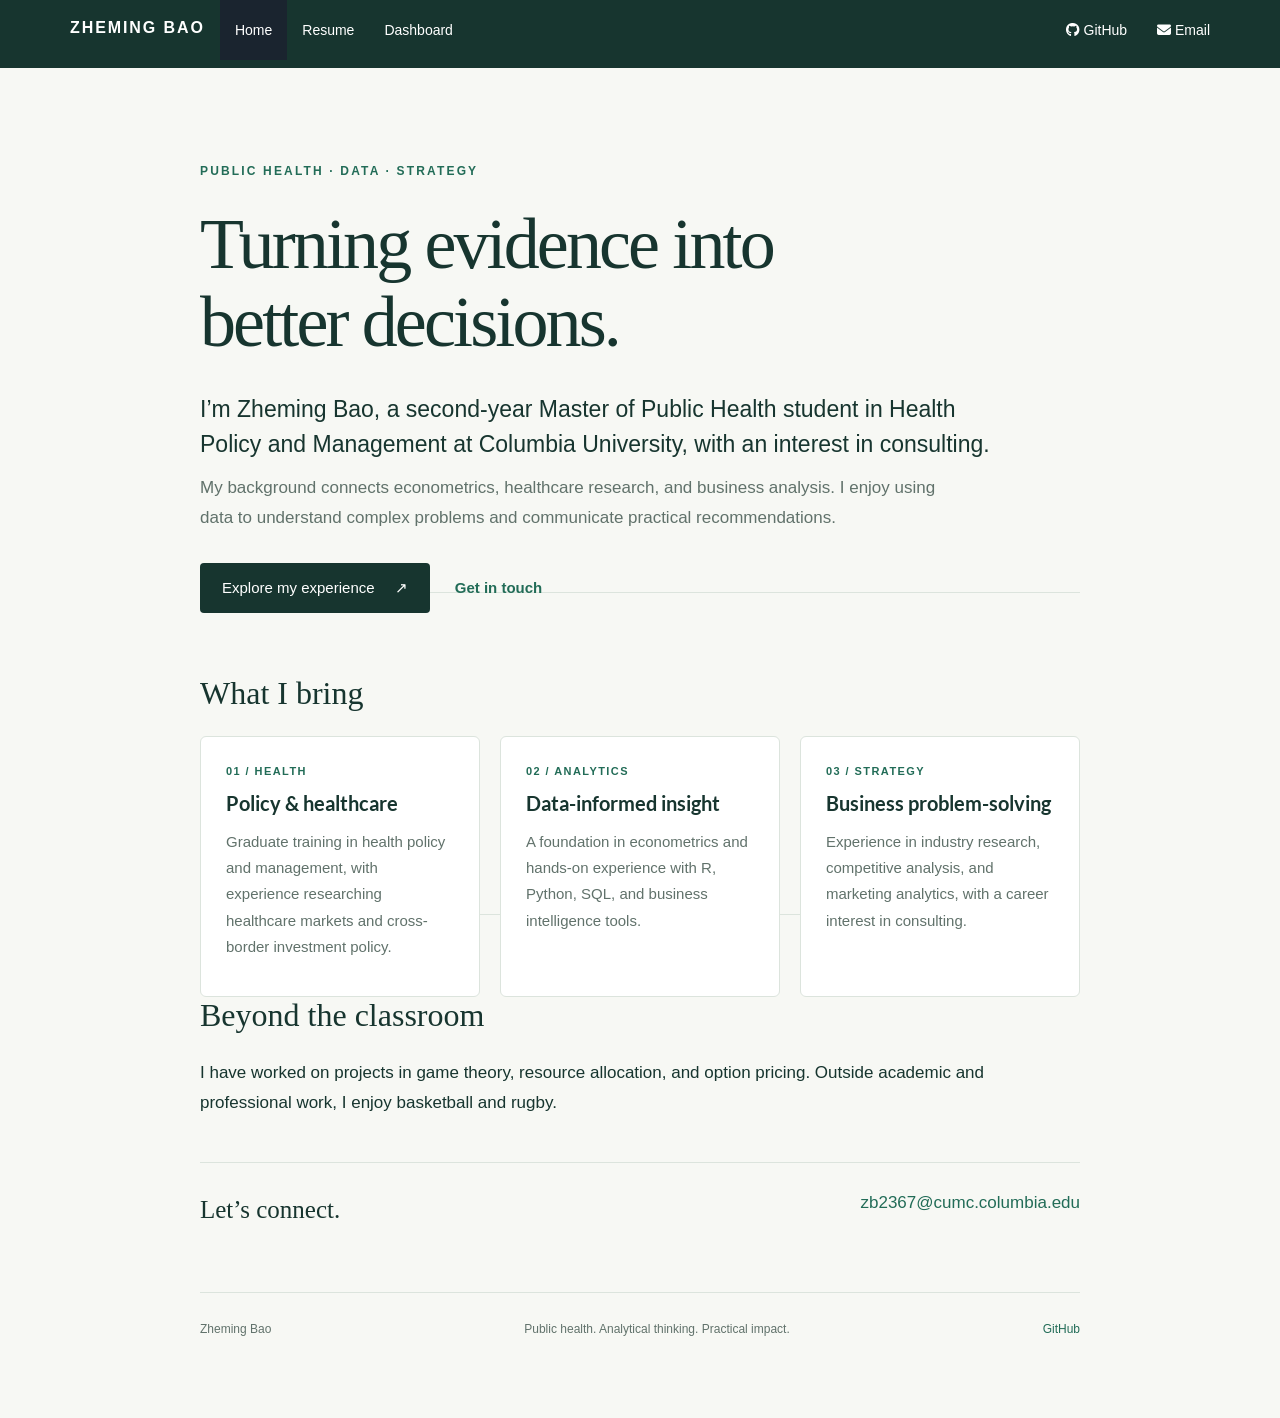
==== commit fe5d65b6: "Add reproducible NOAA flexdashboard with three interactive plot types" ====
--- a/index.html
+++ b/index.html
@@ -251,6 +251,9 @@
 <li>
   <a href="resume.html">Resume</a>
 </li>
+<li>
+  <a href="dashboard.html">Dashboard</a>
+</li>
       </ul>
       <ul class="nav navbar-nav navbar-right">
         <li>
